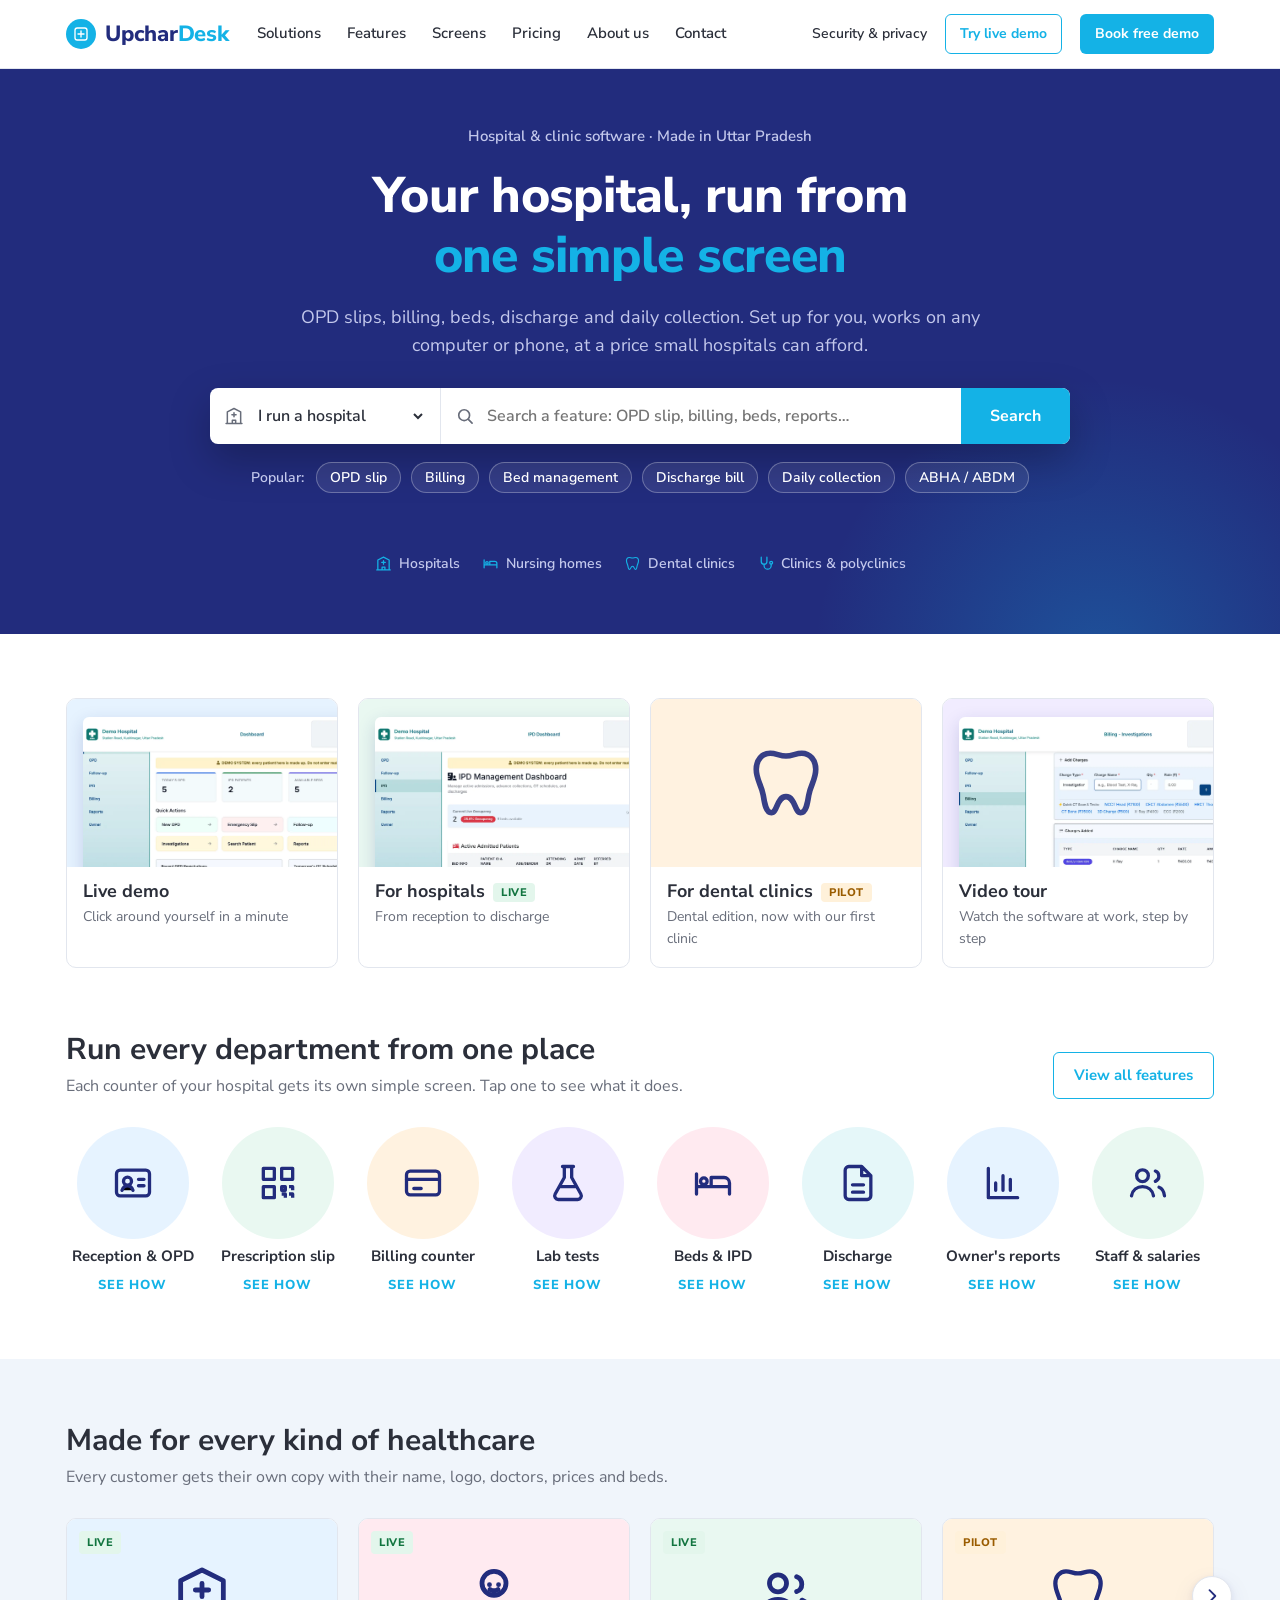
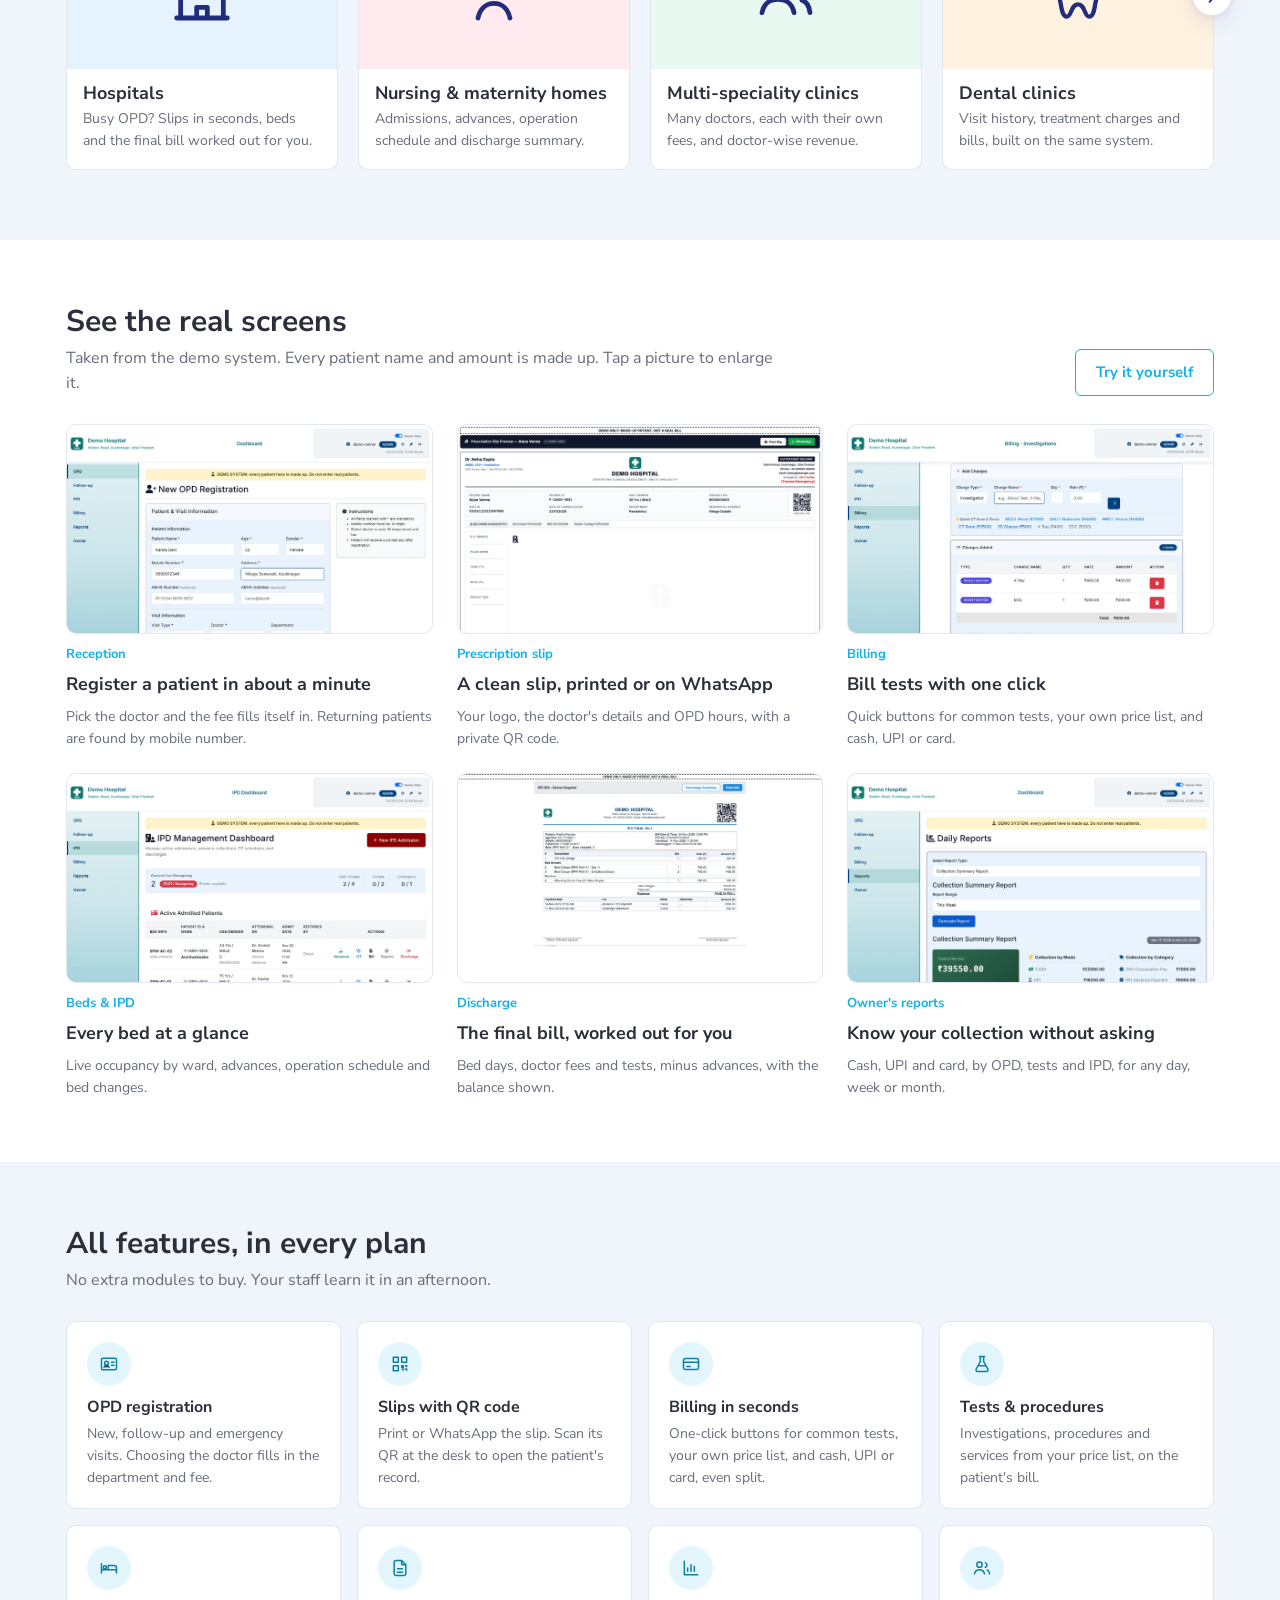
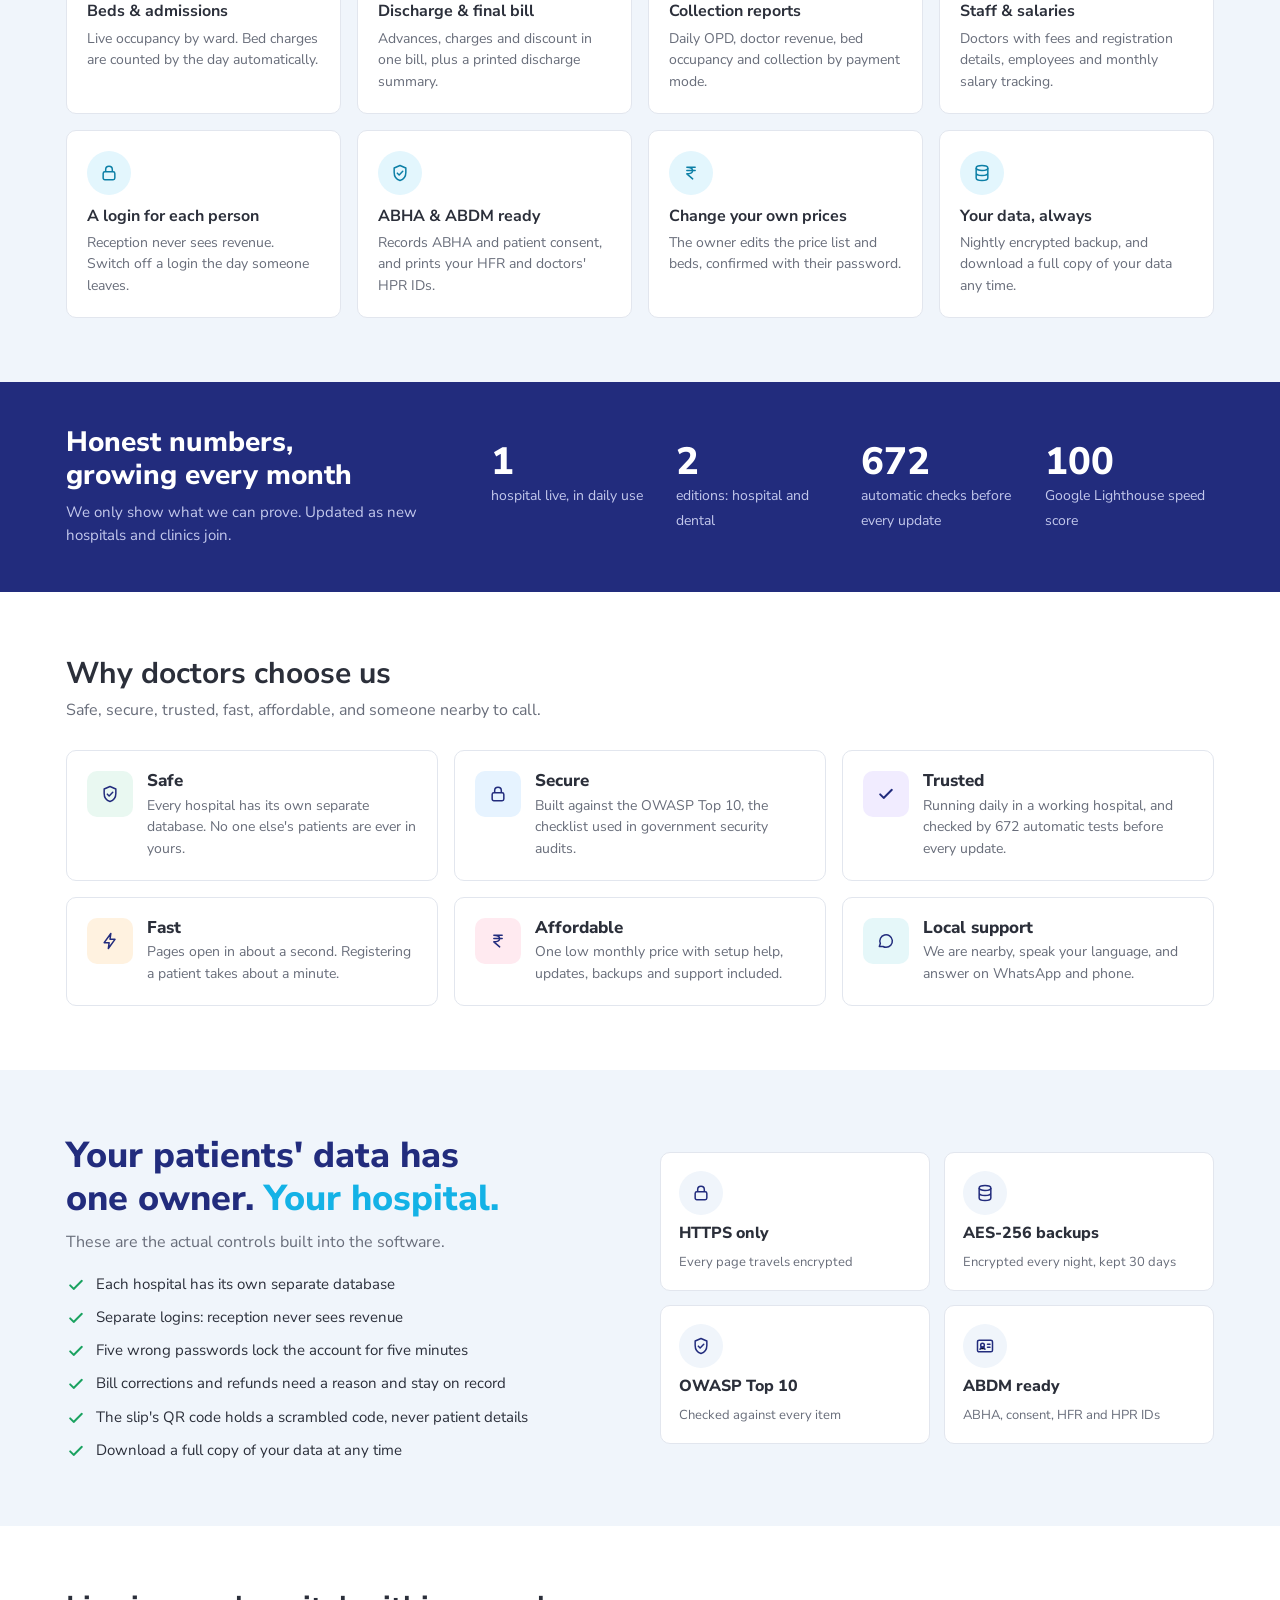
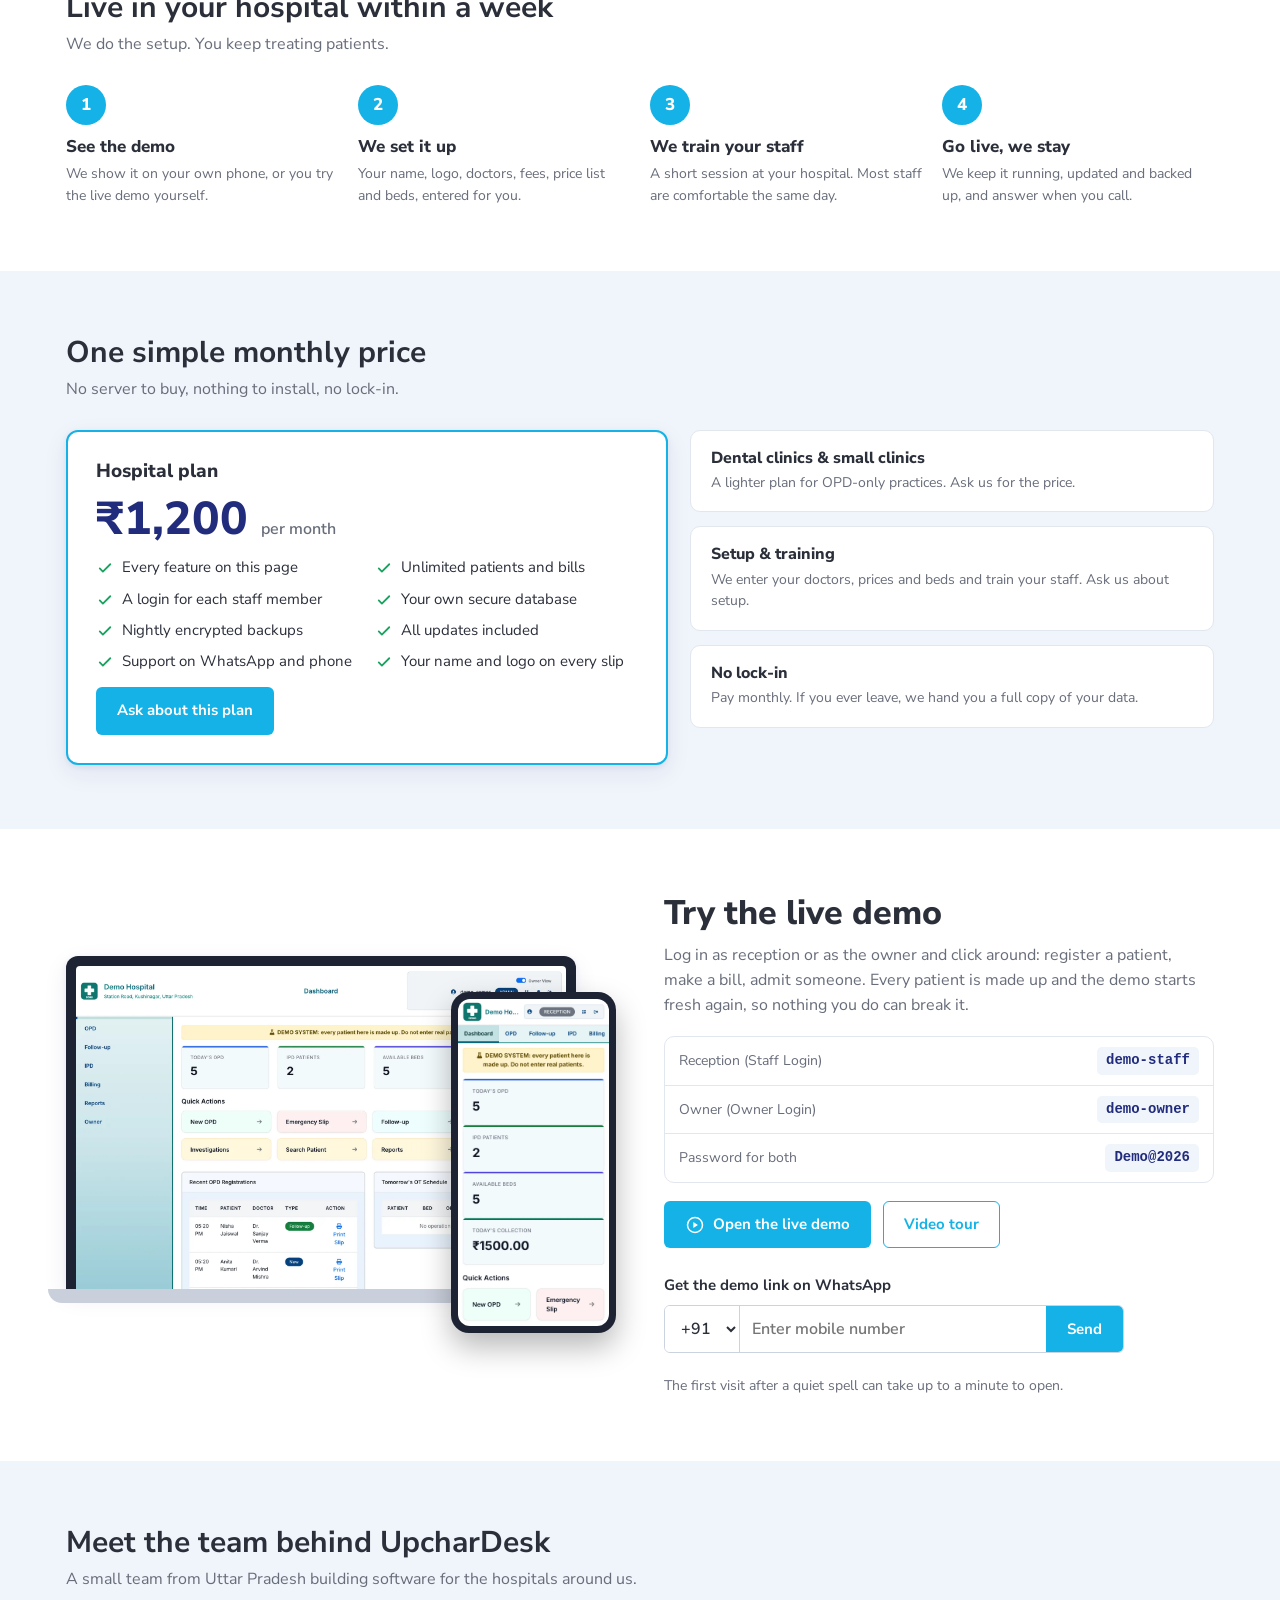
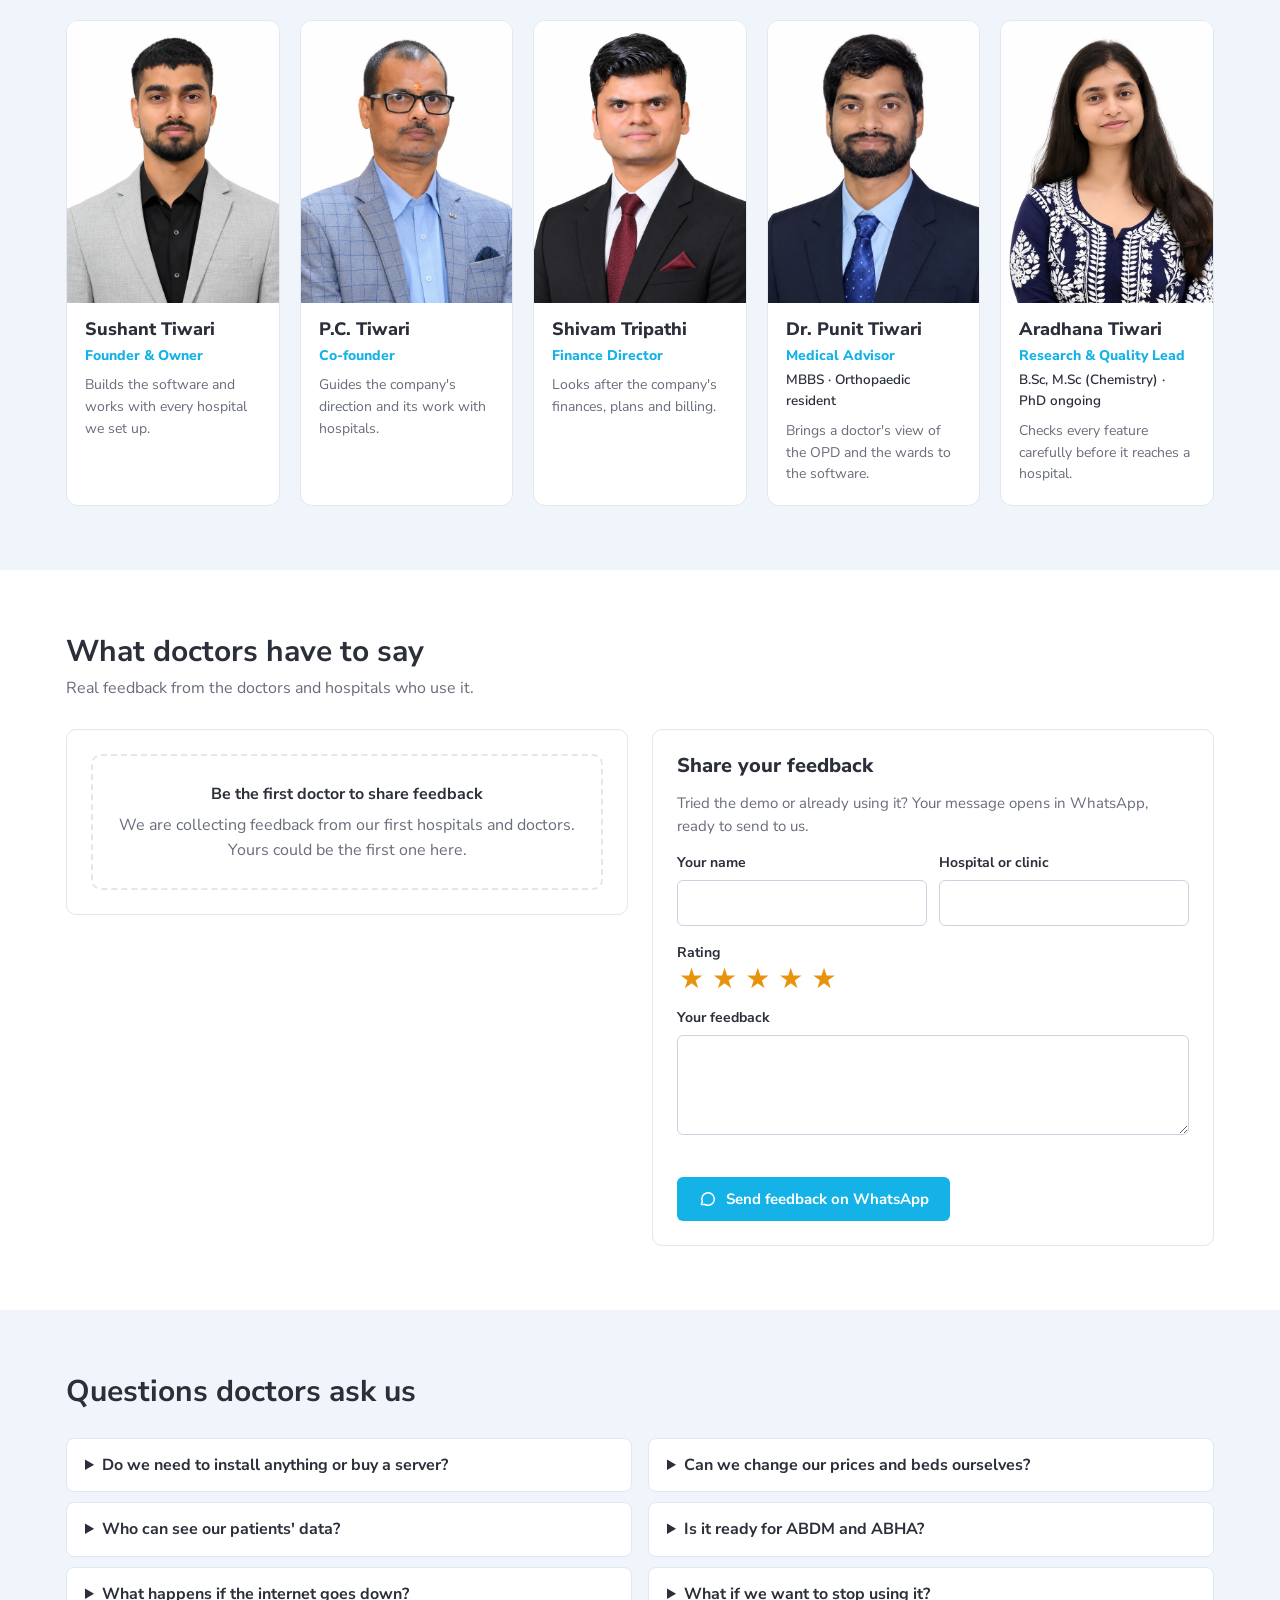
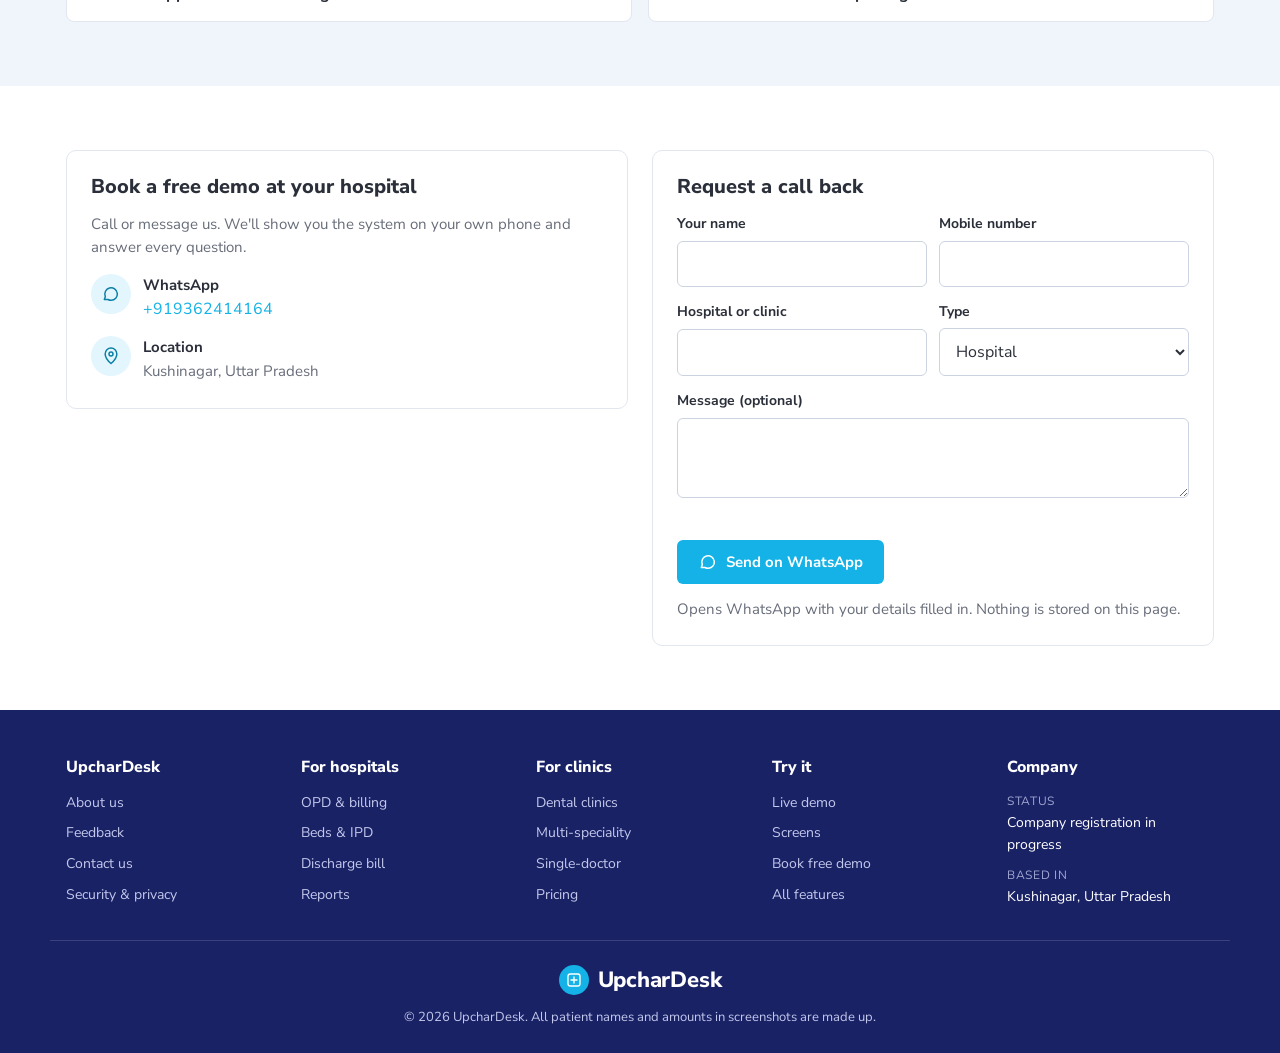
==== index.html @ a1f477ef "Team: add P.C. Tiwari (Co-founder); five cards in one row Co-Authored-By: Claude Opus 5.5 <noreply@a" ====
<!doctype html>
<html lang="en">
<head>
<meta charset="utf-8">
<meta name="viewport" content="width=device-width,initial-scale=1,viewport-fit=cover">
<title>UpcharDesk</title>
<meta name="description" content="Hospital and clinic management software for OPD, IPD, billing and reports. Built and supported in Uttar Pradesh.">
<link rel="preconnect" href="https://fonts.googleapis.com">
<link rel="preconnect" href="https://fonts.gstatic.com" crossorigin>
<link rel="stylesheet" href="https://fonts.googleapis.com/css2?family=Nunito+Sans:opsz,wght@6..12,400;6..12,600;6..12,700;6..12,800&display=swap">
<meta property="og:title" content="UpcharDesk">
<meta property="og:description" content="Hospital and clinic software for OPD, billing, beds, discharge and reports. Made in Uttar Pradesh. Watch the video tour and try the live demo.">
<meta property="og:type" content="website">
<meta name="theme-color" content="#222c7d">
<meta property="og:url" content="https://upchardesk.onrender.com/">
<meta property="og:image" content="https://upchardesk.onrender.com/img/share-card.png">
<meta property="og:image:width" content="1200">
<meta property="og:image:height" content="630">
<meta name="twitter:card" content="summary_large_image">
<link rel="canonical" href="https://upchardesk.onrender.com/">
<style>html,body{margin:0}</style>
</head>
<body>
<style>
  /* Layout: a healthcare marketplace-style home page. White header, navy search hero with popular chips,
     image tiles, round department icons, a sliding carousel, screen cards, navy numbers band,
     "get the link" block and a navy footer with link columns. Light by design, like a clinic. */
  :root {
    --bg: #ffffff;
    --tint: #f0f5fb;            /* section ground */
    --ink: #2b2f3a;
    --muted: #686d7a;
    --line: #e2e6ee;
    --navy: #222c7d;            /* hero, bands, footer */
    --navy-2: #1a2266;
    --sky: #14b2e6;             /* action colour */
    --sky-ink: #ffffff;
    --sky-soft: #e3f6fd;
    --on-navy: #ffffff;
    --on-navy-muted: #c3c8ec;
    --green: #1aa260;
    --amber: #e8930c;
    --amber-soft: #fff1da;
    --t1: #e6f3ff; --t2: #e9f8f1; --t3: #fff2e0; --t4: #f1ecff; --t5: #ffeaf0; --t6: #e5f7f9;
    --shadow: 0 2px 6px rgba(34, 44, 125, .08), 0 8px 24px rgba(34, 44, 125, .08);
    --font: "Nunito Sans", "Segoe UI", system-ui, -apple-system, sans-serif;
    color-scheme: light;
  }
  * { box-sizing: border-box; }
  [hidden] { display: none !important; }
  html { scroll-behavior: smooth; }
  @media (prefers-reduced-motion: reduce) { html { scroll-behavior: auto; } * { transition: none !important; } }
  body { background: var(--bg); color: var(--ink); font-family: var(--font); font-size: 16px; line-height: 1.55; }
  h1, h2, h3, h4 { margin: 0; line-height: 1.2; text-wrap: balance; }
  p { margin: 0; }
  a { color: var(--sky); text-decoration: none; }
  img { max-width: 100%; height: auto; display: block; }
  button { font-family: var(--font); }
  :focus-visible { outline: 3px solid var(--amber); outline-offset: 2px; border-radius: 4px; }
  .wrap { max-width: 1180px; margin: 0 auto; padding-left: max(16px, env(safe-area-inset-left, 0px)); padding-right: max(16px, env(safe-area-inset-right, 0px)); }
  section { scroll-margin-top: 76px; }
  .section { padding-block: 64px; }
  .tinted { background: var(--tint); }
  .head { display: flex; justify-content: space-between; align-items: flex-end; gap: 16px 32px; flex-wrap: wrap; margin-bottom: 28px; }
  .head > div { max-width: 720px; display: grid; gap: 6px; min-width: 0; }
  .head h2 { font-size: clamp(24px, 3vw, 30px); font-weight: 700; color: var(--ink); }
  .head p { color: var(--muted); font-size: 16px; }
  .btn { display: inline-flex; align-items: center; justify-content: center; gap: 8px; border-radius: 6px; padding: 11px 20px; font-weight: 700; font-size: 15px; border: 1px solid transparent; cursor: pointer; white-space: nowrap; }
  .btn-sky { background: var(--sky); color: var(--sky-ink); }
  .btn-sky:hover { background: #0ea2d3; }
  .btn-line { background: var(--bg); color: var(--sky); border-color: var(--sky); }
  .btn-line:hover { background: var(--sky-soft); }
  .btn-white { background: var(--on-navy); color: var(--navy); }
  .link-caps { font-size: 13px; font-weight: 800; letter-spacing: .06em; text-transform: uppercase; color: var(--sky); }
  .icon { width: 20px; height: 20px; flex: none; }
  .badge { display: inline-block; font-size: 11px; font-weight: 800; letter-spacing: .05em; text-transform: uppercase; padding: 3px 8px; border-radius: 4px; background: var(--sky-soft); color: #0c7fa6; }
  .badge.pilot { background: var(--amber-soft); color: #9a5c00; }
  .badge.live { background: #e3f6ec; color: #11743f; }

  /* Header */
  body::before { content: ""; position: fixed; inset: 0 0 auto; height: env(safe-area-inset-top, 0px); z-index: 10; background: var(--bg); }
  .top { position: sticky; top: env(safe-area-inset-top, 0px); z-index: 9; background: var(--bg); border-bottom: 1px solid var(--line); }
  .top .wrap { display: flex; align-items: center; gap: 28px; height: 68px; }
  .logo { display: flex; align-items: center; gap: 9px; color: var(--navy); font-weight: 800; font-size: 22px; letter-spacing: -.01em; }
  .logo-mark { width: 30px; height: 30px; border-radius: 50%; background: var(--sky); display: grid; place-items: center; color: #fff; }
  .logo-mark .icon { width: 18px; height: 18px; }
  .logo b { color: var(--sky); font-weight: 800; }
  .menu { display: flex; gap: 26px; height: 100%; }
  .menu a { color: var(--ink); font-weight: 600; font-size: 15px; display: flex; align-items: center; border-bottom: 3px solid transparent; padding-top: 3px; }
  .menu a:hover { border-bottom-color: var(--sky); color: var(--navy); }
  .top-right { margin-left: auto; display: flex; align-items: center; gap: 18px; }
  .top-right .plain { color: var(--ink); font-size: 14px; font-weight: 600; }
  .top-right .plain:hover { color: var(--sky); }
  .top .btn { padding: 8px 14px; font-size: 14px; }
  .menu-btn { display: none; margin-left: auto; background: none; border: 1px solid var(--line); border-radius: 6px; padding: 7px 9px; color: var(--ink); cursor: pointer; }
  @media (max-width: 1060px) { .top-right .plain { display: none; } }
  @media (max-width: 880px) {
    .menu { display: none; position: absolute; top: 68px; left: 0; right: 0; height: auto; flex-direction: column; gap: 0; background: var(--bg); border-bottom: 1px solid var(--line); box-shadow: var(--shadow); padding: 6px max(16px, env(safe-area-inset-right, 0px)) 12px max(16px, env(safe-area-inset-left, 0px)); }
    .menu.open { display: flex; }
    .menu a { padding: 12px 0; border-bottom: 1px solid var(--line); }
    .menu-btn { display: block; }
    .top-right { display: none; }
  }

  /* Hero */
  .hero { background: var(--navy); color: var(--on-navy); position: relative; overflow: hidden; }
  .hero::after { content: ""; position: absolute; inset: auto -10% -60% auto; width: 620px; height: 620px; border-radius: 50%; background: radial-gradient(circle, rgba(20,178,230,.28), rgba(20,178,230,0) 65%); pointer-events: none; }
  .hero .wrap { position: relative; z-index: 1; padding-block: 56px 60px; display: grid; justify-items: center; text-align: center; gap: 18px; }
  .hero .kicker { color: var(--on-navy-muted); font-size: 15px; font-weight: 600; }
  .hero h1 { font-size: clamp(32px, 5vw, 50px); font-weight: 800; letter-spacing: -.015em; max-width: 16em; }
  .hero h1 span { color: var(--sky); }
  .hero .lead { color: var(--on-navy-muted); font-size: 18px; max-width: 40em; }
  .search { margin-top: 10px; width: 100%; max-width: 860px; display: grid; grid-template-columns: 230px 1fr auto; background: var(--bg); border-radius: 8px; box-shadow: 0 16px 40px rgba(0,0,0,.25); overflow: hidden; text-align: left; }
  .search label { display: flex; align-items: center; gap: 10px; padding: 0 14px; color: var(--muted); min-width: 0; }
  .search label + label { border-left: 1px solid var(--line); }
  .search select, .search input { border: none; outline: none; background: transparent; font: 600 16px var(--font); color: var(--ink); width: 100%; height: 56px; min-width: 0; }
  .search select { cursor: pointer; }
  .search .btn { border-radius: 0; height: 100%; padding-inline: 28px; font-size: 16px; }
  .search .icon { color: var(--muted); }
  .chips { display: flex; flex-wrap: wrap; justify-content: center; gap: 8px 10px; align-items: center; max-width: 860px; }
  .chips > span { color: var(--on-navy-muted); font-size: 14px; font-weight: 600; margin-right: 2px; }
  .chip { background: rgba(255,255,255,.08); border: 1px solid rgba(255,255,255,.28); color: var(--on-navy); padding: 5px 13px; border-radius: 999px; font: 600 14px var(--font); cursor: pointer; }
  .chip:hover { background: rgba(255,255,255,.18); }
  .search-msg { color: var(--on-navy); font-size: 14px; min-height: 1.4em; }
  .made-for { display: flex; flex-wrap: wrap; justify-content: center; gap: 6px 22px; color: var(--on-navy-muted); font-size: 14px; font-weight: 600; margin-top: 4px; }
  .made-for span { display: inline-flex; align-items: center; gap: 7px; }
  .made-for .icon { width: 17px; height: 17px; color: var(--sky); }
  @media (max-width: 720px) {
    .search { grid-template-columns: 1fr; }
    .search label + label { border-left: none; border-top: 1px solid var(--line); }
    .search .btn { height: 50px; }
  }

  /* Image tiles */
  .tiles { display: grid; grid-template-columns: repeat(4, 1fr); gap: 20px; }
  .tile { display: grid; grid-template-rows: auto 1fr; border-radius: 10px; overflow: hidden; background: var(--bg); border: 1px solid var(--line); color: var(--ink); transition: box-shadow .2s, transform .2s; }
  .tile:hover { box-shadow: var(--shadow); transform: translateY(-2px); }
  .tile-pic { height: 168px; position: relative; overflow: hidden; display: grid; place-items: center; }
  .tile-pic img { position: absolute; left: 16px; top: 18px; width: 125%; max-width: none; border-radius: 6px; box-shadow: 0 6px 18px rgba(34,44,125,.18); }
  .tile-pic .big { width: 84px; height: 84px; color: var(--navy); opacity: .9; }
  .tile-body { padding: 14px 16px 18px; display: grid; gap: 3px; align-content: start; }
  .tile-body h3 { font-size: 18px; font-weight: 700; display: flex; gap: 8px; align-items: center; flex-wrap: wrap; }
  .tile-body p { color: var(--muted); font-size: 14px; }
  @media (max-width: 960px) { .tiles { grid-template-columns: 1fr 1fr; } }
  @media (max-width: 480px) { .tiles { gap: 12px; } .tile-pic { height: 104px; } .tile-pic .big { width: 56px; height: 56px; } .tile-pic img { left: 10px; top: 12px; width: 170%; } .tile-body { padding: 10px 12px 14px; } .tile-body h3 { font-size: 15px; } .tile-body p { font-size: 13px; } }

  /* Round department icons */
  .rounds { display: grid; grid-template-columns: repeat(8, 1fr); gap: 20px 12px; }
  .round { display: grid; justify-items: center; text-align: center; gap: 8px; color: var(--ink); }
  .round .disc { width: 112px; height: 112px; max-width: 100%; aspect-ratio: 1; border-radius: 50%; display: grid; place-items: center; transition: transform .2s; }
  .round:hover .disc { transform: scale(1.05); }
  .round .disc .icon { width: 44px; height: 44px; color: var(--navy); }
  .round b { font-size: 15px; font-weight: 700; line-height: 1.3; }
  @media (max-width: 1000px) { .rounds { grid-template-columns: repeat(4, 1fr); } }
  @media (max-width: 460px) { .rounds { grid-template-columns: repeat(2, 1fr); } .round .disc { width: 96px; height: 96px; } }

  /* Carousel */
  .carousel { position: relative; }
  .track { display: grid; grid-auto-flow: column; grid-auto-columns: calc((100% - 3 * 20px) / 4); gap: 20px; overflow-x: auto; scroll-snap-type: x mandatory; scrollbar-width: none; padding-bottom: 6px; }
  .track::-webkit-scrollbar { display: none; }
  .card { scroll-snap-align: start; background: var(--bg); border-radius: 10px; overflow: hidden; border: 1px solid var(--line); display: grid; grid-template-rows: auto 1fr; }
  .card-pic { height: 150px; display: grid; place-items: center; position: relative; }
  .card-pic .icon { width: 64px; height: 64px; color: var(--navy); }
  .card-pic .badge { position: absolute; top: 12px; left: 12px; }
  .card-body { padding: 14px 16px 18px; display: grid; gap: 4px; align-content: start; }
  .card-body h3 { font-size: 18px; font-weight: 700; }
  .card-body p { color: var(--muted); font-size: 14px; }
  .arrow { position: absolute; top: 58px; width: 40px; height: 40px; border-radius: 50%; border: 1px solid var(--line); background: var(--bg); box-shadow: var(--shadow); display: grid; place-items: center; cursor: pointer; color: var(--navy); z-index: 2; }
  .arrow.prev { left: -18px; } .arrow.next { right: -18px; }
  .arrow:disabled { opacity: 0; pointer-events: none; }
  @media (max-width: 960px) { .track { grid-auto-columns: calc((100% - 20px) / 2.2); } }
  @media (max-width: 520px) { .track { grid-auto-columns: 78%; } .arrow { display: none; } }
  @media (max-width: 1240px) { .arrow.prev { left: 4px; } .arrow.next { right: 4px; } }

  /* Screen cards */
  .screens { display: grid; grid-template-columns: repeat(3, 1fr); gap: 24px; }
  .shot { display: grid; gap: 10px; align-content: start; min-width: 0; }
  .shot button { border: 1px solid var(--line); border-radius: 10px; overflow: hidden; padding: 0; background: var(--tint); cursor: zoom-in; height: 210px; position: relative; }
  .shot button img { width: 100%; height: 100%; object-fit: cover; object-position: top left; transition: transform .3s; }
  .shot button:hover img { transform: scale(1.03); }
  .shot .cat { font-size: 13px; font-weight: 700; color: var(--sky); }
  .shot h3 { font-size: 18px; font-weight: 700; }
  .shot p { color: var(--muted); font-size: 14px; }
  @media (max-width: 900px) { .screens { grid-template-columns: 1fr 1fr; } }
  @media (max-width: 560px) { .screens { grid-template-columns: 1fr; } }
  dialog.viewer { border: none; padding: 0; border-radius: 10px; max-width: min(1100px, 94vw); max-height: 92vh; background: var(--bg); color: var(--ink); }
  dialog.viewer::backdrop { background: rgba(16, 20, 60, .72); }
  .viewer-bar { display: flex; justify-content: space-between; align-items: center; gap: 12px; padding: 10px 14px; border-bottom: 1px solid var(--line); font-weight: 700; position: sticky; top: 0; background: var(--bg); }
  .viewer-bar button { border: 1px solid var(--line); background: var(--bg); border-radius: 6px; padding: 5px 12px; cursor: pointer; font-weight: 700; color: var(--ink); }

  /* Features */
  .features { display: grid; grid-template-columns: repeat(4, 1fr); gap: 16px; }
  .feature { background: var(--bg); border: 1px solid var(--line); border-radius: 10px; padding: 20px; display: grid; gap: 6px; align-content: start; transition: box-shadow .25s, border-color .25s; }
  .feature .ficon { width: 44px; height: 44px; border-radius: 50%; background: var(--sky-soft); color: #0c7fa6; display: grid; place-items: center; margin-bottom: 6px; }
  .feature h3 { font-size: 16px; font-weight: 700; }
  .feature p { color: var(--muted); font-size: 14px; }
  .feature.hit { border-color: var(--sky); box-shadow: 0 0 0 3px var(--sky-soft), var(--shadow); }
  @media (max-width: 1000px) { .features { grid-template-columns: repeat(2, 1fr); } }
  @media (max-width: 500px) { .features { grid-template-columns: 1fr; } }

  /* Numbers band */
  .band { background: var(--navy); color: var(--on-navy); }
  .band .wrap { padding-block: 44px; display: grid; grid-template-columns: 1.1fr 2fr; gap: 28px; align-items: center; }
  .band h2 { font-size: clamp(22px, 2.6vw, 28px); font-weight: 800; }
  .band p { color: var(--on-navy-muted); margin-top: 8px; font-size: 15px; }
  .stats { display: grid; grid-template-columns: repeat(4, 1fr); gap: 16px; }
  .stat b { display: block; font-size: 38px; font-weight: 800; line-height: 1.1; color: var(--on-navy); font-variant-numeric: tabular-nums; }
  .stat span { color: var(--on-navy-muted); font-size: 14px; }
  @media (max-width: 900px) { .band .wrap { grid-template-columns: 1fr; } }
  @media (max-width: 560px) { .stats { grid-template-columns: 1fr 1fr; } }

  /* Why */
  .why { display: grid; grid-template-columns: repeat(3, 1fr); gap: 16px; }
  .why > div { display: flex; gap: 14px; padding: 20px; border-radius: 10px; background: var(--bg); border: 1px solid var(--line); }
  .why .wicon { width: 46px; height: 46px; border-radius: 10px; display: grid; place-items: center; flex: none; color: var(--navy); }
  .why h3 { font-size: 17px; font-weight: 800; }
  .why p { color: var(--muted); font-size: 14px; margin-top: 3px; }
  @media (max-width: 900px) { .why { grid-template-columns: 1fr 1fr; } }
  @media (max-width: 560px) { .why { grid-template-columns: 1fr; } }

  /* Security */
  .secure { display: grid; grid-template-columns: 1fr 1fr; gap: 40px; align-items: center; }
  .secure h2 { font-size: clamp(26px, 3.4vw, 36px); font-weight: 800; color: var(--navy); }
  .secure h2 span { color: var(--sky); }
  .secure > div > p { color: var(--muted); margin-top: 10px; font-size: 16px; }
  .ticks { list-style: none; margin: 18px 0 0; padding: 0; display: grid; gap: 10px; }
  .ticks li { display: flex; gap: 10px; font-size: 15px; }
  .ticks li .icon { color: var(--green); margin-top: 2px; }
  .seals { display: grid; grid-template-columns: 1fr 1fr; gap: 14px; }
  .seal { border: 1px solid var(--line); border-radius: 10px; padding: 18px; display: grid; gap: 6px; justify-items: start; background: var(--bg); }
  .seal .sicon { width: 44px; height: 44px; border-radius: 50%; background: var(--tint); color: var(--navy); display: grid; place-items: center; }
  .seal b { font-size: 16px; font-weight: 800; }
  .seal span { color: var(--muted); font-size: 13px; }
  @media (max-width: 860px) { .secure { grid-template-columns: 1fr; } }

  /* Steps */
  .steps { display: grid; grid-template-columns: repeat(4, 1fr); gap: 20px; counter-reset: s; position: relative; }
  .step { display: grid; gap: 6px; align-content: start; }
  .step::before { counter-increment: s; content: counter(s); width: 40px; height: 40px; border-radius: 50%; background: var(--sky); color: #fff; display: grid; place-items: center; font-weight: 800; font-size: 17px; margin-bottom: 6px; }
  .step h3 { font-size: 17px; font-weight: 800; }
  .step p { color: var(--muted); font-size: 14px; }
  @media (max-width: 860px) { .steps { grid-template-columns: 1fr 1fr; } }
  @media (max-width: 460px) { .steps { grid-template-columns: 1fr; } }

  /* Pricing */
  .pricing { display: grid; grid-template-columns: 1.15fr 1fr; gap: 22px; }
  .plan { border: 2px solid var(--sky); border-radius: 12px; padding: 28px; display: grid; gap: 14px; background: var(--bg); box-shadow: var(--shadow); align-content: start; }
  .plan .price { font-size: 46px; font-weight: 800; color: var(--navy); line-height: 1; font-variant-numeric: tabular-nums; }
  .plan .price small { font-size: 16px; font-weight: 600; color: var(--muted); }
  .plan ul { list-style: none; margin: 0; padding: 0; display: grid; grid-template-columns: 1fr 1fr; gap: 8px 16px; }
  .plan li { display: flex; gap: 8px; font-size: 15px; }
  .plan li .icon { color: var(--green); width: 18px; height: 18px; margin-top: 3px; }
  .side { display: grid; gap: 14px; align-content: start; }
  .side > div { border: 1px solid var(--line); border-radius: 10px; padding: 18px 20px; background: var(--bg); }
  .side h3 { font-size: 16px; font-weight: 800; }
  .side p { color: var(--muted); font-size: 14px; margin-top: 4px; }
  @media (max-width: 860px) { .pricing { grid-template-columns: 1fr; } }
  @media (max-width: 460px) { .plan ul { grid-template-columns: 1fr; } }

  /* Team */
  .team { display: flex; flex-wrap: wrap; justify-content: center; gap: 20px; }
  .member { flex: 0 1 calc((100% - 80px) / 5); min-width: 0; display: grid; grid-template-rows: auto 1fr; border: 1px solid var(--line); border-radius: 12px; background: var(--bg); overflow: hidden; transition: box-shadow .2s, transform .2s; }
  .member:hover { box-shadow: var(--shadow); transform: translateY(-2px); }
  .photo { aspect-ratio: 3 / 4; max-width: 100%; background: linear-gradient(180deg, #f4f7fc, #e8eef8); display: grid; place-items: center; color: #8b93a7; overflow: hidden; }
  .photo img { width: 100%; height: 100%; object-fit: cover; object-position: center top; }
  .photo .icon { width: 64px; height: 64px; }
  .member-body { padding: 16px 18px 20px; display: grid; gap: 4px; align-content: start; }
  .member h3 { font-size: 18px; font-weight: 800; }
  .member .role { color: var(--sky); font-weight: 800; font-size: 14px; }
  .member .qual { color: var(--ink); font-size: 13.5px; font-weight: 600; }
  .member p { color: var(--muted); font-size: 14px; margin-top: 4px; }
  @media (max-width: 1000px) { .member { flex-basis: calc((100% - 40px) / 3); } }
  @media (max-width: 700px) { .member { flex-basis: calc((100% - 20px) / 2); } }
  @media (max-width: 420px) { .member { flex-basis: 100%; } }

  /* Testimonials + forms */
  .two { display: grid; grid-template-columns: 1fr 1fr; gap: 24px; align-items: start; }
  .panel { background: var(--bg); border: 1px solid var(--line); border-radius: 10px; padding: 24px; display: grid; gap: 14px; min-width: 0; }
  .panel h3 { font-size: 20px; font-weight: 800; }
  .panel > p { color: var(--muted); font-size: 15px; }
  .quote { display: grid; gap: 10px; }
  .quote .qmark { font-size: 54px; line-height: .6; color: var(--sky); font-weight: 800; height: 26px; }
  .quote p { font-size: 17px; }
  .quote footer { color: var(--muted); font-size: 14px; }
  .empty { border: 2px dashed var(--line); border-radius: 10px; padding: 26px; text-align: center; color: var(--muted); display: grid; gap: 6px; }
  .empty b { color: var(--ink); font-size: 16px; }
  label { font-weight: 700; font-size: 14px; display: grid; gap: 6px; }
  .field { font: 400 16px var(--font); padding: 11px 12px; border: 1px solid #ccd3e0; border-radius: 6px; background: var(--bg); color: var(--ink); width: 100%; }
  .field:focus { border-color: var(--sky); outline: 2px solid var(--sky-soft); }
  textarea.field { min-height: 100px; resize: vertical; }
  .row2 { display: grid; grid-template-columns: 1fr 1fr; gap: 12px; }
  .stars { display: flex; gap: 4px; }
  .stars button { font-size: 28px; line-height: 1; background: none; border: none; cursor: pointer; color: #d5dae4; padding: 0 2px; }
  .stars button.on { color: var(--amber); }
  .note { font-size: 13px; color: var(--muted); }
  .err { color: #c0392b; font-size: 14px; min-height: 1em; }
  .err.ok { color: var(--ink); display: flex; flex-wrap: wrap; align-items: center; gap: 8px; }
  @media (max-width: 860px) { .two, .row2 { grid-template-columns: 1fr; } }

  /* Get the demo */
  .getapp { display: grid; grid-template-columns: 1fr 1fr; gap: 48px; align-items: center; }
  .mock { position: relative; padding: 0 40px 30px 0; min-width: 0; }
  .laptop { background: #1d2333; border-radius: 12px 12px 0 0; padding: 10px 10px 0; box-shadow: var(--shadow); }
  .laptop img { border-radius: 4px 4px 0 0; }
  .laptop-base { height: 14px; background: #c9cfdb; border-radius: 0 0 14px 14px; margin: 0 -18px; }
  .phone { position: absolute; right: 0; bottom: 0; width: 30%; background: #1d2333; border-radius: 18px; padding: 7px; box-shadow: 0 14px 30px rgba(0,0,0,.28); }
  .phone img { border-radius: 12px; }
  .getapp h2 { font-size: clamp(26px, 3.4vw, 34px); font-weight: 800; color: var(--ink); }
  .getapp .sub { color: var(--muted); margin-top: 10px; font-size: 16px; }
  .logins { margin-top: 18px; border: 1px solid var(--line); border-radius: 10px; overflow: hidden; }
  .logins div { display: flex; justify-content: space-between; align-items: center; gap: 12px; padding: 10px 14px; flex-wrap: wrap; }
  .logins div + div { border-top: 1px solid var(--line); }
  .logins span { color: var(--muted); font-size: 14px; }
  code { font-family: ui-monospace, "SF Mono", Menlo, Consolas, monospace; font-size: 14px; background: var(--tint); color: var(--navy); padding: 3px 9px; border-radius: 5px; font-weight: 600; }
  .demo-actions { display: flex; flex-wrap: wrap; gap: 12px; margin-top: 18px; }
  .sendlink { margin-top: 26px; display: grid; gap: 8px; }
  .sendlink b { font-size: 15px; }
  .phone-row { display: flex; max-width: 460px; border: 1px solid #ccd3e0; border-radius: 6px; overflow: hidden; }
  .phone-row select, .phone-row input { border: none; font: 600 16px var(--font); padding: 0 12px; height: 46px; background: var(--bg); color: var(--ink); min-width: 0; }
  .phone-row select { border-right: 1px solid #ccd3e0; flex: none; }
  .phone-row input { flex: 1; outline: none; }
  .phone-row .btn { border-radius: 0; height: 46px; }
  .pending { color: var(--muted); font-size: 14px; }
  @media (max-width: 900px) { .getapp { grid-template-columns: 1fr; } .mock { order: 2; } }
  @media (max-width: 420px) { .phone-row .btn { padding-inline: 12px; } }

  /* FAQ */
  .faq { display: grid; gap: 10px; }
  details { border: 1px solid var(--line); border-radius: 8px; padding: 14px 18px; background: var(--bg); }
  summary { font-weight: 700; cursor: pointer; font-size: 16px; }
  details p { color: var(--muted); margin-top: 8px; font-size: 15px; }
  .faq-grid { display: grid; grid-template-columns: 1fr 1fr; gap: 10px 16px; align-items: start; }
  @media (max-width: 800px) { .faq-grid { grid-template-columns: 1fr; } }

  /* Contact */
  .contact-list { display: grid; gap: 14px; }
  .citem { display: flex; gap: 12px; align-items: flex-start; }
  .citem .cicon { width: 40px; height: 40px; border-radius: 50%; background: var(--sky-soft); color: #0c7fa6; display: grid; place-items: center; flex: none; }
  .citem b { display: block; font-size: 15px; }
  .citem span { color: var(--muted); overflow-wrap: anywhere; font-size: 15px; }
  .copy { margin-left: 6px; font: 700 12px var(--font); color: var(--sky); background: none; border: 1px solid var(--line); border-radius: 5px; padding: 2px 8px; cursor: pointer; }

  /* Footer */
  footer.site { background: var(--navy-2); color: var(--on-navy); }
  footer.site .cols { display: grid; grid-template-columns: repeat(5, 1fr); gap: 28px; padding-block: 48px 32px; }
  footer.site h4 { font-size: 16px; font-weight: 800; margin-bottom: 14px; }
  footer.site ul { list-style: none; padding: 0; margin: 0; display: grid; gap: 9px; }
  footer.site li, footer.site a, footer.site dd, footer.site dt { color: var(--on-navy-muted); font-size: 14px; }
  footer.site a:hover { color: var(--on-navy); }
  footer.site dl { margin: 0; display: grid; gap: 2px; }
  footer.site dt { font-size: 12px; text-transform: uppercase; letter-spacing: .06em; opacity: .8; margin-top: 8px; }
  footer.site dt:first-child { margin-top: 0; }
  footer.site dd { margin: 0; color: var(--on-navy); }
  .foot-base { border-top: 1px solid rgba(255,255,255,.14); padding-block: 22px 26px; display: grid; justify-items: center; gap: 10px; text-align: center; }
  .foot-base .logo { color: var(--on-navy); }
  .foot-base p { color: var(--on-navy-muted); font-size: 13px; }
  @media (max-width: 960px) { footer.site .cols { grid-template-columns: repeat(3, 1fr); } }
  @media (max-width: 600px) { footer.site .cols { grid-template-columns: 1fr 1fr; } }
</style>

<svg width="0" height="0" style="position:absolute" aria-hidden="true">
  <symbol id="i-check" viewBox="0 0 24 24"><path d="M5 12.5l4.2 4.2L19 7" fill="none" stroke="currentColor" stroke-width="2.4" stroke-linecap="round" stroke-linejoin="round"/></symbol>
  <symbol id="i-search" viewBox="0 0 24 24"><circle cx="11" cy="11" r="6.5" fill="none" stroke="currentColor" stroke-width="2"/><path d="M16 16l4.5 4.5" stroke="currentColor" stroke-width="2" stroke-linecap="round"/></symbol>
  <symbol id="i-shield" viewBox="0 0 24 24"><path d="M12 3l7 3v5.5c0 4.6-3 8.3-7 9.5-4-1.2-7-4.9-7-9.5V6l7-3z" fill="none" stroke="currentColor" stroke-width="1.8" stroke-linejoin="round"/><path d="M8.8 12.2l2.2 2.2 4.3-4.4" fill="none" stroke="currentColor" stroke-width="1.8" stroke-linecap="round" stroke-linejoin="round"/></symbol>
  <symbol id="i-bolt" viewBox="0 0 24 24"><path d="M13 3L5 14h6l-1 7 8-11h-6l1-7z" fill="none" stroke="currentColor" stroke-width="1.8" stroke-linejoin="round"/></symbol>
  <symbol id="i-rupee" viewBox="0 0 24 24"><path d="M7 5h10M7 9h10M7 5c5 0 7 1.5 7 4s-3 4-7 4l7 6" fill="none" stroke="currentColor" stroke-width="1.8" stroke-linecap="round" stroke-linejoin="round"/></symbol>
  <symbol id="i-cloud" viewBox="0 0 24 24"><path d="M7 18h10a4 4 0 000-8 6 6 0 00-11.6 1.5A3.3 3.3 0 007 18z" fill="none" stroke="currentColor" stroke-width="1.8" stroke-linejoin="round"/></symbol>
  <symbol id="i-lock" viewBox="0 0 24 24"><rect x="5" y="10.5" width="14" height="9.5" rx="2" fill="none" stroke="currentColor" stroke-width="1.8"/><path d="M8 10.5V8a4 4 0 018 0v2.5" fill="none" stroke="currentColor" stroke-width="1.8"/></symbol>
  <symbol id="i-db" viewBox="0 0 24 24"><ellipse cx="12" cy="6" rx="7" ry="3" fill="none" stroke="currentColor" stroke-width="1.8"/><path d="M5 6v12c0 1.7 3.1 3 7 3s7-1.3 7-3V6M5 12c0 1.7 3.1 3 7 3s7-1.3 7-3" fill="none" stroke="currentColor" stroke-width="1.8"/></symbol>
  <symbol id="i-users" viewBox="0 0 24 24"><circle cx="9" cy="8" r="3.2" fill="none" stroke="currentColor" stroke-width="1.8"/><path d="M3 19c.6-3.3 3-5 6-5s5.4 1.7 6 5M16 5.5a3 3 0 010 5.6M18 14.3c1.7.6 2.7 2.2 3 4.7" fill="none" stroke="currentColor" stroke-width="1.8" stroke-linecap="round"/></symbol>
  <symbol id="i-phone" viewBox="0 0 24 24"><rect x="7" y="2.5" width="10" height="19" rx="2.2" fill="none" stroke="currentColor" stroke-width="1.8"/><path d="M11 18.2h2" stroke="currentColor" stroke-width="1.8" stroke-linecap="round"/></symbol>
  <symbol id="i-bed" viewBox="0 0 24 24"><path d="M3 18V7M3 14h18v4M21 14v-2a3 3 0 00-3-3h-7v5" fill="none" stroke="currentColor" stroke-width="1.8" stroke-linecap="round" stroke-linejoin="round"/><circle cx="7" cy="11" r="1.8" fill="none" stroke="currentColor" stroke-width="1.8"/></symbol>
  <symbol id="i-file" viewBox="0 0 24 24"><path d="M14 3H7a2 2 0 00-2 2v14a2 2 0 002 2h10a2 2 0 002-2V8l-5-5z M14 3v5h5M9 13h6M9 17h6" fill="none" stroke="currentColor" stroke-width="1.8" stroke-linejoin="round" stroke-linecap="round"/></symbol>
  <symbol id="i-chart" viewBox="0 0 24 24"><path d="M4 20V4M4 20h16M8 16v-4M12 16V8M16 16v-6" fill="none" stroke="currentColor" stroke-width="1.8" stroke-linecap="round"/></symbol>
  <symbol id="i-qr" viewBox="0 0 24 24"><path d="M4 4h6v6H4zM14 4h6v6h-6zM4 14h6v6H4zM14 14h2v2h-2zM18 14h2v2M14 18h2v2M18 18h2v2" fill="none" stroke="currentColor" stroke-width="1.8" stroke-linejoin="round"/></symbol>
  <symbol id="i-card" viewBox="0 0 24 24"><rect x="3" y="5.5" width="18" height="13" rx="2" fill="none" stroke="currentColor" stroke-width="1.8"/><path d="M3 10h18M7 15h4" stroke="currentColor" stroke-width="1.8" stroke-linecap="round"/></symbol>
  <symbol id="i-id" viewBox="0 0 24 24"><rect x="3" y="5" width="18" height="14" rx="2" fill="none" stroke="currentColor" stroke-width="1.8"/><circle cx="9" cy="11" r="2.2" fill="none" stroke="currentColor" stroke-width="1.8"/><path d="M6 16c.6-1.6 1.7-2.4 3-2.4s2.4.8 3 2.4M15 10h3M15 13.5h3" stroke="currentColor" stroke-width="1.8" stroke-linecap="round"/></symbol>
  <symbol id="i-chat" viewBox="0 0 24 24"><path d="M4 18.5l1.2-3.6A7.5 7.5 0 1112 19.5a7.6 7.6 0 01-3.6-.9L4 18.5z" fill="none" stroke="currentColor" stroke-width="1.8" stroke-linejoin="round"/></symbol>
  <symbol id="i-mail" viewBox="0 0 24 24"><rect x="3" y="5.5" width="18" height="13" rx="2" fill="none" stroke="currentColor" stroke-width="1.8"/><path d="M4 7l8 6 8-6" fill="none" stroke="currentColor" stroke-width="1.8" stroke-linejoin="round"/></symbol>
  <symbol id="i-pin" viewBox="0 0 24 24"><path d="M12 21s7-6 7-11.5A7 7 0 005 9.5C5 15 12 21 12 21z" fill="none" stroke="currentColor" stroke-width="1.8"/><circle cx="12" cy="9.5" r="2.4" fill="none" stroke="currentColor" stroke-width="1.8"/></symbol>
  <symbol id="i-tooth" viewBox="0 0 24 24"><path d="M7.5 3.5c1.7 0 2.7.8 4.5.8s2.8-.8 4.5-.8c2.4 0 4 2 4 4.6 0 3-1.5 4.4-2 7.4-.4 2.6-.8 5-2.3 5-1.8 0-1.5-4.6-4.2-4.6s-2.4 4.6-4.2 4.6c-1.5 0-1.9-2.4-2.3-5-.5-3-2-4.4-2-7.4 0-2.6 1.6-4.6 4-4.6z" fill="none" stroke="currentColor" stroke-width="1.6" stroke-linejoin="round"/></symbol>
  <symbol id="i-hospital" viewBox="0 0 24 24"><path d="M4 21V7l8-4 8 4v14M2.5 21h19M10 21v-4h4v4M12 8v5M9.5 10.5h5" fill="none" stroke="currentColor" stroke-width="1.8" stroke-linecap="round" stroke-linejoin="round"/></symbol>
  <symbol id="i-steth" viewBox="0 0 24 24"><path d="M6 3v6a4 4 0 008 0V3M10 13v2a5 5 0 0010 0v-2" fill="none" stroke="currentColor" stroke-width="1.8" stroke-linecap="round"/><circle cx="20" cy="11" r="2" fill="none" stroke="currentColor" stroke-width="1.8"/></symbol>
  <symbol id="i-flask" viewBox="0 0 24 24"><path d="M9 3h6M10 3v6l-5 9a2 2 0 001.8 3h10.4A2 2 0 0019 18l-5-9V3M7.5 14h9" fill="none" stroke="currentColor" stroke-width="1.8" stroke-linecap="round" stroke-linejoin="round"/></symbol>
  <symbol id="i-baby" viewBox="0 0 24 24"><circle cx="12" cy="8" r="4.5" fill="none" stroke="currentColor" stroke-width="1.8"/><path d="M10.3 8.5h.01M13.7 8.5h.01M10.5 10.3c.9.6 2.1.6 3 0M6 21c.8-3.6 3.2-5.5 6-5.5s5.2 1.9 6 5.5" fill="none" stroke="currentColor" stroke-width="1.8" stroke-linecap="round"/></symbol>
  <symbol id="i-clinic" viewBox="0 0 24 24"><rect x="4" y="4" width="16" height="16" rx="3" fill="none" stroke="currentColor" stroke-width="1.8"/><path d="M12 8v8M8 12h8" stroke="currentColor" stroke-width="1.8" stroke-linecap="round"/></symbol>
  <symbol id="i-person" viewBox="0 0 24 24"><circle cx="12" cy="8.5" r="3.8" fill="none" stroke="currentColor" stroke-width="1.5"/><path d="M4.5 20c1-4 4-6 7.5-6s6.5 2 7.5 6" fill="none" stroke="currentColor" stroke-width="1.5" stroke-linecap="round"/></symbol>
  <symbol id="i-menu" viewBox="0 0 24 24"><path d="M4 7h16M4 12h16M4 17h16" stroke="currentColor" stroke-width="2" stroke-linecap="round"/></symbol>
  <symbol id="i-left" viewBox="0 0 24 24"><path d="M15 5l-7 7 7 7" fill="none" stroke="currentColor" stroke-width="2.2" stroke-linecap="round" stroke-linejoin="round"/></symbol>
  <symbol id="i-right" viewBox="0 0 24 24"><path d="M9 5l7 7-7 7" fill="none" stroke="currentColor" stroke-width="2.2" stroke-linecap="round" stroke-linejoin="round"/></symbol>
  <symbol id="i-play" viewBox="0 0 24 24"><circle cx="12" cy="12" r="9" fill="none" stroke="currentColor" stroke-width="1.8"/><path d="M10 8.5l5.5 3.5-5.5 3.5z" fill="currentColor"/></symbol>
</svg>

<header class="top">
  <div class="wrap">
    <a class="logo" href="#top" aria-label="Home"><span class="logo-mark"><svg class="icon"><use href="#i-clinic"/></svg></span><span data-brand-split>UpcharDesk</span></a>
    <button class="menu-btn" id="menuBtn" aria-expanded="false" aria-controls="menu" aria-label="Menu"><svg class="icon"><use href="#i-menu"/></svg></button>
    <nav class="menu" id="menu" aria-label="Main">
      <a href="#for">Solutions</a>
      <a href="#features">Features</a>
      <a href="#screens">Screens</a>
      <a href="#pricing">Pricing</a>
      <a href="#team">About us</a>
      <a href="#contact">Contact</a>
    </nav>
    <div class="top-right">
      <a class="plain" href="#security">Security &amp; privacy</a>
      <a class="btn btn-line" href="#demo">Try live demo</a>
      <a class="btn btn-sky" href="#contact">Book free demo</a>
    </div>
  </div>
</header>

<main id="top">
  <section class="hero" aria-labelledby="hero-title">
    <div class="wrap">
      <p class="kicker">Hospital &amp; clinic software · Made in Uttar Pradesh</p>
      <h1 id="hero-title">Your hospital, run from <span>one simple screen</span></h1>
      <p class="lead">OPD slips, billing, beds, discharge and daily collection. Set up for you, works on any computer or phone, at a price small hospitals can afford.</p>
      <form class="search" id="searchForm" role="search" aria-label="Find a feature">
        <label for="qType"><svg class="icon"><use href="#i-hospital"/></svg>
          <select id="qType" aria-label="I run a">
            <option value="hospital">I run a hospital</option>
            <option value="nursing">I run a nursing home</option>
            <option value="dental">I run a dental clinic</option>
            <option value="clinic">I run a clinic</option>
          </select>
        </label>
        <label for="q"><svg class="icon"><use href="#i-search"/></svg>
          <input id="q" type="search" placeholder="Search a feature: OPD slip, billing, beds, reports…" autocomplete="off">
        </label>
        <button class="btn btn-sky" type="submit">Search</button>
      </form>
      <div class="chips" aria-label="Popular searches">
        <span>Popular:</span>
        <button class="chip" type="button" data-q="OPD slip">OPD slip</button>
        <button class="chip" type="button" data-q="billing">Billing</button>
        <button class="chip" type="button" data-q="beds">Bed management</button>
        <button class="chip" type="button" data-q="discharge">Discharge bill</button>
        <button class="chip" type="button" data-q="collection">Daily collection</button>
        <button class="chip" type="button" data-q="ABHA">ABHA / ABDM</button>
      </div>
      <p class="search-msg" id="searchMsg" aria-live="polite"></p>
      <div class="made-for" aria-label="Made for">
        <span><svg class="icon"><use href="#i-hospital"/></svg>Hospitals</span>
        <span><svg class="icon"><use href="#i-bed"/></svg>Nursing homes</span>
        <span><svg class="icon"><use href="#i-tooth"/></svg>Dental clinics</span>
        <span><svg class="icon"><use href="#i-steth"/></svg>Clinics &amp; polyclinics</span>
      </div>
    </div>
  </section>

  <section class="section" style="padding-bottom:24px" aria-label="Start here">
    <div class="wrap tiles">
      <a class="tile" href="#demo">
        <div class="tile-pic" style="background:var(--t1)"><img src="img/02-dashboard.webp" alt="" width="1600" height="1054"></div>
        <div class="tile-body"><h3>Live demo</h3><p>Click around yourself in a minute</p></div>
      </a>
      <a class="tile" href="#for">
        <div class="tile-pic" style="background:var(--t2)"><img src="img/08-ipd.webp" alt="" width="1600" height="1054"></div>
        <div class="tile-body"><h3>For hospitals <span class="badge live">Live</span></h3><p>From reception to discharge</p></div>
      </a>
      <a class="tile" href="#for">
        <div class="tile-pic" style="background:var(--t3)"><svg class="big"><use href="#i-tooth"/></svg></div>
        <div class="tile-body"><h3>For dental clinics <span class="badge pilot">Pilot</span></h3><p>Dental edition, now with our first clinic</p></div>
      </a>
      <a class="tile" id="tourTile" href="#screens" target="_blank" rel="noopener">
        <div class="tile-pic" style="background:var(--t4)"><img src="img/06-billing.webp" alt="" width="1600" height="1054"></div>
        <div class="tile-body"><h3>Video tour</h3><p>Watch the software at work, step by step</p></div>
      </a>
    </div>
  </section>

  <section class="section" style="padding-top:40px" aria-labelledby="dept-title">
    <div class="wrap">
      <div class="head">
        <div><h2 id="dept-title">Run every department from one place</h2><p>Each counter of your hospital gets its own simple screen. Tap one to see what it does.</p></div>
        <a class="btn btn-line" href="#features">View all features</a>
      </div>
      <div class="rounds">
        <a class="round" href="#features" data-find="registration"><span class="disc" style="background:var(--t1)"><svg class="icon"><use href="#i-id"/></svg></span><b>Reception &amp; OPD</b><span class="link-caps">See how</span></a>
        <a class="round" href="#features" data-find="slip"><span class="disc" style="background:var(--t2)"><svg class="icon"><use href="#i-qr"/></svg></span><b>Prescription slip</b><span class="link-caps">See how</span></a>
        <a class="round" href="#features" data-find="billing"><span class="disc" style="background:var(--t3)"><svg class="icon"><use href="#i-card"/></svg></span><b>Billing counter</b><span class="link-caps">See how</span></a>
        <a class="round" href="#features" data-find="tests"><span class="disc" style="background:var(--t4)"><svg class="icon"><use href="#i-flask"/></svg></span><b>Lab tests</b><span class="link-caps">See how</span></a>
        <a class="round" href="#features" data-find="beds"><span class="disc" style="background:var(--t5)"><svg class="icon"><use href="#i-bed"/></svg></span><b>Beds &amp; IPD</b><span class="link-caps">See how</span></a>
        <a class="round" href="#features" data-find="discharge"><span class="disc" style="background:var(--t6)"><svg class="icon"><use href="#i-file"/></svg></span><b>Discharge</b><span class="link-caps">See how</span></a>
        <a class="round" href="#features" data-find="reports"><span class="disc" style="background:var(--t1)"><svg class="icon"><use href="#i-chart"/></svg></span><b>Owner's reports</b><span class="link-caps">See how</span></a>
        <a class="round" href="#features" data-find="staff"><span class="disc" style="background:var(--t2)"><svg class="icon"><use href="#i-users"/></svg></span><b>Staff &amp; salaries</b><span class="link-caps">See how</span></a>
      </div>
    </div>
  </section>

  <section class="section tinted" id="for" aria-labelledby="for-title">
    <div class="wrap">
      <div class="head">
        <div><h2 id="for-title">Made for every kind of healthcare</h2><p>Every customer gets their own copy with their name, logo, doctors, prices and beds.</p></div>
      </div>
      <div class="carousel">
        <button class="arrow prev" type="button" id="prevBtn" aria-label="Previous"><svg class="icon"><use href="#i-left"/></svg></button>
        <div class="track" id="track">
          <article class="card"><div class="card-pic" style="background:var(--t1)"><span class="badge live">Live</span><svg class="icon"><use href="#i-hospital"/></svg></div><div class="card-body"><h3>Hospitals</h3><p>Busy OPD? Slips in seconds, beds and the final bill worked out for you.</p></div></article>
          <article class="card"><div class="card-pic" style="background:var(--t5)"><span class="badge live">Live</span><svg class="icon"><use href="#i-baby"/></svg></div><div class="card-body"><h3>Nursing &amp; maternity homes</h3><p>Admissions, advances, operation schedule and discharge summary.</p></div></article>
          <article class="card"><div class="card-pic" style="background:var(--t2)"><span class="badge live">Live</span><svg class="icon"><use href="#i-users"/></svg></div><div class="card-body"><h3>Multi-speciality clinics</h3><p>Many doctors, each with their own fees, and doctor-wise revenue.</p></div></article>
          <article class="card"><div class="card-pic" style="background:var(--t3)"><span class="badge pilot">Pilot</span><svg class="icon"><use href="#i-tooth"/></svg></div><div class="card-body"><h3>Dental clinics</h3><p>Visit history, treatment charges and bills, built on the same system.</p></div></article>
          <article class="card"><div class="card-pic" style="background:var(--t6)"><span class="badge live">Live</span><svg class="icon"><use href="#i-steth"/></svg></div><div class="card-body"><h3>Single-doctor clinics</h3><p>Registration, slip with QR code, tests from your price list.</p></div></article>
          <article class="card"><div class="card-pic" style="background:var(--t4)"><svg class="icon"><use href="#i-chat"/></svg></div><div class="card-body"><h3>Something else?</h3><p>Diagnostic centre or day-care unit? <a href="#contact">Tell us what you need.</a></p></div></article>
        </div>
        <button class="arrow next" type="button" id="nextBtn" aria-label="Next"><svg class="icon"><use href="#i-right"/></svg></button>
      </div>
    </div>
  </section>

  <section class="section" id="screens" aria-labelledby="screens-title">
    <div class="wrap">
      <div class="head">
        <div><h2 id="screens-title">See the real screens</h2><p>Taken from the demo system. Every patient name and amount is made up. Tap a picture to enlarge it.</p></div>
        <a class="btn btn-line" href="#demo">Try it yourself</a>
      </div>
      <div class="screens" id="screenCards"></div>
    </div>
  </section>
  <dialog class="viewer" id="viewer" aria-labelledby="viewerTitle">
    <div class="viewer-bar"><span id="viewerTitle"></span><button type="button" id="viewerClose">Close</button></div>
    <img id="viewerImg" alt="">
  </dialog>

  <section class="section tinted" id="features" aria-labelledby="features-title">
    <div class="wrap">
      <div class="head">
        <div><h2 id="features-title">All features, in every plan</h2><p>No extra modules to buy. Your staff learn it in an afternoon.</p></div>
      </div>
      <div class="features" id="featureGrid"></div>
    </div>
  </section>

  <div class="band" aria-labelledby="numbers-title">
    <div class="wrap">
      <div><h2 id="numbers-title">Honest numbers, growing every month</h2><p>We only show what we can prove. Updated as new hospitals and clinics join.</p></div>
      <div class="stats" id="stats"></div>
    </div>
  </div>

  <section class="section" aria-labelledby="why-title">
    <div class="wrap">
      <div class="head"><div><h2 id="why-title">Why doctors choose us</h2><p>Safe, secure, trusted, fast, affordable, and someone nearby to call.</p></div></div>
      <div class="why">
        <div><span class="wicon" style="background:var(--t2)"><svg class="icon"><use href="#i-shield"/></svg></span><div><h3>Safe</h3><p>Every hospital has its own separate database. No one else's patients are ever in yours.</p></div></div>
        <div><span class="wicon" style="background:var(--t1)"><svg class="icon"><use href="#i-lock"/></svg></span><div><h3>Secure</h3><p>Built against the OWASP Top 10, the checklist used in government security audits.</p></div></div>
        <div><span class="wicon" style="background:var(--t4)"><svg class="icon"><use href="#i-check"/></svg></span><div><h3>Trusted</h3><p>Running daily in a working hospital, and checked by 672 automatic tests before every update.</p></div></div>
        <div><span class="wicon" style="background:var(--t3)"><svg class="icon"><use href="#i-bolt"/></svg></span><div><h3>Fast</h3><p>Pages open in about a second. Registering a patient takes about a minute.</p></div></div>
        <div><span class="wicon" style="background:var(--t5)"><svg class="icon"><use href="#i-rupee"/></svg></span><div><h3>Affordable</h3><p>One low monthly price with setup help, updates, backups and support included.</p></div></div>
        <div><span class="wicon" style="background:var(--t6)"><svg class="icon"><use href="#i-chat"/></svg></span><div><h3>Local support</h3><p>We are nearby, speak your language, and answer on WhatsApp and phone.</p></div></div>
      </div>
    </div>
  </section>

  <section class="section tinted" id="security" aria-labelledby="security-title">
    <div class="wrap secure">
      <div>
        <h2 id="security-title">Your patients' data has one owner. <span>Your hospital.</span></h2>
        <p>These are the actual controls built into the software.</p>
        <ul class="ticks">
          <li><svg class="icon"><use href="#i-check"/></svg>Each hospital has its own separate database</li>
          <li><svg class="icon"><use href="#i-check"/></svg>Separate logins: reception never sees revenue</li>
          <li><svg class="icon"><use href="#i-check"/></svg>Five wrong passwords lock the account for five minutes</li>
          <li><svg class="icon"><use href="#i-check"/></svg>Bill corrections and refunds need a reason and stay on record</li>
          <li><svg class="icon"><use href="#i-check"/></svg>The slip's QR code holds a scrambled code, never patient details</li>
          <li><svg class="icon"><use href="#i-check"/></svg>Download a full copy of your data at any time</li>
        </ul>
      </div>
      <div class="seals">
        <div class="seal"><span class="sicon"><svg class="icon"><use href="#i-lock"/></svg></span><b>HTTPS only</b><span>Every page travels encrypted</span></div>
        <div class="seal"><span class="sicon"><svg class="icon"><use href="#i-db"/></svg></span><b>AES-256 backups</b><span>Encrypted every night, kept 30 days</span></div>
        <div class="seal"><span class="sicon"><svg class="icon"><use href="#i-shield"/></svg></span><b>OWASP Top 10</b><span>Checked against every item</span></div>
        <div class="seal"><span class="sicon"><svg class="icon"><use href="#i-id"/></svg></span><b>ABDM ready</b><span>ABHA, consent, HFR and HPR IDs</span></div>
      </div>
    </div>
  </section>

  <section class="section" aria-labelledby="steps-title">
    <div class="wrap">
      <div class="head"><div><h2 id="steps-title">Live in your hospital within a week</h2><p>We do the setup. You keep treating patients.</p></div></div>
      <div class="steps">
        <div class="step"><h3>See the demo</h3><p>We show it on your own phone, or you try the live demo yourself.</p></div>
        <div class="step"><h3>We set it up</h3><p>Your name, logo, doctors, fees, price list and beds, entered for you.</p></div>
        <div class="step"><h3>We train your staff</h3><p>A short session at your hospital. Most staff are comfortable the same day.</p></div>
        <div class="step"><h3>Go live, we stay</h3><p>We keep it running, updated and backed up, and answer when you call.</p></div>
      </div>
    </div>
  </section>

  <section class="section tinted" id="pricing" aria-labelledby="pricing-title">
    <div class="wrap">
      <div class="head"><div><h2 id="pricing-title">One simple monthly price</h2><p>No server to buy, nothing to install, no lock-in.</p></div></div>
      <div class="pricing">
        <div class="plan">
          <h3 style="font-size:19px;font-weight:800">Hospital plan</h3>
          <div class="price" id="price">₹1,200 <small>per month</small></div>
          <ul>
            <li><svg class="icon"><use href="#i-check"/></svg>Every feature on this page</li>
            <li><svg class="icon"><use href="#i-check"/></svg>Unlimited patients and bills</li>
            <li><svg class="icon"><use href="#i-check"/></svg>A login for each staff member</li>
            <li><svg class="icon"><use href="#i-check"/></svg>Your own secure database</li>
            <li><svg class="icon"><use href="#i-check"/></svg>Nightly encrypted backups</li>
            <li><svg class="icon"><use href="#i-check"/></svg>All updates included</li>
            <li><svg class="icon"><use href="#i-check"/></svg>Support on WhatsApp and phone</li>
            <li><svg class="icon"><use href="#i-check"/></svg>Your name and logo on every slip</li>
          </ul>
          <a class="btn btn-sky" style="justify-self:start" data-whatsapp="Hello, I would like to know more about the Hospital plan." href="#contact">Ask about this plan</a>
        </div>
        <div class="side">
          <div><h3>Dental clinics &amp; small clinics</h3><p>A lighter plan for OPD-only practices. Ask us for the price.</p></div>
          <div><h3>Setup &amp; training</h3><p>We enter your doctors, prices and beds and train your staff. Ask us about setup.</p></div>
          <div><h3>No lock-in</h3><p>Pay monthly. If you ever leave, we hand you a full copy of your data.</p></div>
        </div>
      </div>
    </div>
  </section>

  <section class="section" id="demo" aria-labelledby="demo-title">
    <div class="wrap getapp">
      <div class="mock" aria-hidden="true">
        <div class="laptop"><img src="img/02-dashboard.webp" alt="" width="1600" height="1054"></div>
        <div class="laptop-base"></div>
        <div class="phone"><img src="img/18-phone.webp" alt=""></div>
      </div>
      <div>
        <h2 id="demo-title">Try the live demo</h2>
        <p class="sub">Log in as reception or as the owner and click around: register a patient, make a bill, admit someone. Every patient is made up and the demo starts fresh again, so nothing you do can break it.</p>
        <div class="logins" aria-label="Demo logins">
          <div><span>Reception (Staff Login)</span><code>demo-staff</code></div>
          <div><span>Owner (Owner Login)</span><code>demo-owner</code></div>
          <div><span>Password for both</span><code>Demo@2026</code></div>
        </div>
        <div class="demo-actions">
          <a class="btn btn-sky" id="demoLink" href="#demo" target="_blank" rel="noopener"><svg class="icon"><use href="#i-play"/></svg>Open the live demo</a>
          <a class="btn btn-line" id="tourLink" href="#screens" target="_blank" rel="noopener">Video tour</a>
        </div>
        <p class="pending" id="demoPending" hidden style="margin-top:10px">The live demo link is being set up. Get it on WhatsApp below.</p>
        <form class="sendlink" id="linkForm" novalidate>
          <b>Get the demo link on WhatsApp</b>
          <div class="phone-row">
            <select id="lCode" aria-label="Country code"><option>+91</option></select>
            <input id="lPhone" type="tel" inputmode="numeric" autocomplete="tel" placeholder="Enter mobile number" aria-label="Mobile number">
            <button class="btn btn-sky" type="submit">Send</button>
          </div>
          <div class="err" id="lError" role="alert"></div>
        </form>
        <p class="pending">The first visit after a quiet spell can take up to a minute to open.</p>
      </div>
    </div>
  </section>

  <section class="section tinted" id="team" aria-labelledby="team-title">
    <div class="wrap">
      <div class="head"><div><h2 id="team-title">Meet the team behind <span data-brand>UpcharDesk</span></h2><p>A small team from Uttar Pradesh building software for the hospitals around us.</p></div></div>
      <div class="team" id="teamList"></div>
    </div>
  </section>

  <section class="section" id="feedback" aria-labelledby="feedback-title">
    <div class="wrap">
      <div class="head"><div><h2 id="feedback-title">What doctors have to say</h2><p>Real feedback from the doctors and hospitals who use it.</p></div></div>
      <div class="two">
        <div class="panel" id="reviews"></div>
        <form class="panel" id="feedbackForm" novalidate>
          <h3>Share your feedback</h3>
          <p>Tried the demo or already using it? Your message opens in WhatsApp, ready to send to us.</p>
          <div class="row2">
            <label for="fbName">Your name<input class="field" id="fbName" autocomplete="name" required></label>
            <label for="fbPlace">Hospital or clinic<input class="field" id="fbPlace" autocomplete="organization"></label>
          </div>
          <div>
            <span style="font-weight:700;font-size:14px" id="ratingLabel">Rating</span>
            <div class="stars" role="radiogroup" aria-labelledby="ratingLabel" id="stars"></div>
          </div>
          <label for="fbText">Your feedback<textarea class="field" id="fbText" required></textarea></label>
          <div class="err" id="fbError" role="alert"></div>
          <button class="btn btn-sky" type="submit" style="justify-self:start"><svg class="icon"><use href="#i-chat"/></svg>Send feedback on WhatsApp</button>
        </form>
      </div>
    </div>
  </section>

  <section class="section tinted" aria-labelledby="faq-title">
    <div class="wrap">
      <div class="head"><div><h2 id="faq-title">Questions doctors ask us</h2></div></div>
      <div class="faq-grid">
        <div class="faq">
          <details><summary>Do we need to install anything or buy a server?</summary><p>No. It opens in the browser on any computer, tablet or phone. We run the servers, backups and updates.</p></details>
          <details><summary>Who can see our patients' data?</summary><p>Only the logins you create. Each hospital has its own separate database, and staff logins cannot see revenue or the owner's panel.</p></details>
          <details><summary>What happens if the internet goes down?</summary><p>The system needs internet, but very little: a mobile hotspot is enough. Nothing is lost, because every saved entry is already on the server.</p></details>
        </div>
        <div class="faq">
          <details><summary>Can we change our prices and beds ourselves?</summary><p>Yes. The owner can edit the whole price list and the beds at any time, confirming each change with their password.</p></details>
          <details><summary>Is it ready for ABDM and ABHA?</summary><p>It records patients' ABHA numbers and consent, and prints your HFR facility ID and each doctor's registration and HPR ID on slips and bills.</p></details>
          <details><summary>What if we want to stop using it?</summary><p>You pay monthly with no lock-in. We give you a complete copy of all your data.</p></details>
        </div>
      </div>
    </div>
  </section>

  <section class="section" id="contact" aria-labelledby="contact-title">
    <div class="wrap two">
      <div class="panel">
        <h3 id="contact-title">Book a free demo at your hospital</h3>
        <p>Call or message us. We'll show you the system on your own phone and answer every question.</p>
        <div class="contact-list" id="contactList"></div>
      </div>
      <form class="panel" id="contactForm" novalidate>
        <h3>Request a call back</h3>
        <div class="row2">
          <label for="cName">Your name<input class="field" id="cName" autocomplete="name" required></label>
          <label for="cPhone">Mobile number<input class="field" id="cPhone" type="tel" inputmode="numeric" autocomplete="tel" required></label>
        </div>
        <div class="row2">
          <label for="cPlace">Hospital or clinic<input class="field" id="cPlace" autocomplete="organization"></label>
          <label for="cType">Type<select class="field" id="cType"><option>Hospital</option><option>Nursing home</option><option>Dental clinic</option><option>Clinic / polyclinic</option><option>Other</option></select></label>
        </div>
        <label for="cMsg">Message (optional)<textarea class="field" id="cMsg" style="min-height:80px"></textarea></label>
        <div class="err" id="cError" role="alert"></div>
        <button class="btn btn-sky" type="submit" style="justify-self:start"><svg class="icon"><use href="#i-chat"/></svg>Send on WhatsApp</button>
        <p class="note">Opens WhatsApp with your details filled in. Nothing is stored on this page.</p>
      </form>
    </div>
  </section>
</main>

<footer class="site">
  <div class="wrap cols">
    <div><h4 data-brand>UpcharDesk</h4><ul><li><a href="#team">About us</a></li><li><a href="#feedback">Feedback</a></li><li><a href="#contact">Contact us</a></li><li><a href="#security">Security &amp; privacy</a></li></ul></div>
    <div><h4>For hospitals</h4><ul><li><a href="#features">OPD &amp; billing</a></li><li><a href="#features">Beds &amp; IPD</a></li><li><a href="#features">Discharge bill</a></li><li><a href="#features">Reports</a></li></ul></div>
    <div><h4>For clinics</h4><ul><li><a href="#for">Dental clinics</a></li><li><a href="#for">Multi-speciality</a></li><li><a href="#for">Single-doctor</a></li><li><a href="#pricing">Pricing</a></li></ul></div>
    <div><h4>Try it</h4><ul><li><a href="#demo">Live demo</a></li><li><a href="#screens">Screens</a></li><li><a href="#contact">Book free demo</a></li><li><a href="#features">All features</a></li></ul></div>
    <div><h4>Company</h4><dl id="companyDetails"></dl></div>
  </div>
  <div class="wrap foot-base">
    <span class="logo"><span class="logo-mark"><svg class="icon"><use href="#i-clinic"/></svg></span><span data-brand>UpcharDesk</span></span>
    <p>© <span id="year"></span> <span data-brand>UpcharDesk</span>. All patient names and amounts in screenshots are made up.</p>
  </div>
</footer>

<script>
/* ======================================================================
   EDIT HERE: everything that changes once the company is registered.
   Leave a value empty ("") until you have the real one; the page then
   shows "registration in progress" or hides it, and never invents details.
   ====================================================================== */
const CONFIG = {
  brand: "UpcharDesk",                 // the company / product name
  whatsapp: "919362414164",            // WhatsApp number with country code, digits only, e.g. "919XXXXXXXXX"
  phone: "",                           // e.g. "+91 9XXXX XXXXX"
  email: "",                           // e.g. "hello@yourdomain.in"
  city: "Kushinagar, Uttar Pradesh",
  demoUrl: "/demo/",                    // opens /demo, which forwards to the live demo (address set in demo/index.html)
  tourUrl: "/tour/",
  price: "₹1,200",
  company: {                           // from your registration certificate
    legalName: "",                     // e.g. "XYZ Healthtech Private Limited"
    type: "",                          // e.g. "Private Limited Company" or "Proprietorship (Udyam registered)"
    cin: "",                           // Corporate Identification Number (Pvt Ltd only)
    udyam: "",                         // Udyam registration number
    gstin: "",
    address: ""                        // registered office address
  },
  numbers: [                           // only numbers you can prove
    { value: "1", label: "hospital live, in daily use" },
    { value: "2", label: "editions: hospital and dental" },
    { value: "672", label: "automatic checks before every update" },
    { value: "100", label: "Google Lighthouse speed score" }
  ],
  team: [                              // photo: a file published with the page ("img/...") or a web address ("https://...")
    { name: "Sushant Tiwari", role: "Founder & Owner", qual: "", about: "Builds the software and works with every hospital we set up.", photo: "img/team-sushant.webp" },
    { name: "P.C. Tiwari", role: "Co-founder", qual: "", about: "Guides the company's direction and its work with hospitals.", photo: "img/team-pc.webp" },
    { name: "Shivam Tripathi", role: "Finance Director", qual: "", about: "Looks after the company's finances, plans and billing.", photo: "img/team-shivam.webp" },
    { name: "Dr. Punit Tiwari", role: "Medical Advisor", qual: "MBBS \u00b7 Orthopaedic resident", about: "Brings a doctor's view of the OPD and the wards to the software.", photo: "img/team-punit.webp" },
    { name: "Aradhana Tiwari", role: "Research & Quality Lead", qual: "B.Sc, M.Sc (Chemistry) \u00b7 PhD ongoing", about: "Checks every feature carefully before it reaches a hospital.", photo: "img/team-aradhana.webp" }
  ],
  reviews: [                           // only real feedback, with the doctor's permission
    // { name: "Dr. ...", place: "... Hospital, ...", text: "...", stars: 5 }
  ]
};

const SCREENS = [
  { cat: "Reception", title: "Register a patient in about a minute", text: "Pick the doctor and the fee fills itself in. Returning patients are found by mobile number.", img: "img/03-opd-new.webp" },
  { cat: "Prescription slip", title: "A clean slip, printed or on WhatsApp", text: "Your logo, the doctor's details and OPD hours, with a private QR code.", img: "img/04-opd-slip.webp" },
  { cat: "Billing", title: "Bill tests with one click", text: "Quick buttons for common tests, your own price list, and cash, UPI or card.", img: "img/06-billing.webp" },
  { cat: "Beds & IPD", title: "Every bed at a glance", text: "Live occupancy by ward, advances, operation schedule and bed changes.", img: "img/08-ipd.webp" },
  { cat: "Discharge", title: "The final bill, worked out for you", text: "Bed days, doctor fees and tests, minus advances, with the balance shown.", img: "img/10-ipd-bill.webp" },
  { cat: "Owner's reports", title: "Know your collection without asking", text: "Cash, UPI and card, by OPD, tests and IPD, for any day, week or month.", img: "img/12b-collection.webp" }
];

const FEATURES = [
  { icon: "i-id", title: "OPD registration", text: "New, follow-up and emergency visits. Choosing the doctor fills in the department and fee.", keys: "opd registration reception register patient new followup emergency visit" },
  { icon: "i-qr", title: "Slips with QR code", text: "Print or WhatsApp the slip. Scan its QR at the desk to open the patient's record.", keys: "slip prescription qr print whatsapp opd slip" },
  { icon: "i-card", title: "Billing in seconds", text: "One-click buttons for common tests, your own price list, and cash, UPI or card, even split.", keys: "billing bill payment cash upi card counter invoice" },
  { icon: "i-flask", title: "Tests & procedures", text: "Investigations, procedures and services from your price list, on the patient's bill.", keys: "tests lab investigation procedure pathology xray price list" },
  { icon: "i-bed", title: "Beds & admissions", text: "Live occupancy by ward. Bed charges are counted by the day automatically.", keys: "beds bed management ipd admission admit ward occupancy ot operation" },
  { icon: "i-file", title: "Discharge & final bill", text: "Advances, charges and discount in one bill, plus a printed discharge summary.", keys: "discharge final bill summary advance discount ipd bill" },
  { icon: "i-chart", title: "Collection reports", text: "Daily OPD, doctor revenue, bed occupancy and collection by payment mode.", keys: "reports collection daily revenue owner accounts income" },
  { icon: "i-users", title: "Staff & salaries", text: "Doctors with fees and registration details, employees and monthly salary tracking.", keys: "staff salaries salary employees doctors payroll" },
  { icon: "i-lock", title: "A login for each person", text: "Reception never sees revenue. Switch off a login the day someone leaves.", keys: "login logins password users roles access staff login security" },
  { icon: "i-shield", title: "ABHA & ABDM ready", text: "Records ABHA and patient consent, and prints your HFR and doctors' HPR IDs.", keys: "abha abdm hfr hpr consent government ayushman" },
  { icon: "i-rupee", title: "Change your own prices", text: "The owner edits the price list and beds, confirmed with their password.", keys: "prices price list rates edit change fees" },
  { icon: "i-db", title: "Your data, always", text: "Nightly encrypted backup, and download a full copy of your data any time.", keys: "backup data download export copy" }
];

const esc = value => String(value).replace(/[&<>"']/g, c => ({ "&": "&amp;", "<": "&lt;", ">": "&gt;", '"': "&quot;", "'": "&#39;" }[c]));
const waLink = text => CONFIG.whatsapp ? `https://wa.me/${CONFIG.whatsapp}?text=${encodeURIComponent(text)}` : null;
const $ = id => document.getElementById(id);

// Brand name everywhere; the header logo shows the second half in blue
for (const el of document.querySelectorAll("[data-brand]")) el.textContent = CONFIG.brand;
const split = CONFIG.brand.match(/^(.+?)([A-Z][a-z]+)$/);
document.querySelector("[data-brand-split]").innerHTML = split ? `${esc(split[1])}<b>${esc(split[2])}</b>` : esc(CONFIG.brand);
$("year").textContent = new Date().getFullYear();

for (const el of document.querySelectorAll("[data-whatsapp]")) {
  const link = waLink(el.dataset.whatsapp);
  if (link) { el.href = link; el.target = "_blank"; el.rel = "noopener"; }
}

// Mobile menu
const menuBtn = $("menuBtn"), menu = $("menu");
menuBtn.addEventListener("click", () => menuBtn.setAttribute("aria-expanded", String(menu.classList.toggle("open"))));
menu.addEventListener("click", e => { if (e.target.tagName === "A") { menu.classList.remove("open"); menuBtn.setAttribute("aria-expanded", "false"); } });

// Features
$("featureGrid").innerHTML = FEATURES.map((f, i) => `<div class="feature" data-i="${i}"><span class="ficon"><svg class="icon"><use href="#${f.icon}"/></svg></span><h3>${esc(f.title)}</h3><p>${esc(f.text)}</p></div>`).join("");
const featureEls = [...document.querySelectorAll(".feature")];

function findFeatures(query) {
  const words = query.toLowerCase().split(/[^a-z0-9]+/).filter(w => w.length > 1);
  if (!words.length) return [];
  return FEATURES.map((f, i) => ({ i, score: words.filter(w => (f.keys + " " + f.title.toLowerCase()).includes(w)).length })).filter(r => r.score).sort((a, b) => b.score - a.score);
}
let hitTimer;
function showFeatures(query) {
  const hits = findFeatures(query);
  featureEls.forEach(el => el.classList.remove("hit"));
  if (!hits.length) return false;
  const best = hits[0].score;
  hits.filter(h => h.score === best).forEach(h => featureEls[h.i].classList.add("hit"));
  featureEls[hits[0].i].scrollIntoView({ behavior: matchMedia("(prefers-reduced-motion: reduce)").matches ? "auto" : "smooth", block: "center" });
  clearTimeout(hitTimer);
  hitTimer = setTimeout(() => featureEls.forEach(el => el.classList.remove("hit")), 4000);
  return true;
}
$("searchForm").addEventListener("submit", e => {
  e.preventDefault();
  const q = $("q").value.trim(), msg = $("searchMsg");
  if (!q) { msg.textContent = "Type what you need, for example billing or beds."; return; }
  msg.textContent = showFeatures(q) ? "" : `We couldn't find "${q}". Ask us on WhatsApp, we may already do it.`;
});
document.querySelectorAll(".chip").forEach(c => c.addEventListener("click", () => { $("q").value = c.dataset.q; $("searchMsg").textContent = ""; showFeatures(c.dataset.q); }));
document.querySelectorAll("[data-find]").forEach(a => a.addEventListener("click", e => { e.preventDefault(); showFeatures(a.dataset.find); }));

// Carousel
const track = $("track"), prev = $("prevBtn"), next = $("nextBtn");
const step = () => { const c = track.querySelector(".card"); return c ? c.getBoundingClientRect().width + 20 : 300; };
prev.addEventListener("click", () => track.scrollBy({ left: -step(), behavior: "smooth" }));
next.addEventListener("click", () => track.scrollBy({ left: step(), behavior: "smooth" }));
function arrows() { prev.disabled = track.scrollLeft < 8; next.disabled = track.scrollLeft + track.clientWidth > track.scrollWidth - 8; }
track.addEventListener("scroll", arrows, { passive: true }); addEventListener("resize", arrows); arrows();

// Screens with an enlarge view
$("screenCards").innerHTML = SCREENS.map((s, i) => `<article class="shot"><button type="button" data-shot="${i}" aria-label="Enlarge: ${esc(s.title)}"><img src="${esc(s.img)}" alt="${esc(s.title)}" loading="lazy"></button><span class="cat">${esc(s.cat)}</span><h3>${esc(s.title)}</h3><p>${esc(s.text)}</p></article>`).join("");
const viewer = $("viewer");
$("screenCards").addEventListener("click", e => {
  const b = e.target.closest("[data-shot]"); if (!b) return;
  const s = SCREENS[b.dataset.shot];
  $("viewerTitle").textContent = s.title; $("viewerImg").src = s.img; $("viewerImg").alt = s.title;
  if (viewer.showModal) viewer.showModal(); else viewer.setAttribute("open", "");
});
$("viewerClose").addEventListener("click", () => viewer.close ? viewer.close() : viewer.removeAttribute("open"));
viewer.addEventListener("click", e => { if (e.target === viewer) viewer.close(); });

// Numbers and price
$("stats").innerHTML = CONFIG.numbers.map(n => `<div class="stat"><b>${esc(n.value)}</b><span>${esc(n.label)}</span></div>`).join("");
$("price").firstChild.textContent = CONFIG.price + " ";

// Demo and tour links
const demo = $("demoLink");
if (CONFIG.demoUrl) demo.href = CONFIG.demoUrl;
else { demo.hidden = true; $("demoPending").hidden = false; }
if (/^(https:\/\/|\/|[a-z])/.test(CONFIG.tourUrl)) { $("tourLink").href = CONFIG.tourUrl; $("tourTile").href = CONFIG.tourUrl; }
else { $("tourLink").hidden = true; $("tourTile").removeAttribute("target"); }

// Team
$("teamList").innerHTML = CONFIG.team.map(m => `
  <article class="member">
    <div class="photo">${m.photo && /^(https:\/\/|img\/)/.test(m.photo) ? `<img src="${esc(m.photo)}" alt="${esc(m.name)}" loading="lazy">` : `<svg class="icon" role="img" aria-label="Photo to be added"><use href="#i-person"/></svg>`}</div>
    <div class="member-body"><h3>${esc(m.name)}</h3><div class="role">${esc(m.role)}</div>${m.qual ? `<div class="qual">${esc(m.qual)}</div>` : ""}<p>${esc(m.about)}</p></div>
  </article>`).join("");

// Reviews: only real ones
$("reviews").innerHTML = CONFIG.reviews.length
  ? CONFIG.reviews.map(r => `<blockquote class="quote" style="margin:0"><div class="qmark">“</div><div style="color:var(--amber)">${"★".repeat(r.stars || 5)}</div><p>${esc(r.text)}</p><footer><b style="color:var(--ink)">${esc(r.name)}</b>, ${esc(r.place)}</footer></blockquote>`).join('<hr style="border:none;border-top:1px solid var(--line);margin:0">')
  : `<div class="empty"><b>Be the first doctor to share feedback</b><span>We are collecting feedback from our first hospitals and doctors. Yours could be the first one here.</span></div>`;

// Contact details
const contacts = [];
if (CONFIG.whatsapp) contacts.push({ icon: "i-chat", label: "WhatsApp", value: "+" + CONFIG.whatsapp, link: waLink("Hello, I would like a demo of your hospital software.") });
if (CONFIG.phone) contacts.push({ icon: "i-phone", label: "Phone", value: CONFIG.phone, copy: true });
if (CONFIG.email) contacts.push({ icon: "i-mail", label: "Email", value: CONFIG.email, copy: true });
contacts.push({ icon: "i-pin", label: "Location", value: CONFIG.city });
if (!CONFIG.whatsapp && !CONFIG.phone) contacts.unshift({ icon: "i-phone", label: "Phone & WhatsApp", value: "Being added. Use the form to leave your number and we'll call you." });
$("contactList").innerHTML = contacts.map(c => `
  <div class="citem"><span class="cicon"><svg class="icon"><use href="#${c.icon}"/></svg></span><div><b>${esc(c.label)}</b>
  ${c.link ? `<a href="${esc(c.link)}" target="_blank" rel="noopener">${esc(c.value)}</a>` : `<span>${esc(c.value)}</span>`}
  ${c.copy ? `<button type="button" class="copy" data-copy="${esc(c.value)}">Copy</button>` : ""}</div></div>`).join("");
document.addEventListener("click", async e => {
  const btn = e.target.closest("[data-copy]"); if (!btn) return;
  try { await navigator.clipboard.writeText(btn.dataset.copy); btn.textContent = "Copied"; }
  catch { const r = document.createRange(); r.selectNodeContents(btn.previousElementSibling); getSelection().removeAllRanges(); getSelection().addRange(r); btn.textContent = "Selected"; }
  setTimeout(() => (btn.textContent = "Copy"), 1500);
});

// Company details: only real ones
const co = CONFIG.company;
const rows = [["Name", co.legalName], ["Type", co.type], ["CIN", co.cin], ["Udyam", co.udyam], ["GSTIN", co.gstin], ["Address", co.address]].filter(r => r[1]);
$("companyDetails").innerHTML = rows.length
  ? rows.map(([k, v]) => `<dt>${esc(k)}</dt><dd>${esc(v)}</dd>`).join("")
  : `<dt>Status</dt><dd>Company registration in progress</dd><dt>Based in</dt><dd>${esc(CONFIG.city)}</dd>`;

// Star rating
let rating = 5;
const starsBox = $("stars");
function drawStars() {
  starsBox.innerHTML = [1, 2, 3, 4, 5].map(n => `<button type="button" role="radio" aria-checked="${n === rating}" aria-label="${n} star${n > 1 ? "s" : ""}" class="${n <= rating ? "on" : ""}" data-star="${n}">★</button>`).join("");
}
starsBox.addEventListener("click", e => { const b = e.target.closest("[data-star]"); if (b) { rating = Number(b.dataset.star); drawStars(); } });
drawStars();

// Forms open WhatsApp with the message written out
function sendWhatsApp(text, errorEl) {
  const link = waLink(text);
  if (!link) { errorEl.classList.toggle("ok", false); errorEl.textContent = "Our WhatsApp number is being added. Please try again soon."; return; }
  // A real link always works, even where the page may not open windows by itself
  errorEl.classList.add("ok");
  errorEl.innerHTML = 'Your message is ready. <a class="btn btn-sky" target="_blank" rel="noopener" href="' + esc(link) + '">Open WhatsApp to send</a>';
  try { window.open(link, "_blank"); } catch (e) { /* the button above still works */ }
}
$("linkForm").addEventListener("submit", e => {
  e.preventDefault();
  const phone = $("lPhone").value.replace(/\D/g, ""), err = $("lError");
  if (phone.length !== 10) { err.classList.toggle("ok", false); err.textContent = "Please enter a 10-digit mobile number."; return; }
  sendWhatsApp(`Please send me the ${CONFIG.brand} demo link.\nMy mobile: ${$("lCode").value} ${phone}`, err);
});
$("feedbackForm").addEventListener("submit", e => {
  e.preventDefault();
  const name = $("fbName").value.trim(), text = $("fbText").value.trim(), err = $("fbError");
  if (!name || !text) { err.classList.toggle("ok", false); err.textContent = "Please add your name and your feedback."; return; }
  sendWhatsApp(`Feedback for ${CONFIG.brand}\nName: ${name}\nHospital/clinic: ${$("fbPlace").value.trim() || "-"}\nRating: ${"★".repeat(rating)} (${rating}/5)\n\n${text}`, err);
});
$("contactForm").addEventListener("submit", e => {
  e.preventDefault();
  const name = $("cName").value.trim(), phone = $("cPhone").value.replace(/\D/g, ""), err = $("cError");
  if (!name || phone.length < 10) { err.classList.toggle("ok", false); err.textContent = "Please add your name and a 10-digit mobile number."; return; }
  sendWhatsApp(`Demo request for ${CONFIG.brand}\nName: ${name}\nMobile: ${phone}\nHospital/clinic: ${$("cPlace").value.trim() || "-"} (${$("cType").value})\n${$("cMsg").value.trim()}`, err);
});
</script>
</body>
</html>
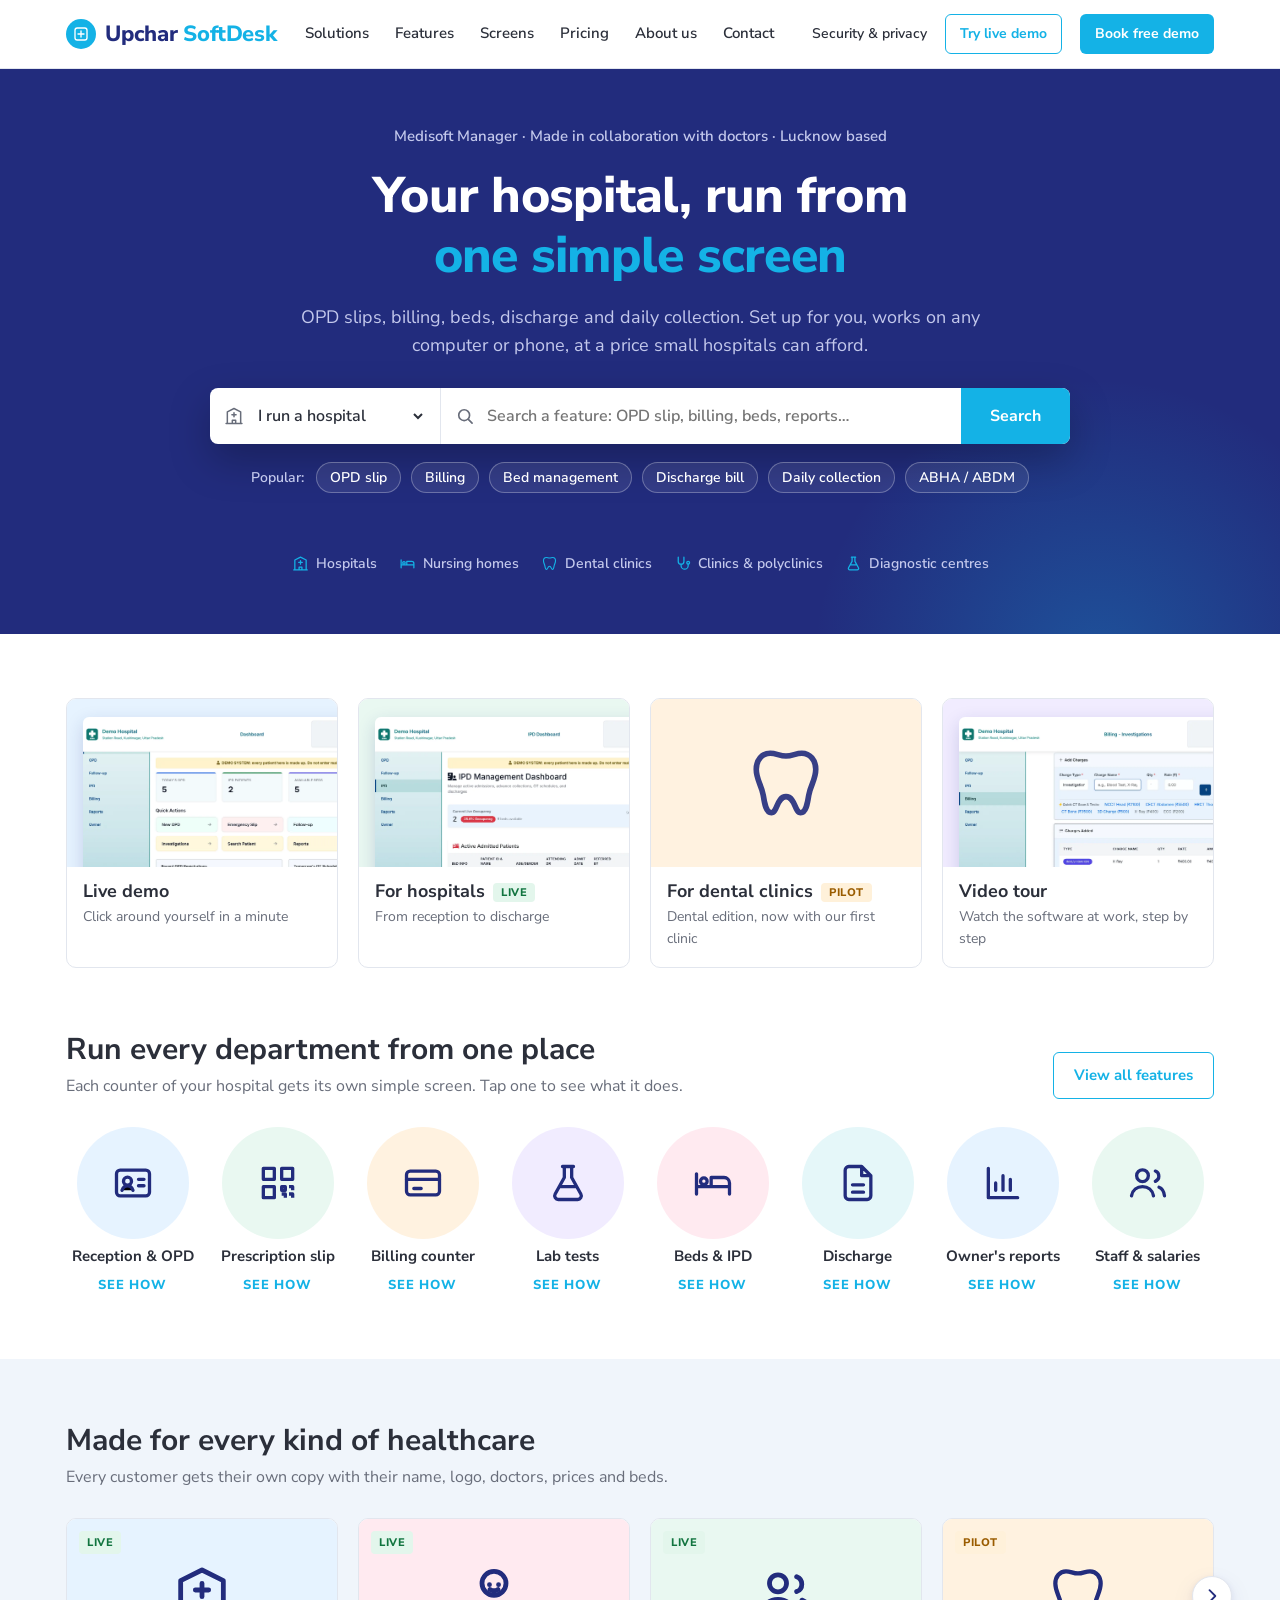
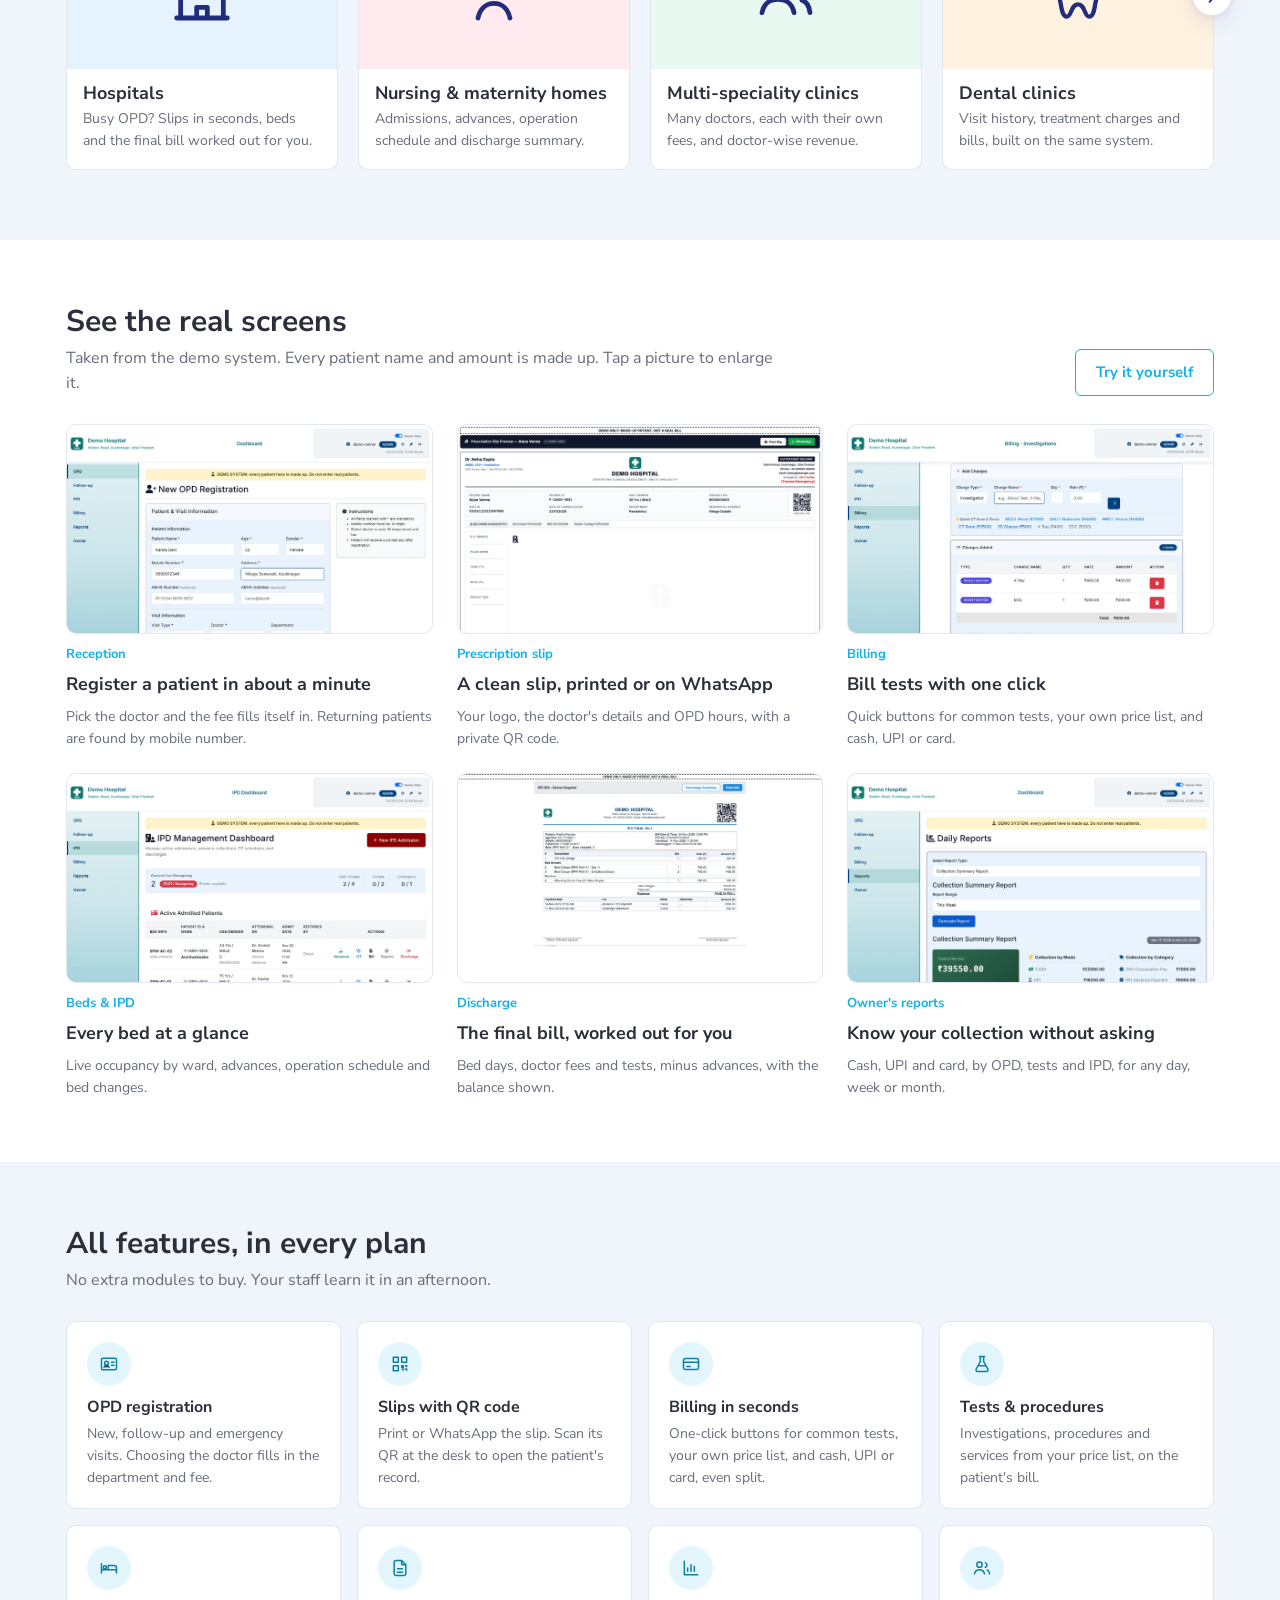
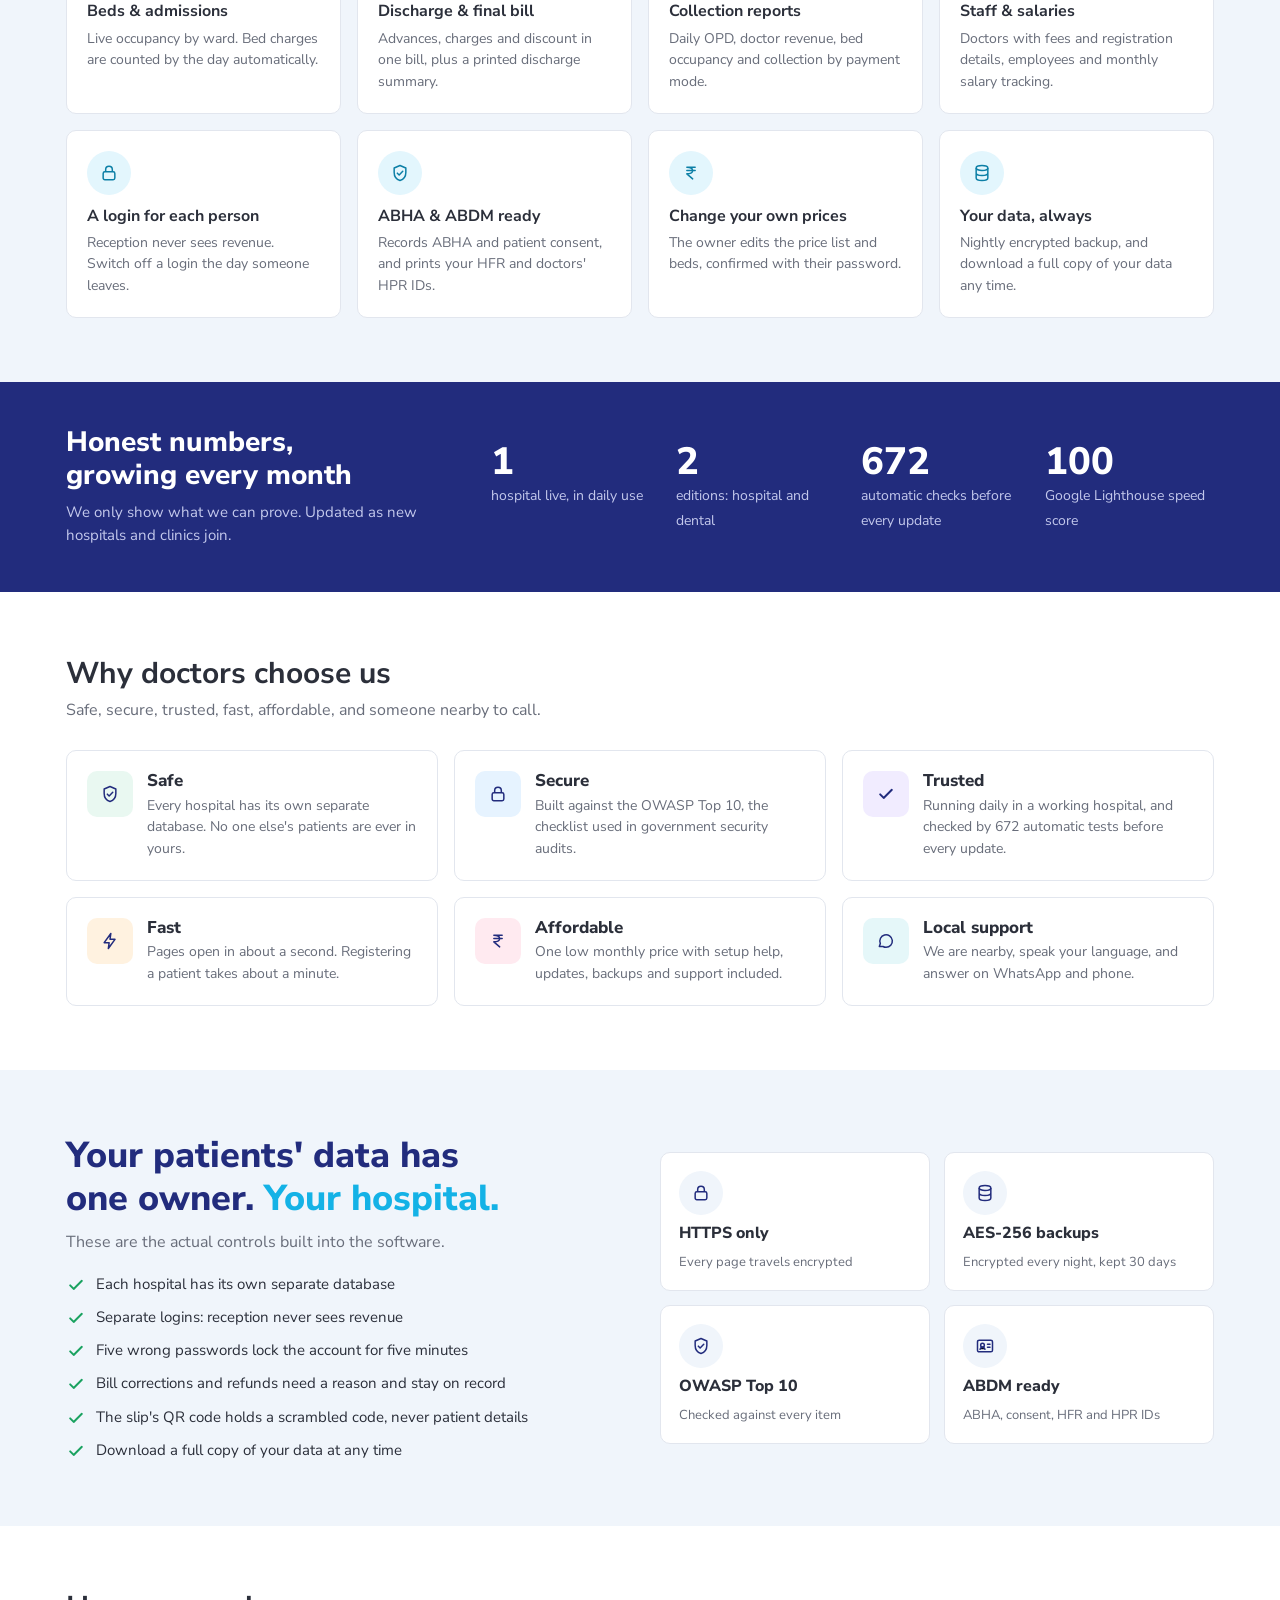
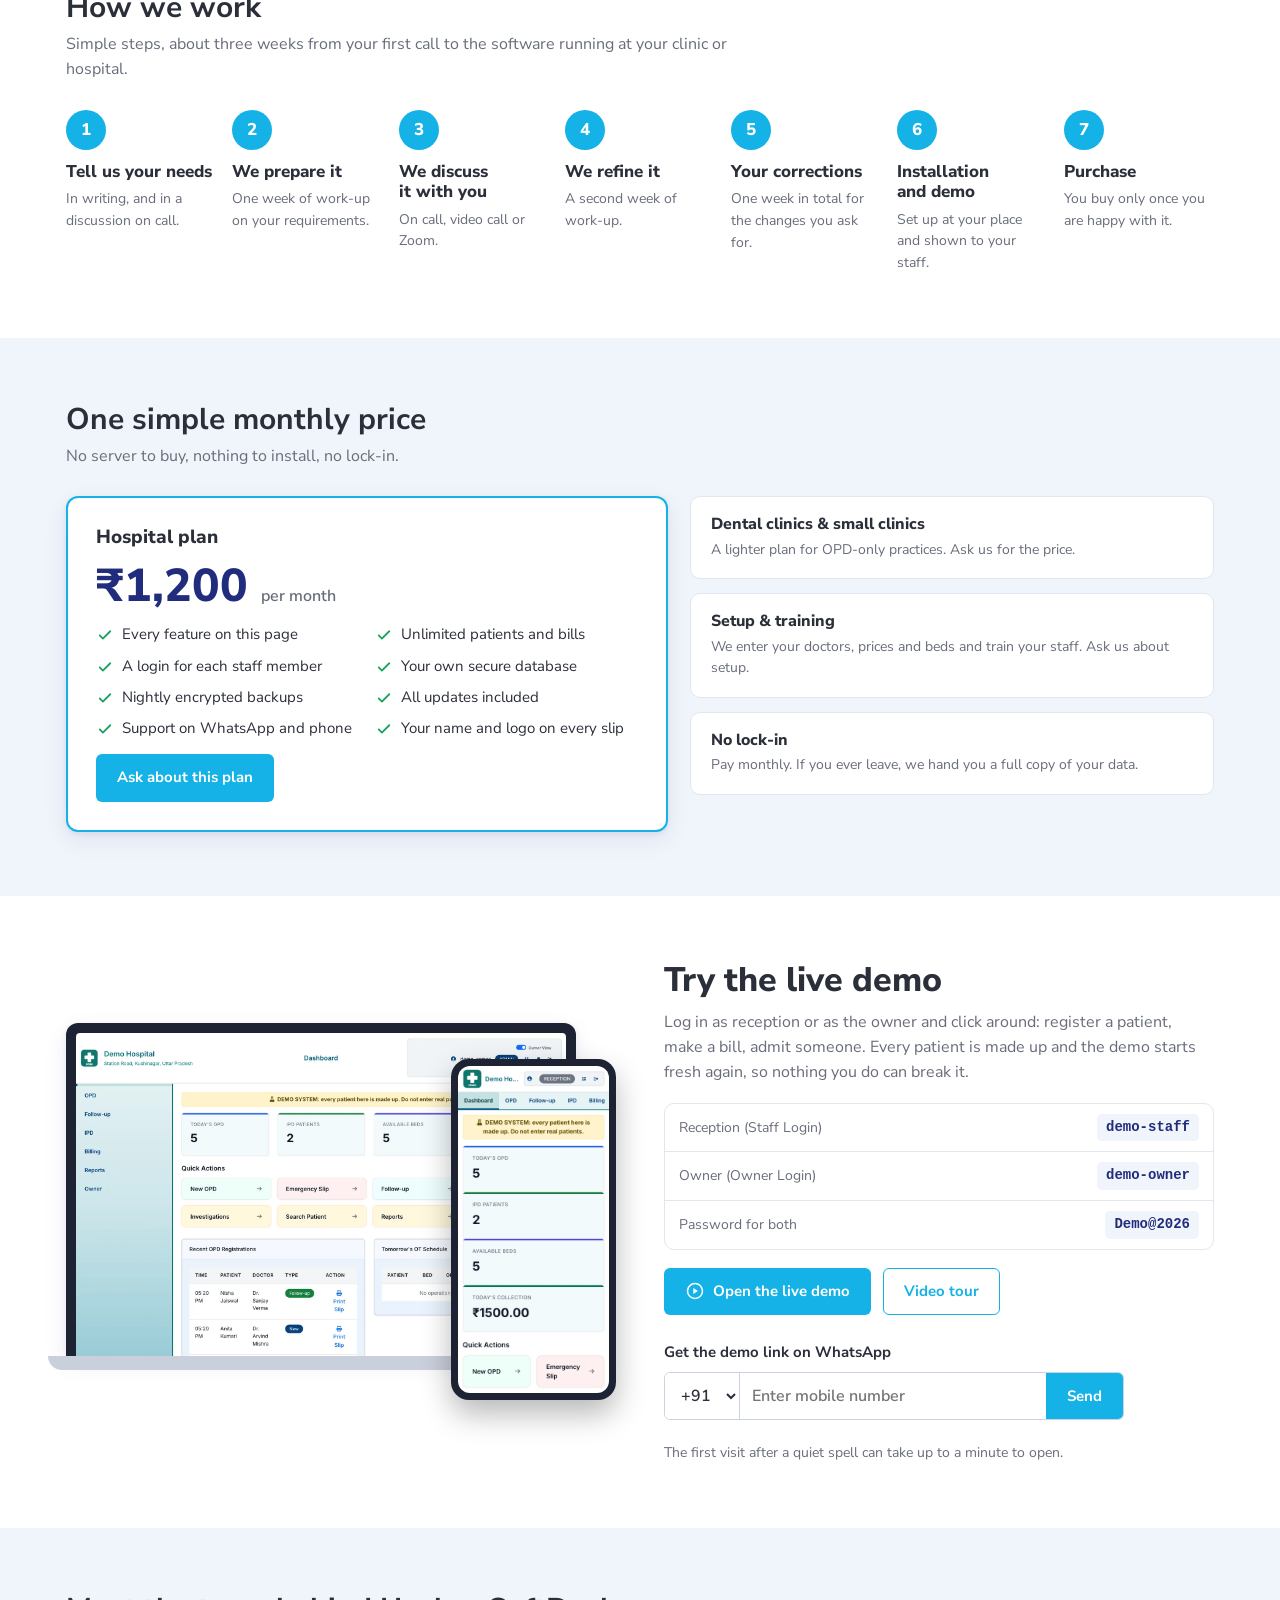
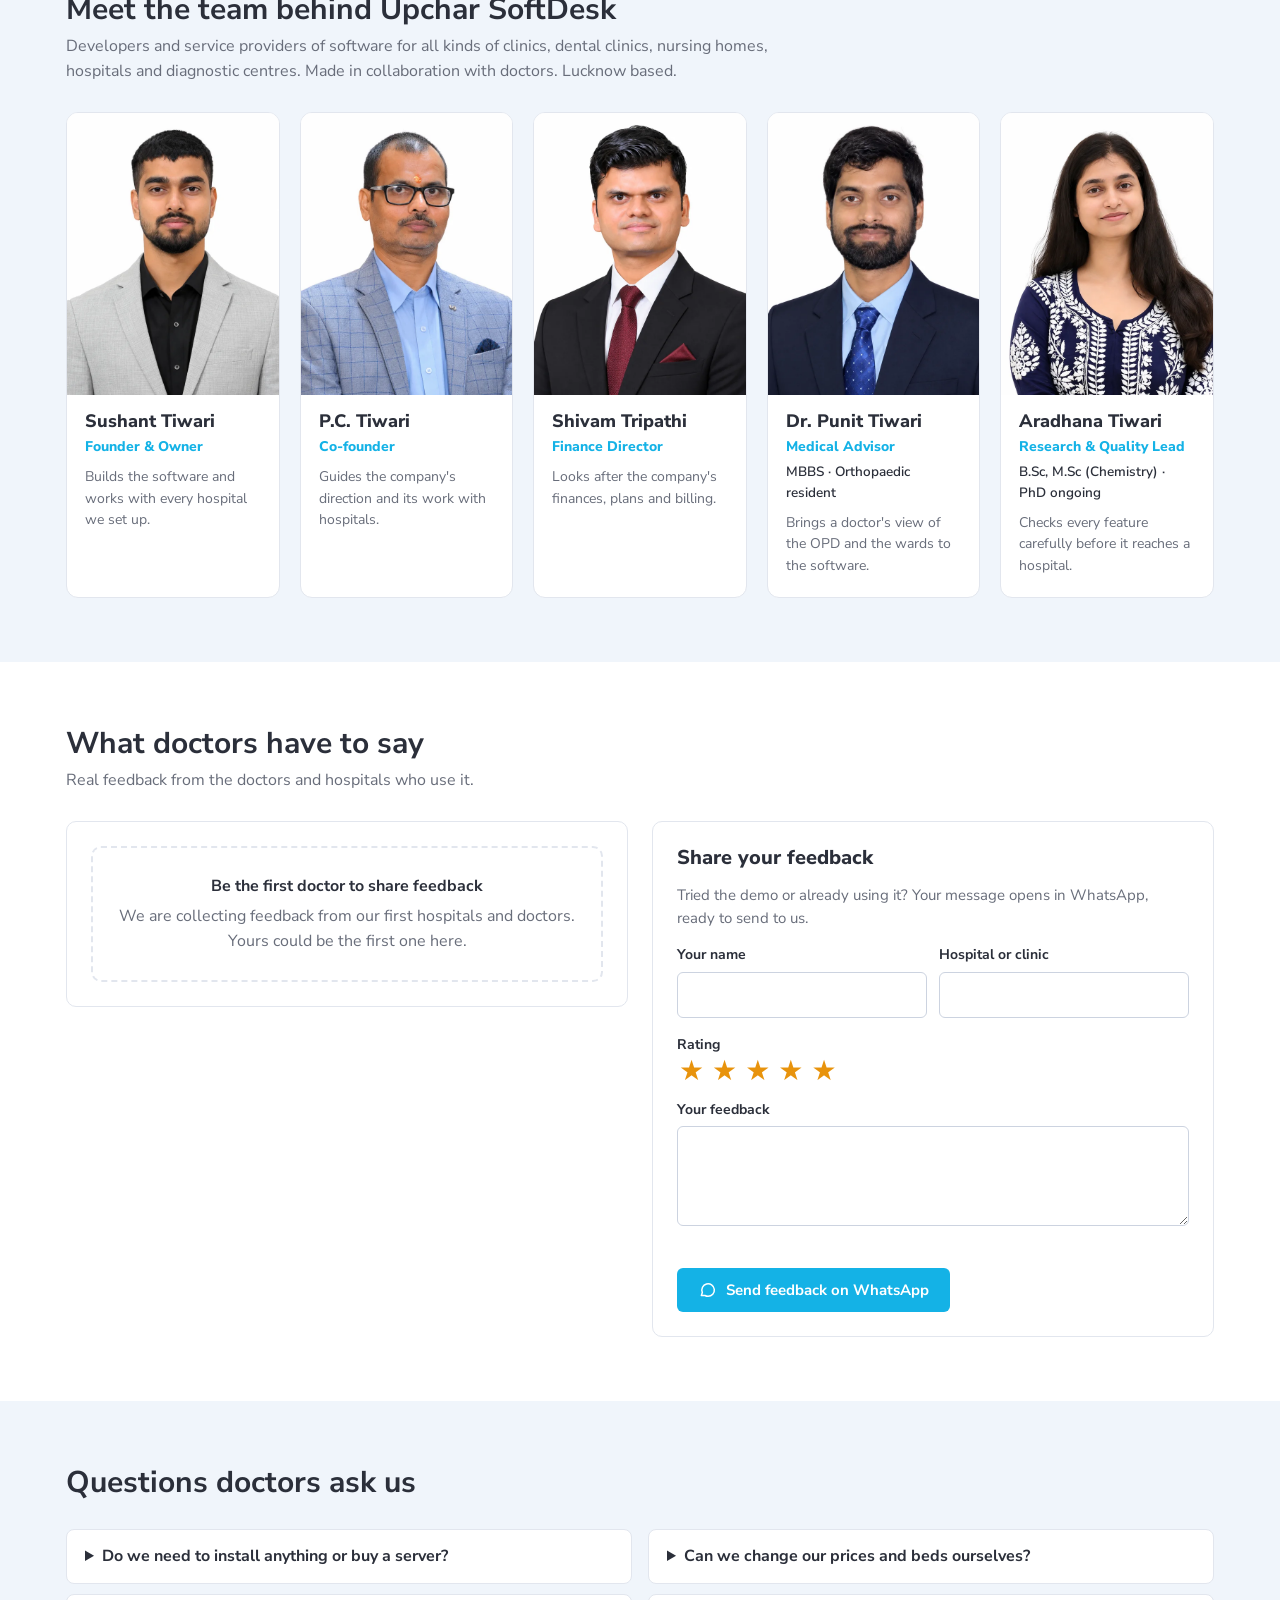
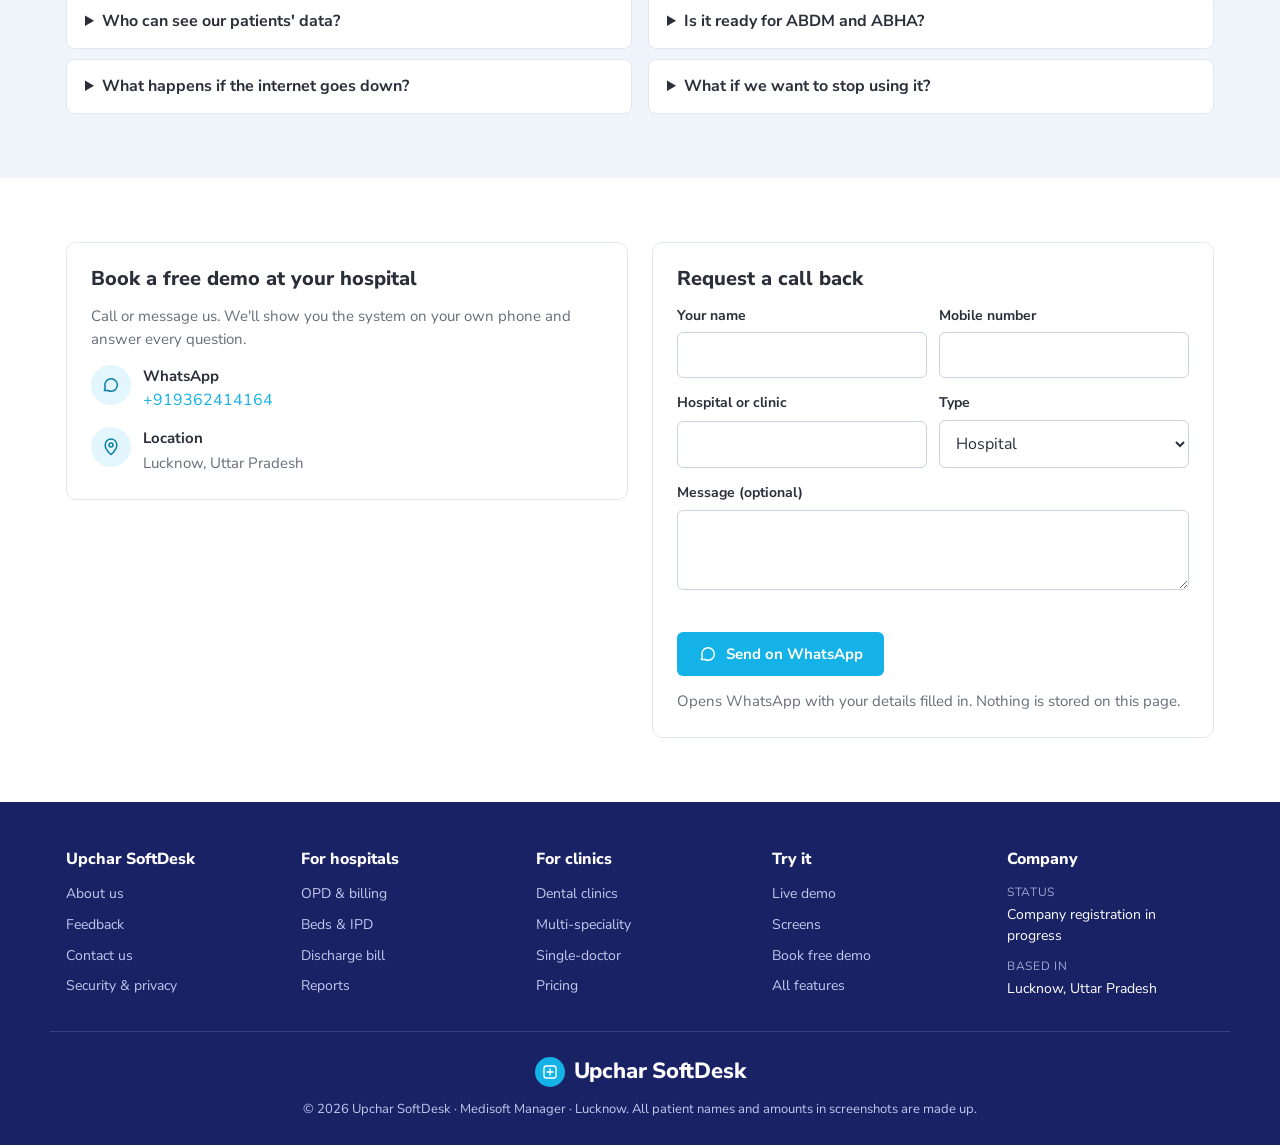
==== commit 3e6fa163: "Brand Upchar SoftDesk (Medisoft Manager), Lucknow based, made with doctors; new work process Removes" ====
--- a/index.html
+++ b/index.html
@@ -3,13 +3,13 @@
 <head>
 <meta charset="utf-8">
 <meta name="viewport" content="width=device-width,initial-scale=1,viewport-fit=cover">
-<title>UpcharDesk</title>
-<meta name="description" content="Hospital and clinic management software for OPD, IPD, billing and reports. Built and supported in Uttar Pradesh.">
+<title>Upchar SoftDesk · Medisoft Manager</title>
+<meta name="description" content="Upchar SoftDesk Medisoft Manager: software for clinics, dental clinics, nursing homes, hospitals and diagnostic centres. Made in collaboration with doctors. Lucknow based.">
 <link rel="preconnect" href="https://fonts.googleapis.com">
 <link rel="preconnect" href="https://fonts.gstatic.com" crossorigin>
 <link rel="stylesheet" href="https://fonts.googleapis.com/css2?family=Nunito+Sans:opsz,wght@6..12,400;6..12,600;6..12,700;6..12,800&display=swap">
-<meta property="og:title" content="UpcharDesk">
-<meta property="og:description" content="Hospital and clinic software for OPD, billing, beds, discharge and reports. Made in Uttar Pradesh. Watch the video tour and try the live demo.">
+<meta property="og:title" content="Upchar SoftDesk · Medisoft Manager">
+<meta property="og:description" content="Upchar SoftDesk Medisoft Manager: software for clinics, dental clinics, nursing homes, hospitals and diagnostic centres. Made in collaboration with doctors. Lucknow based.">
 <meta property="og:type" content="website">
 <meta name="theme-color" content="#222c7d">
 <meta property="og:url" content="https://upchardesk.onrender.com/">
@@ -234,11 +234,12 @@
   @media (max-width: 860px) { .secure { grid-template-columns: 1fr; } }
 
   /* Steps */
-  .steps { display: grid; grid-template-columns: repeat(4, 1fr); gap: 20px; counter-reset: s; position: relative; }
+  .steps { display: grid; grid-template-columns: repeat(7, 1fr); gap: 16px; counter-reset: s; position: relative; }
   .step { display: grid; gap: 6px; align-content: start; }
   .step::before { counter-increment: s; content: counter(s); width: 40px; height: 40px; border-radius: 50%; background: var(--sky); color: #fff; display: grid; place-items: center; font-weight: 800; font-size: 17px; margin-bottom: 6px; }
   .step h3 { font-size: 17px; font-weight: 800; }
   .step p { color: var(--muted); font-size: 14px; }
+  @media (max-width: 1100px) { .steps { grid-template-columns: repeat(4, 1fr); } }
   @media (max-width: 860px) { .steps { grid-template-columns: 1fr 1fr; } }
   @media (max-width: 460px) { .steps { grid-template-columns: 1fr; } }
 
@@ -393,7 +394,7 @@
 
 <header class="top">
   <div class="wrap">
-    <a class="logo" href="#top" aria-label="Home"><span class="logo-mark"><svg class="icon"><use href="#i-clinic"/></svg></span><span data-brand-split>UpcharDesk</span></a>
+    <a class="logo" href="#top" aria-label="Home"><span class="logo-mark"><svg class="icon"><use href="#i-clinic"/></svg></span><span data-brand-split>Upchar SoftDesk</span></a>
     <button class="menu-btn" id="menuBtn" aria-expanded="false" aria-controls="menu" aria-label="Menu"><svg class="icon"><use href="#i-menu"/></svg></button>
     <nav class="menu" id="menu" aria-label="Main">
       <a href="#for">Solutions</a>
@@ -414,7 +415,7 @@
 <main id="top">
   <section class="hero" aria-labelledby="hero-title">
     <div class="wrap">
-      <p class="kicker">Hospital &amp; clinic software · Made in Uttar Pradesh</p>
+      <p class="kicker">Medisoft Manager · Made in collaboration with doctors · Lucknow based</p>
       <h1 id="hero-title">Your hospital, run from <span>one simple screen</span></h1>
       <p class="lead">OPD slips, billing, beds, discharge and daily collection. Set up for you, works on any computer or phone, at a price small hospitals can afford.</p>
       <form class="search" id="searchForm" role="search" aria-label="Find a feature">
@@ -446,6 +447,7 @@
         <span><svg class="icon"><use href="#i-bed"/></svg>Nursing homes</span>
         <span><svg class="icon"><use href="#i-tooth"/></svg>Dental clinics</span>
         <span><svg class="icon"><use href="#i-steth"/></svg>Clinics &amp; polyclinics</span>
+        <span><svg class="icon"><use href="#i-flask"/></svg>Diagnostic centres</span>
       </div>
     </div>
   </section>
@@ -503,7 +505,7 @@
           <article class="card"><div class="card-pic" style="background:var(--t2)"><span class="badge live">Live</span><svg class="icon"><use href="#i-users"/></svg></div><div class="card-body"><h3>Multi-speciality clinics</h3><p>Many doctors, each with their own fees, and doctor-wise revenue.</p></div></article>
           <article class="card"><div class="card-pic" style="background:var(--t3)"><span class="badge pilot">Pilot</span><svg class="icon"><use href="#i-tooth"/></svg></div><div class="card-body"><h3>Dental clinics</h3><p>Visit history, treatment charges and bills, built on the same system.</p></div></article>
           <article class="card"><div class="card-pic" style="background:var(--t6)"><span class="badge live">Live</span><svg class="icon"><use href="#i-steth"/></svg></div><div class="card-body"><h3>Single-doctor clinics</h3><p>Registration, slip with QR code, tests from your price list.</p></div></article>
-          <article class="card"><div class="card-pic" style="background:var(--t4)"><svg class="icon"><use href="#i-chat"/></svg></div><div class="card-body"><h3>Something else?</h3><p>Diagnostic centre or day-care unit? <a href="#contact">Tell us what you need.</a></p></div></article>
+          <article class="card"><div class="card-pic" style="background:var(--t4)"><svg class="icon"><use href="#i-chat"/></svg></div><div class="card-body"><h3>Diagnostic centres</h3><p>Test registration, billing and reports. <a href="#contact">Tell us what your centre needs.</a></p></div></article>
         </div>
         <button class="arrow next" type="button" id="nextBtn" aria-label="Next"><svg class="icon"><use href="#i-right"/></svg></button>
       </div>
@@ -579,12 +581,15 @@
 
   <section class="section" aria-labelledby="steps-title">
     <div class="wrap">
-      <div class="head"><div><h2 id="steps-title">Live in your hospital within a week</h2><p>We do the setup. You keep treating patients.</p></div></div>
+      <div class="head"><div><h2 id="steps-title">How we work</h2><p>Simple steps, about three weeks from your first call to the software running at your clinic or hospital.</p></div></div>
       <div class="steps">
-        <div class="step"><h3>See the demo</h3><p>We show it on your own phone, or you try the live demo yourself.</p></div>
-        <div class="step"><h3>We set it up</h3><p>Your name, logo, doctors, fees, price list and beds, entered for you.</p></div>
-        <div class="step"><h3>We train your staff</h3><p>A short session at your hospital. Most staff are comfortable the same day.</p></div>
-        <div class="step"><h3>Go live, we stay</h3><p>We keep it running, updated and backed up, and answer when you call.</p></div>
+        <div class="step"><h3>Tell us your needs</h3><p>In writing, and in a discussion on call.</p></div>
+        <div class="step"><h3>We prepare it</h3><p>One week of work-up on your requirements.</p></div>
+        <div class="step"><h3>We discuss it with you</h3><p>On call, video call or Zoom.</p></div>
+        <div class="step"><h3>We refine it</h3><p>A second week of work-up.</p></div>
+        <div class="step"><h3>Your corrections</h3><p>One week in total for the changes you ask for.</p></div>
+        <div class="step"><h3>Installation and demo</h3><p>Set up at your place and shown to your staff.</p></div>
+        <div class="step"><h3>Purchase</h3><p>You buy only once you are happy with it.</p></div>
       </div>
     </div>
   </section>
@@ -653,7 +658,7 @@
 
   <section class="section tinted" id="team" aria-labelledby="team-title">
     <div class="wrap">
-      <div class="head"><div><h2 id="team-title">Meet the team behind <span data-brand>UpcharDesk</span></h2><p>A small team from Uttar Pradesh building software for the hospitals around us.</p></div></div>
+      <div class="head"><div><h2 id="team-title">Meet the team behind <span data-brand>Upchar SoftDesk</span></h2><p>Developers and service providers of software for all kinds of clinics, dental clinics, nursing homes, hospitals and diagnostic centres. Made in collaboration with doctors. Lucknow based.</p></div></div>
       <div class="team" id="teamList"></div>
     </div>
   </section>
@@ -728,15 +733,15 @@
 
 <footer class="site">
   <div class="wrap cols">
-    <div><h4 data-brand>UpcharDesk</h4><ul><li><a href="#team">About us</a></li><li><a href="#feedback">Feedback</a></li><li><a href="#contact">Contact us</a></li><li><a href="#security">Security &amp; privacy</a></li></ul></div>
+    <div><h4 data-brand>Upchar SoftDesk</h4><ul><li><a href="#team">About us</a></li><li><a href="#feedback">Feedback</a></li><li><a href="#contact">Contact us</a></li><li><a href="#security">Security &amp; privacy</a></li></ul></div>
     <div><h4>For hospitals</h4><ul><li><a href="#features">OPD &amp; billing</a></li><li><a href="#features">Beds &amp; IPD</a></li><li><a href="#features">Discharge bill</a></li><li><a href="#features">Reports</a></li></ul></div>
     <div><h4>For clinics</h4><ul><li><a href="#for">Dental clinics</a></li><li><a href="#for">Multi-speciality</a></li><li><a href="#for">Single-doctor</a></li><li><a href="#pricing">Pricing</a></li></ul></div>
     <div><h4>Try it</h4><ul><li><a href="#demo">Live demo</a></li><li><a href="#screens">Screens</a></li><li><a href="#contact">Book free demo</a></li><li><a href="#features">All features</a></li></ul></div>
     <div><h4>Company</h4><dl id="companyDetails"></dl></div>
   </div>
   <div class="wrap foot-base">
-    <span class="logo"><span class="logo-mark"><svg class="icon"><use href="#i-clinic"/></svg></span><span data-brand>UpcharDesk</span></span>
-    <p>© <span id="year"></span> <span data-brand>UpcharDesk</span>. All patient names and amounts in screenshots are made up.</p>
+    <span class="logo"><span class="logo-mark"><svg class="icon"><use href="#i-clinic"/></svg></span><span data-brand>Upchar SoftDesk</span></span>
+    <p>© <span id="year"></span> <span data-brand>Upchar SoftDesk</span> · Medisoft Manager · Lucknow. All patient names and amounts in screenshots are made up.</p>
   </div>
 </footer>
 
@@ -747,11 +752,11 @@
    shows "registration in progress" or hides it, and never invents details.
    ====================================================================== */
 const CONFIG = {
-  brand: "UpcharDesk",                 // the company / product name
+  brand: "Upchar SoftDesk",            // the company / product name
   whatsapp: "919362414164",            // WhatsApp number with country code, digits only, e.g. "919XXXXXXXXX"
   phone: "",                           // e.g. "+91 9XXXX XXXXX"
   email: "",                           // e.g. "hello@yourdomain.in"
-  city: "Kushinagar, Uttar Pradesh",
+  city: "Lucknow, Uttar Pradesh",
   demoUrl: "/demo/",                    // opens /demo, which forwards to the live demo (address set in demo/index.html)
   tourUrl: "/tour/",
   price: "₹1,200",
@@ -811,7 +816,8 @@
 
 // Brand name everywhere; the header logo shows the second half in blue
 for (const el of document.querySelectorAll("[data-brand]")) el.textContent = CONFIG.brand;
-const split = CONFIG.brand.match(/^(.+?)([A-Z][a-z]+)$/);
+// Logo: first word in dark, the rest in blue ("Upchar SoftDesk"); one-word names split at the last capital
+const split = CONFIG.brand.includes(" ") ? CONFIG.brand.match(/^(\S+ )(.+)$/) : CONFIG.brand.match(/^(.+?)([A-Z][a-z]+)$/);
 document.querySelector("[data-brand-split]").innerHTML = split ? `${esc(split[1])}<b>${esc(split[2])}</b>` : esc(CONFIG.brand);
 $("year").textContent = new Date().getFullYear();
 
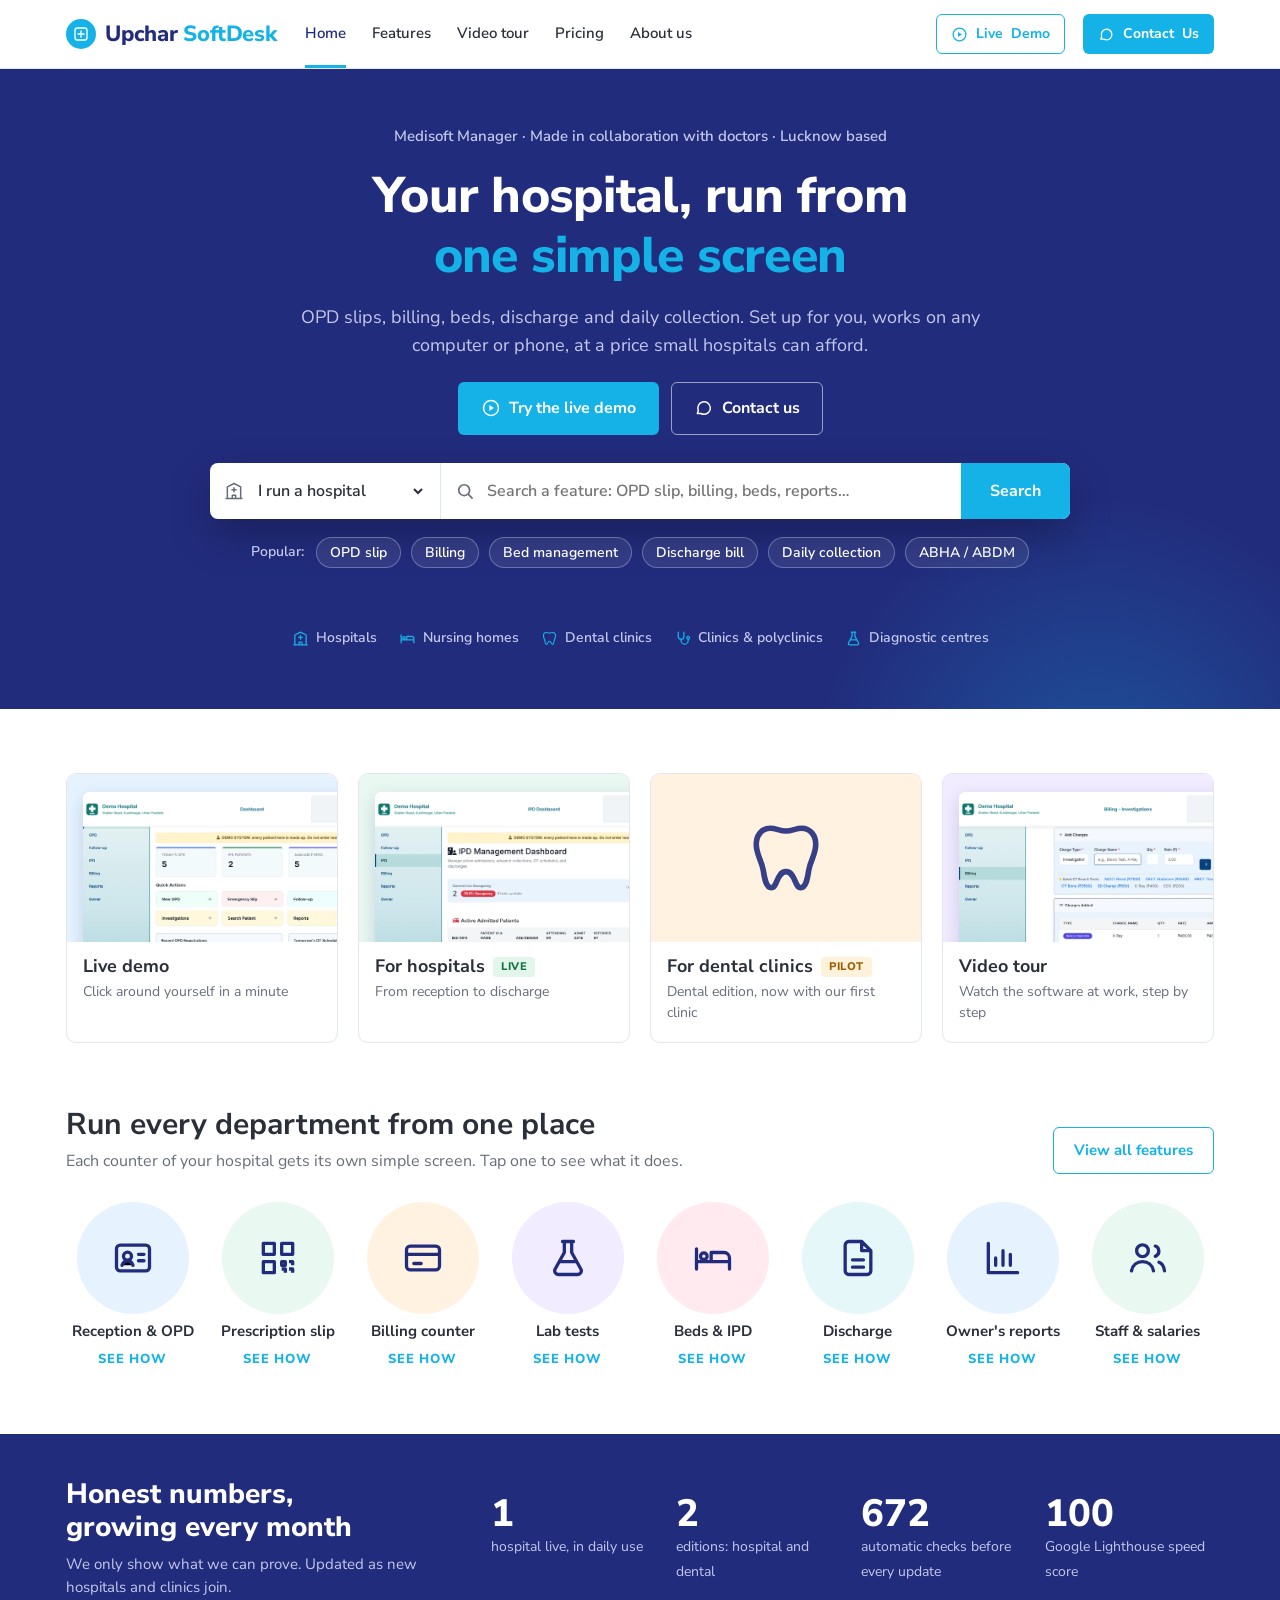
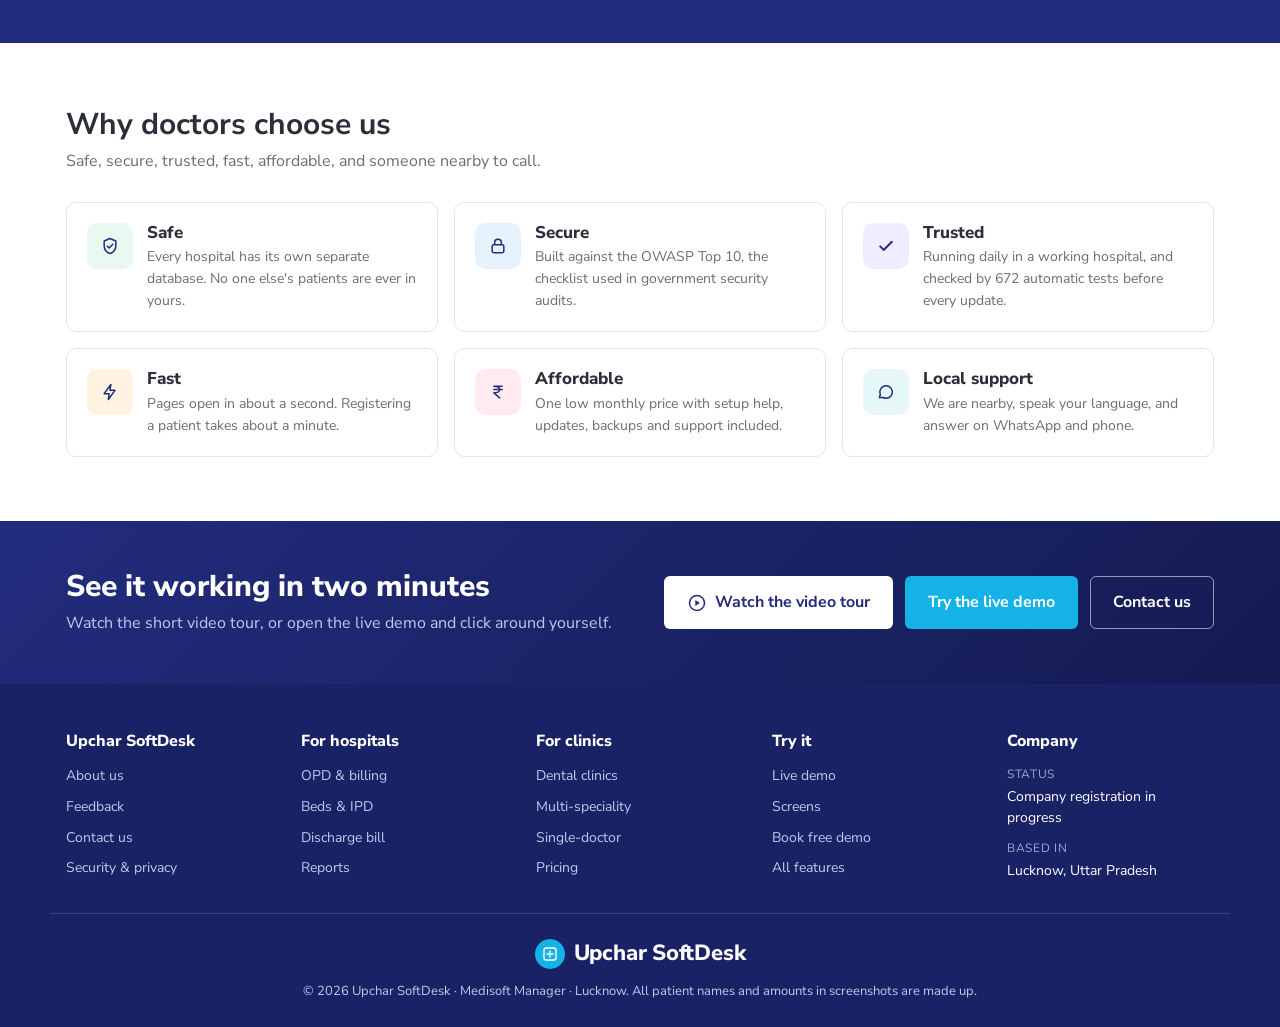
==== commit a877e693: "Short multi-page site: Home, Features, Pricing, Demo, About, Contact Live Demo and Contact Us button" ====
--- a/index.html
+++ b/index.html
@@ -19,346 +19,9 @@
 <meta name="twitter:card" content="summary_large_image">
 <link rel="canonical" href="https://upchardesk.onrender.com/">
 <style>html,body{margin:0}</style>
+<link rel="stylesheet" href="/assets/site.css">
 </head>
 <body>
-<style>
-  /* Layout: a healthcare marketplace-style home page. White header, navy search hero with popular chips,
-     image tiles, round department icons, a sliding carousel, screen cards, navy numbers band,
-     "get the link" block and a navy footer with link columns. Light by design, like a clinic. */
-  :root {
-    --bg: #ffffff;
-    --tint: #f0f5fb;            /* section ground */
-    --ink: #2b2f3a;
-    --muted: #686d7a;
-    --line: #e2e6ee;
-    --navy: #222c7d;            /* hero, bands, footer */
-    --navy-2: #1a2266;
-    --sky: #14b2e6;             /* action colour */
-    --sky-ink: #ffffff;
-    --sky-soft: #e3f6fd;
-    --on-navy: #ffffff;
-    --on-navy-muted: #c3c8ec;
-    --green: #1aa260;
-    --amber: #e8930c;
-    --amber-soft: #fff1da;
-    --t1: #e6f3ff; --t2: #e9f8f1; --t3: #fff2e0; --t4: #f1ecff; --t5: #ffeaf0; --t6: #e5f7f9;
-    --shadow: 0 2px 6px rgba(34, 44, 125, .08), 0 8px 24px rgba(34, 44, 125, .08);
-    --font: "Nunito Sans", "Segoe UI", system-ui, -apple-system, sans-serif;
-    color-scheme: light;
-  }
-  * { box-sizing: border-box; }
-  [hidden] { display: none !important; }
-  html { scroll-behavior: smooth; }
-  @media (prefers-reduced-motion: reduce) { html { scroll-behavior: auto; } * { transition: none !important; } }
-  body { background: var(--bg); color: var(--ink); font-family: var(--font); font-size: 16px; line-height: 1.55; }
-  h1, h2, h3, h4 { margin: 0; line-height: 1.2; text-wrap: balance; }
-  p { margin: 0; }
-  a { color: var(--sky); text-decoration: none; }
-  img { max-width: 100%; height: auto; display: block; }
-  button { font-family: var(--font); }
-  :focus-visible { outline: 3px solid var(--amber); outline-offset: 2px; border-radius: 4px; }
-  .wrap { max-width: 1180px; margin: 0 auto; padding-left: max(16px, env(safe-area-inset-left, 0px)); padding-right: max(16px, env(safe-area-inset-right, 0px)); }
-  section { scroll-margin-top: 76px; }
-  .section { padding-block: 64px; }
-  .tinted { background: var(--tint); }
-  .head { display: flex; justify-content: space-between; align-items: flex-end; gap: 16px 32px; flex-wrap: wrap; margin-bottom: 28px; }
-  .head > div { max-width: 720px; display: grid; gap: 6px; min-width: 0; }
-  .head h2 { font-size: clamp(24px, 3vw, 30px); font-weight: 700; color: var(--ink); }
-  .head p { color: var(--muted); font-size: 16px; }
-  .btn { display: inline-flex; align-items: center; justify-content: center; gap: 8px; border-radius: 6px; padding: 11px 20px; font-weight: 700; font-size: 15px; border: 1px solid transparent; cursor: pointer; white-space: nowrap; }
-  .btn-sky { background: var(--sky); color: var(--sky-ink); }
-  .btn-sky:hover { background: #0ea2d3; }
-  .btn-line { background: var(--bg); color: var(--sky); border-color: var(--sky); }
-  .btn-line:hover { background: var(--sky-soft); }
-  .btn-white { background: var(--on-navy); color: var(--navy); }
-  .link-caps { font-size: 13px; font-weight: 800; letter-spacing: .06em; text-transform: uppercase; color: var(--sky); }
-  .icon { width: 20px; height: 20px; flex: none; }
-  .badge { display: inline-block; font-size: 11px; font-weight: 800; letter-spacing: .05em; text-transform: uppercase; padding: 3px 8px; border-radius: 4px; background: var(--sky-soft); color: #0c7fa6; }
-  .badge.pilot { background: var(--amber-soft); color: #9a5c00; }
-  .badge.live { background: #e3f6ec; color: #11743f; }
-
-  /* Header */
-  body::before { content: ""; position: fixed; inset: 0 0 auto; height: env(safe-area-inset-top, 0px); z-index: 10; background: var(--bg); }
-  .top { position: sticky; top: env(safe-area-inset-top, 0px); z-index: 9; background: var(--bg); border-bottom: 1px solid var(--line); }
-  .top .wrap { display: flex; align-items: center; gap: 28px; height: 68px; }
-  .logo { display: flex; align-items: center; gap: 9px; color: var(--navy); font-weight: 800; font-size: 22px; letter-spacing: -.01em; }
-  .logo-mark { width: 30px; height: 30px; border-radius: 50%; background: var(--sky); display: grid; place-items: center; color: #fff; }
-  .logo-mark .icon { width: 18px; height: 18px; }
-  .logo b { color: var(--sky); font-weight: 800; }
-  .menu { display: flex; gap: 26px; height: 100%; }
-  .menu a { color: var(--ink); font-weight: 600; font-size: 15px; display: flex; align-items: center; border-bottom: 3px solid transparent; padding-top: 3px; }
-  .menu a:hover { border-bottom-color: var(--sky); color: var(--navy); }
-  .top-right { margin-left: auto; display: flex; align-items: center; gap: 18px; }
-  .top-right .plain { color: var(--ink); font-size: 14px; font-weight: 600; }
-  .top-right .plain:hover { color: var(--sky); }
-  .top .btn { padding: 8px 14px; font-size: 14px; }
-  .menu-btn { display: none; margin-left: auto; background: none; border: 1px solid var(--line); border-radius: 6px; padding: 7px 9px; color: var(--ink); cursor: pointer; }
-  @media (max-width: 1060px) { .top-right .plain { display: none; } }
-  @media (max-width: 880px) {
-    .menu { display: none; position: absolute; top: 68px; left: 0; right: 0; height: auto; flex-direction: column; gap: 0; background: var(--bg); border-bottom: 1px solid var(--line); box-shadow: var(--shadow); padding: 6px max(16px, env(safe-area-inset-right, 0px)) 12px max(16px, env(safe-area-inset-left, 0px)); }
-    .menu.open { display: flex; }
-    .menu a { padding: 12px 0; border-bottom: 1px solid var(--line); }
-    .menu-btn { display: block; }
-    .top-right { display: none; }
-  }
-
-  /* Hero */
-  .hero { background: var(--navy); color: var(--on-navy); position: relative; overflow: hidden; }
-  .hero::after { content: ""; position: absolute; inset: auto -10% -60% auto; width: 620px; height: 620px; border-radius: 50%; background: radial-gradient(circle, rgba(20,178,230,.28), rgba(20,178,230,0) 65%); pointer-events: none; }
-  .hero .wrap { position: relative; z-index: 1; padding-block: 56px 60px; display: grid; justify-items: center; text-align: center; gap: 18px; }
-  .hero .kicker { color: var(--on-navy-muted); font-size: 15px; font-weight: 600; }
-  .hero h1 { font-size: clamp(32px, 5vw, 50px); font-weight: 800; letter-spacing: -.015em; max-width: 16em; }
-  .hero h1 span { color: var(--sky); }
-  .hero .lead { color: var(--on-navy-muted); font-size: 18px; max-width: 40em; }
-  .search { margin-top: 10px; width: 100%; max-width: 860px; display: grid; grid-template-columns: 230px 1fr auto; background: var(--bg); border-radius: 8px; box-shadow: 0 16px 40px rgba(0,0,0,.25); overflow: hidden; text-align: left; }
-  .search label { display: flex; align-items: center; gap: 10px; padding: 0 14px; color: var(--muted); min-width: 0; }
-  .search label + label { border-left: 1px solid var(--line); }
-  .search select, .search input { border: none; outline: none; background: transparent; font: 600 16px var(--font); color: var(--ink); width: 100%; height: 56px; min-width: 0; }
-  .search select { cursor: pointer; }
-  .search .btn { border-radius: 0; height: 100%; padding-inline: 28px; font-size: 16px; }
-  .search .icon { color: var(--muted); }
-  .chips { display: flex; flex-wrap: wrap; justify-content: center; gap: 8px 10px; align-items: center; max-width: 860px; }
-  .chips > span { color: var(--on-navy-muted); font-size: 14px; font-weight: 600; margin-right: 2px; }
-  .chip { background: rgba(255,255,255,.08); border: 1px solid rgba(255,255,255,.28); color: var(--on-navy); padding: 5px 13px; border-radius: 999px; font: 600 14px var(--font); cursor: pointer; }
-  .chip:hover { background: rgba(255,255,255,.18); }
-  .search-msg { color: var(--on-navy); font-size: 14px; min-height: 1.4em; }
-  .made-for { display: flex; flex-wrap: wrap; justify-content: center; gap: 6px 22px; color: var(--on-navy-muted); font-size: 14px; font-weight: 600; margin-top: 4px; }
-  .made-for span { display: inline-flex; align-items: center; gap: 7px; }
-  .made-for .icon { width: 17px; height: 17px; color: var(--sky); }
-  @media (max-width: 720px) {
-    .search { grid-template-columns: 1fr; }
-    .search label + label { border-left: none; border-top: 1px solid var(--line); }
-    .search .btn { height: 50px; }
-  }
-
-  /* Image tiles */
-  .tiles { display: grid; grid-template-columns: repeat(4, 1fr); gap: 20px; }
-  .tile { display: grid; grid-template-rows: auto 1fr; border-radius: 10px; overflow: hidden; background: var(--bg); border: 1px solid var(--line); color: var(--ink); transition: box-shadow .2s, transform .2s; }
-  .tile:hover { box-shadow: var(--shadow); transform: translateY(-2px); }
-  .tile-pic { height: 168px; position: relative; overflow: hidden; display: grid; place-items: center; }
-  .tile-pic img { position: absolute; left: 16px; top: 18px; width: 125%; max-width: none; border-radius: 6px; box-shadow: 0 6px 18px rgba(34,44,125,.18); }
-  .tile-pic .big { width: 84px; height: 84px; color: var(--navy); opacity: .9; }
-  .tile-body { padding: 14px 16px 18px; display: grid; gap: 3px; align-content: start; }
-  .tile-body h3 { font-size: 18px; font-weight: 700; display: flex; gap: 8px; align-items: center; flex-wrap: wrap; }
-  .tile-body p { color: var(--muted); font-size: 14px; }
-  @media (max-width: 960px) { .tiles { grid-template-columns: 1fr 1fr; } }
-  @media (max-width: 480px) { .tiles { gap: 12px; } .tile-pic { height: 104px; } .tile-pic .big { width: 56px; height: 56px; } .tile-pic img { left: 10px; top: 12px; width: 170%; } .tile-body { padding: 10px 12px 14px; } .tile-body h3 { font-size: 15px; } .tile-body p { font-size: 13px; } }
-
-  /* Round department icons */
-  .rounds { display: grid; grid-template-columns: repeat(8, 1fr); gap: 20px 12px; }
-  .round { display: grid; justify-items: center; text-align: center; gap: 8px; color: var(--ink); }
-  .round .disc { width: 112px; height: 112px; max-width: 100%; aspect-ratio: 1; border-radius: 50%; display: grid; place-items: center; transition: transform .2s; }
-  .round:hover .disc { transform: scale(1.05); }
-  .round .disc .icon { width: 44px; height: 44px; color: var(--navy); }
-  .round b { font-size: 15px; font-weight: 700; line-height: 1.3; }
-  @media (max-width: 1000px) { .rounds { grid-template-columns: repeat(4, 1fr); } }
-  @media (max-width: 460px) { .rounds { grid-template-columns: repeat(2, 1fr); } .round .disc { width: 96px; height: 96px; } }
-
-  /* Carousel */
-  .carousel { position: relative; }
-  .track { display: grid; grid-auto-flow: column; grid-auto-columns: calc((100% - 3 * 20px) / 4); gap: 20px; overflow-x: auto; scroll-snap-type: x mandatory; scrollbar-width: none; padding-bottom: 6px; }
-  .track::-webkit-scrollbar { display: none; }
-  .card { scroll-snap-align: start; background: var(--bg); border-radius: 10px; overflow: hidden; border: 1px solid var(--line); display: grid; grid-template-rows: auto 1fr; }
-  .card-pic { height: 150px; display: grid; place-items: center; position: relative; }
-  .card-pic .icon { width: 64px; height: 64px; color: var(--navy); }
-  .card-pic .badge { position: absolute; top: 12px; left: 12px; }
-  .card-body { padding: 14px 16px 18px; display: grid; gap: 4px; align-content: start; }
-  .card-body h3 { font-size: 18px; font-weight: 700; }
-  .card-body p { color: var(--muted); font-size: 14px; }
-  .arrow { position: absolute; top: 58px; width: 40px; height: 40px; border-radius: 50%; border: 1px solid var(--line); background: var(--bg); box-shadow: var(--shadow); display: grid; place-items: center; cursor: pointer; color: var(--navy); z-index: 2; }
-  .arrow.prev { left: -18px; } .arrow.next { right: -18px; }
-  .arrow:disabled { opacity: 0; pointer-events: none; }
-  @media (max-width: 960px) { .track { grid-auto-columns: calc((100% - 20px) / 2.2); } }
-  @media (max-width: 520px) { .track { grid-auto-columns: 78%; } .arrow { display: none; } }
-  @media (max-width: 1240px) { .arrow.prev { left: 4px; } .arrow.next { right: 4px; } }
-
-  /* Screen cards */
-  .screens { display: grid; grid-template-columns: repeat(3, 1fr); gap: 24px; }
-  .shot { display: grid; gap: 10px; align-content: start; min-width: 0; }
-  .shot button { border: 1px solid var(--line); border-radius: 10px; overflow: hidden; padding: 0; background: var(--tint); cursor: zoom-in; height: 210px; position: relative; }
-  .shot button img { width: 100%; height: 100%; object-fit: cover; object-position: top left; transition: transform .3s; }
-  .shot button:hover img { transform: scale(1.03); }
-  .shot .cat { font-size: 13px; font-weight: 700; color: var(--sky); }
-  .shot h3 { font-size: 18px; font-weight: 700; }
-  .shot p { color: var(--muted); font-size: 14px; }
-  @media (max-width: 900px) { .screens { grid-template-columns: 1fr 1fr; } }
-  @media (max-width: 560px) { .screens { grid-template-columns: 1fr; } }
-  dialog.viewer { border: none; padding: 0; border-radius: 10px; max-width: min(1100px, 94vw); max-height: 92vh; background: var(--bg); color: var(--ink); }
-  dialog.viewer::backdrop { background: rgba(16, 20, 60, .72); }
-  .viewer-bar { display: flex; justify-content: space-between; align-items: center; gap: 12px; padding: 10px 14px; border-bottom: 1px solid var(--line); font-weight: 700; position: sticky; top: 0; background: var(--bg); }
-  .viewer-bar button { border: 1px solid var(--line); background: var(--bg); border-radius: 6px; padding: 5px 12px; cursor: pointer; font-weight: 700; color: var(--ink); }
-
-  /* Features */
-  .features { display: grid; grid-template-columns: repeat(4, 1fr); gap: 16px; }
-  .feature { background: var(--bg); border: 1px solid var(--line); border-radius: 10px; padding: 20px; display: grid; gap: 6px; align-content: start; transition: box-shadow .25s, border-color .25s; }
-  .feature .ficon { width: 44px; height: 44px; border-radius: 50%; background: var(--sky-soft); color: #0c7fa6; display: grid; place-items: center; margin-bottom: 6px; }
-  .feature h3 { font-size: 16px; font-weight: 700; }
-  .feature p { color: var(--muted); font-size: 14px; }
-  .feature.hit { border-color: var(--sky); box-shadow: 0 0 0 3px var(--sky-soft), var(--shadow); }
-  @media (max-width: 1000px) { .features { grid-template-columns: repeat(2, 1fr); } }
-  @media (max-width: 500px) { .features { grid-template-columns: 1fr; } }
-
-  /* Numbers band */
-  .band { background: var(--navy); color: var(--on-navy); }
-  .band .wrap { padding-block: 44px; display: grid; grid-template-columns: 1.1fr 2fr; gap: 28px; align-items: center; }
-  .band h2 { font-size: clamp(22px, 2.6vw, 28px); font-weight: 800; }
-  .band p { color: var(--on-navy-muted); margin-top: 8px; font-size: 15px; }
-  .stats { display: grid; grid-template-columns: repeat(4, 1fr); gap: 16px; }
-  .stat b { display: block; font-size: 38px; font-weight: 800; line-height: 1.1; color: var(--on-navy); font-variant-numeric: tabular-nums; }
-  .stat span { color: var(--on-navy-muted); font-size: 14px; }
-  @media (max-width: 900px) { .band .wrap { grid-template-columns: 1fr; } }
-  @media (max-width: 560px) { .stats { grid-template-columns: 1fr 1fr; } }
-
-  /* Why */
-  .why { display: grid; grid-template-columns: repeat(3, 1fr); gap: 16px; }
-  .why > div { display: flex; gap: 14px; padding: 20px; border-radius: 10px; background: var(--bg); border: 1px solid var(--line); }
-  .why .wicon { width: 46px; height: 46px; border-radius: 10px; display: grid; place-items: center; flex: none; color: var(--navy); }
-  .why h3 { font-size: 17px; font-weight: 800; }
-  .why p { color: var(--muted); font-size: 14px; margin-top: 3px; }
-  @media (max-width: 900px) { .why { grid-template-columns: 1fr 1fr; } }
-  @media (max-width: 560px) { .why { grid-template-columns: 1fr; } }
-
-  /* Security */
-  .secure { display: grid; grid-template-columns: 1fr 1fr; gap: 40px; align-items: center; }
-  .secure h2 { font-size: clamp(26px, 3.4vw, 36px); font-weight: 800; color: var(--navy); }
-  .secure h2 span { color: var(--sky); }
-  .secure > div > p { color: var(--muted); margin-top: 10px; font-size: 16px; }
-  .ticks { list-style: none; margin: 18px 0 0; padding: 0; display: grid; gap: 10px; }
-  .ticks li { display: flex; gap: 10px; font-size: 15px; }
-  .ticks li .icon { color: var(--green); margin-top: 2px; }
-  .seals { display: grid; grid-template-columns: 1fr 1fr; gap: 14px; }
-  .seal { border: 1px solid var(--line); border-radius: 10px; padding: 18px; display: grid; gap: 6px; justify-items: start; background: var(--bg); }
-  .seal .sicon { width: 44px; height: 44px; border-radius: 50%; background: var(--tint); color: var(--navy); display: grid; place-items: center; }
-  .seal b { font-size: 16px; font-weight: 800; }
-  .seal span { color: var(--muted); font-size: 13px; }
-  @media (max-width: 860px) { .secure { grid-template-columns: 1fr; } }
-
-  /* Steps */
-  .steps { display: grid; grid-template-columns: repeat(7, 1fr); gap: 16px; counter-reset: s; position: relative; }
-  .step { display: grid; gap: 6px; align-content: start; }
-  .step::before { counter-increment: s; content: counter(s); width: 40px; height: 40px; border-radius: 50%; background: var(--sky); color: #fff; display: grid; place-items: center; font-weight: 800; font-size: 17px; margin-bottom: 6px; }
-  .step h3 { font-size: 17px; font-weight: 800; }
-  .step p { color: var(--muted); font-size: 14px; }
-  @media (max-width: 1100px) { .steps { grid-template-columns: repeat(4, 1fr); } }
-  @media (max-width: 860px) { .steps { grid-template-columns: 1fr 1fr; } }
-  @media (max-width: 460px) { .steps { grid-template-columns: 1fr; } }
-
-  /* Pricing */
-  .pricing { display: grid; grid-template-columns: 1.15fr 1fr; gap: 22px; }
-  .plan { border: 2px solid var(--sky); border-radius: 12px; padding: 28px; display: grid; gap: 14px; background: var(--bg); box-shadow: var(--shadow); align-content: start; }
-  .plan .price { font-size: 46px; font-weight: 800; color: var(--navy); line-height: 1; font-variant-numeric: tabular-nums; }
-  .plan .price small { font-size: 16px; font-weight: 600; color: var(--muted); }
-  .plan ul { list-style: none; margin: 0; padding: 0; display: grid; grid-template-columns: 1fr 1fr; gap: 8px 16px; }
-  .plan li { display: flex; gap: 8px; font-size: 15px; }
-  .plan li .icon { color: var(--green); width: 18px; height: 18px; margin-top: 3px; }
-  .side { display: grid; gap: 14px; align-content: start; }
-  .side > div { border: 1px solid var(--line); border-radius: 10px; padding: 18px 20px; background: var(--bg); }
-  .side h3 { font-size: 16px; font-weight: 800; }
-  .side p { color: var(--muted); font-size: 14px; margin-top: 4px; }
-  @media (max-width: 860px) { .pricing { grid-template-columns: 1fr; } }
-  @media (max-width: 460px) { .plan ul { grid-template-columns: 1fr; } }
-
-  /* Team */
-  .team { display: flex; flex-wrap: wrap; justify-content: center; gap: 20px; }
-  .member { flex: 0 1 calc((100% - 80px) / 5); min-width: 0; display: grid; grid-template-rows: auto 1fr; border: 1px solid var(--line); border-radius: 12px; background: var(--bg); overflow: hidden; transition: box-shadow .2s, transform .2s; }
-  .member:hover { box-shadow: var(--shadow); transform: translateY(-2px); }
-  .photo { aspect-ratio: 3 / 4; max-width: 100%; background: linear-gradient(180deg, #f4f7fc, #e8eef8); display: grid; place-items: center; color: #8b93a7; overflow: hidden; }
-  .photo img { width: 100%; height: 100%; object-fit: cover; object-position: center top; }
-  .photo .icon { width: 64px; height: 64px; }
-  .member-body { padding: 16px 18px 20px; display: grid; gap: 4px; align-content: start; }
-  .member h3 { font-size: 18px; font-weight: 800; }
-  .member .role { color: var(--sky); font-weight: 800; font-size: 14px; }
-  .member .qual { color: var(--ink); font-size: 13.5px; font-weight: 600; }
-  .member p { color: var(--muted); font-size: 14px; margin-top: 4px; }
-  @media (max-width: 1000px) { .member { flex-basis: calc((100% - 40px) / 3); } }
-  @media (max-width: 700px) { .member { flex-basis: calc((100% - 20px) / 2); } }
-  @media (max-width: 420px) { .member { flex-basis: 100%; } }
-
-  /* Testimonials + forms */
-  .two { display: grid; grid-template-columns: 1fr 1fr; gap: 24px; align-items: start; }
-  .panel { background: var(--bg); border: 1px solid var(--line); border-radius: 10px; padding: 24px; display: grid; gap: 14px; min-width: 0; }
-  .panel h3 { font-size: 20px; font-weight: 800; }
-  .panel > p { color: var(--muted); font-size: 15px; }
-  .quote { display: grid; gap: 10px; }
-  .quote .qmark { font-size: 54px; line-height: .6; color: var(--sky); font-weight: 800; height: 26px; }
-  .quote p { font-size: 17px; }
-  .quote footer { color: var(--muted); font-size: 14px; }
-  .empty { border: 2px dashed var(--line); border-radius: 10px; padding: 26px; text-align: center; color: var(--muted); display: grid; gap: 6px; }
-  .empty b { color: var(--ink); font-size: 16px; }
-  label { font-weight: 700; font-size: 14px; display: grid; gap: 6px; }
-  .field { font: 400 16px var(--font); padding: 11px 12px; border: 1px solid #ccd3e0; border-radius: 6px; background: var(--bg); color: var(--ink); width: 100%; }
-  .field:focus { border-color: var(--sky); outline: 2px solid var(--sky-soft); }
-  textarea.field { min-height: 100px; resize: vertical; }
-  .row2 { display: grid; grid-template-columns: 1fr 1fr; gap: 12px; }
-  .stars { display: flex; gap: 4px; }
-  .stars button { font-size: 28px; line-height: 1; background: none; border: none; cursor: pointer; color: #d5dae4; padding: 0 2px; }
-  .stars button.on { color: var(--amber); }
-  .note { font-size: 13px; color: var(--muted); }
-  .err { color: #c0392b; font-size: 14px; min-height: 1em; }
-  .err.ok { color: var(--ink); display: flex; flex-wrap: wrap; align-items: center; gap: 8px; }
-  @media (max-width: 860px) { .two, .row2 { grid-template-columns: 1fr; } }
-
-  /* Get the demo */
-  .getapp { display: grid; grid-template-columns: 1fr 1fr; gap: 48px; align-items: center; }
-  .mock { position: relative; padding: 0 40px 30px 0; min-width: 0; }
-  .laptop { background: #1d2333; border-radius: 12px 12px 0 0; padding: 10px 10px 0; box-shadow: var(--shadow); }
-  .laptop img { border-radius: 4px 4px 0 0; }
-  .laptop-base { height: 14px; background: #c9cfdb; border-radius: 0 0 14px 14px; margin: 0 -18px; }
-  .phone { position: absolute; right: 0; bottom: 0; width: 30%; background: #1d2333; border-radius: 18px; padding: 7px; box-shadow: 0 14px 30px rgba(0,0,0,.28); }
-  .phone img { border-radius: 12px; }
-  .getapp h2 { font-size: clamp(26px, 3.4vw, 34px); font-weight: 800; color: var(--ink); }
-  .getapp .sub { color: var(--muted); margin-top: 10px; font-size: 16px; }
-  .logins { margin-top: 18px; border: 1px solid var(--line); border-radius: 10px; overflow: hidden; }
-  .logins div { display: flex; justify-content: space-between; align-items: center; gap: 12px; padding: 10px 14px; flex-wrap: wrap; }
-  .logins div + div { border-top: 1px solid var(--line); }
-  .logins span { color: var(--muted); font-size: 14px; }
-  code { font-family: ui-monospace, "SF Mono", Menlo, Consolas, monospace; font-size: 14px; background: var(--tint); color: var(--navy); padding: 3px 9px; border-radius: 5px; font-weight: 600; }
-  .demo-actions { display: flex; flex-wrap: wrap; gap: 12px; margin-top: 18px; }
-  .sendlink { margin-top: 26px; display: grid; gap: 8px; }
-  .sendlink b { font-size: 15px; }
-  .phone-row { display: flex; max-width: 460px; border: 1px solid #ccd3e0; border-radius: 6px; overflow: hidden; }
-  .phone-row select, .phone-row input { border: none; font: 600 16px var(--font); padding: 0 12px; height: 46px; background: var(--bg); color: var(--ink); min-width: 0; }
-  .phone-row select { border-right: 1px solid #ccd3e0; flex: none; }
-  .phone-row input { flex: 1; outline: none; }
-  .phone-row .btn { border-radius: 0; height: 46px; }
-  .pending { color: var(--muted); font-size: 14px; }
-  @media (max-width: 900px) { .getapp { grid-template-columns: 1fr; } .mock { order: 2; } }
-  @media (max-width: 420px) { .phone-row .btn { padding-inline: 12px; } }
-
-  /* FAQ */
-  .faq { display: grid; gap: 10px; }
-  details { border: 1px solid var(--line); border-radius: 8px; padding: 14px 18px; background: var(--bg); }
-  summary { font-weight: 700; cursor: pointer; font-size: 16px; }
-  details p { color: var(--muted); margin-top: 8px; font-size: 15px; }
-  .faq-grid { display: grid; grid-template-columns: 1fr 1fr; gap: 10px 16px; align-items: start; }
-  @media (max-width: 800px) { .faq-grid { grid-template-columns: 1fr; } }
-
-  /* Contact */
-  .contact-list { display: grid; gap: 14px; }
-  .citem { display: flex; gap: 12px; align-items: flex-start; }
-  .citem .cicon { width: 40px; height: 40px; border-radius: 50%; background: var(--sky-soft); color: #0c7fa6; display: grid; place-items: center; flex: none; }
-  .citem b { display: block; font-size: 15px; }
-  .citem span { color: var(--muted); overflow-wrap: anywhere; font-size: 15px; }
-  .copy { margin-left: 6px; font: 700 12px var(--font); color: var(--sky); background: none; border: 1px solid var(--line); border-radius: 5px; padding: 2px 8px; cursor: pointer; }
-
-  /* Footer */
-  footer.site { background: var(--navy-2); color: var(--on-navy); }
-  footer.site .cols { display: grid; grid-template-columns: repeat(5, 1fr); gap: 28px; padding-block: 48px 32px; }
-  footer.site h4 { font-size: 16px; font-weight: 800; margin-bottom: 14px; }
-  footer.site ul { list-style: none; padding: 0; margin: 0; display: grid; gap: 9px; }
-  footer.site li, footer.site a, footer.site dd, footer.site dt { color: var(--on-navy-muted); font-size: 14px; }
-  footer.site a:hover { color: var(--on-navy); }
-  footer.site dl { margin: 0; display: grid; gap: 2px; }
-  footer.site dt { font-size: 12px; text-transform: uppercase; letter-spacing: .06em; opacity: .8; margin-top: 8px; }
-  footer.site dt:first-child { margin-top: 0; }
-  footer.site dd { margin: 0; color: var(--on-navy); }
-  .foot-base { border-top: 1px solid rgba(255,255,255,.14); padding-block: 22px 26px; display: grid; justify-items: center; gap: 10px; text-align: center; }
-  .foot-base .logo { color: var(--on-navy); }
-  .foot-base p { color: var(--on-navy-muted); font-size: 13px; }
-  @media (max-width: 960px) { footer.site .cols { grid-template-columns: repeat(3, 1fr); } }
-  @media (max-width: 600px) { footer.site .cols { grid-template-columns: 1fr 1fr; } }
-</style>
-
 <svg width="0" height="0" style="position:absolute" aria-hidden="true">
   <symbol id="i-check" viewBox="0 0 24 24"><path d="M5 12.5l4.2 4.2L19 7" fill="none" stroke="currentColor" stroke-width="2.4" stroke-linecap="round" stroke-linejoin="round"/></symbol>
   <symbol id="i-search" viewBox="0 0 24 24"><circle cx="11" cy="11" r="6.5" fill="none" stroke="currentColor" stroke-width="2"/><path d="M16 16l4.5 4.5" stroke="currentColor" stroke-width="2" stroke-linecap="round"/></symbol>
@@ -394,21 +57,19 @@
 
 <header class="top">
   <div class="wrap">
-    <a class="logo" href="#top" aria-label="Home"><span class="logo-mark"><svg class="icon"><use href="#i-clinic"/></svg></span><span data-brand-split>Upchar SoftDesk</span></a>
-    <button class="menu-btn" id="menuBtn" aria-expanded="false" aria-controls="menu" aria-label="Menu"><svg class="icon"><use href="#i-menu"/></svg></button>
+    <a class="logo" href="/" aria-label="Home"><span class="logo-mark"><svg class="icon"><use href="#i-clinic"/></svg></span><span data-brand-split>Upchar SoftDesk</span></a>
     <nav class="menu" id="menu" aria-label="Main">
-      <a href="#for">Solutions</a>
-      <a href="#features">Features</a>
-      <a href="#screens">Screens</a>
-      <a href="#pricing">Pricing</a>
-      <a href="#team">About us</a>
-      <a href="#contact">Contact</a>
+      <a href="/" class="active" aria-current="page">Home</a>
+      <a href="/features/">Features</a>
+      <a href="/tour/">Video tour</a>
+      <a href="/pricing/">Pricing</a>
+      <a href="/about/">About us</a>
     </nav>
     <div class="top-right">
-      <a class="plain" href="#security">Security &amp; privacy</a>
-      <a class="btn btn-line" href="#demo">Try live demo</a>
-      <a class="btn btn-sky" href="#contact">Book free demo</a>
-    </div>
+      <a class="btn btn-line" href="/demo/"><svg class="icon"><use href="#i-play"/></svg><span class="long">Live </span>Demo</a>
+      <a class="btn btn-sky" href="/contact/"><svg class="icon"><use href="#i-chat"/></svg>Contact<span class="long"> Us</span></a>
+    </div>
+    <button class="menu-btn" id="menuBtn" aria-expanded="false" aria-controls="menu" aria-label="Menu"><svg class="icon"><use href="#i-menu"/></svg></button>
   </div>
 </header>
 
@@ -418,6 +79,10 @@
       <p class="kicker">Medisoft Manager · Made in collaboration with doctors · Lucknow based</p>
       <h1 id="hero-title">Your hospital, run from <span>one simple screen</span></h1>
       <p class="lead">OPD slips, billing, beds, discharge and daily collection. Set up for you, works on any computer or phone, at a price small hospitals can afford.</p>
+      <div class="hero-ctas">
+        <a class="btn btn-sky btn-lg" href="/demo/"><svg class="icon"><use href="#i-play"/></svg>Try the live demo</a>
+        <a class="btn btn-ghost btn-lg" href="/contact/"><svg class="icon"><use href="#i-chat"/></svg>Contact us</a>
+      </div>
       <form class="search" id="searchForm" role="search" aria-label="Find a feature">
         <label for="qType"><svg class="icon"><use href="#i-hospital"/></svg>
           <select id="qType" aria-label="I run a">
@@ -454,20 +119,20 @@
 
   <section class="section" style="padding-bottom:24px" aria-label="Start here">
     <div class="wrap tiles">
-      <a class="tile" href="#demo">
-        <div class="tile-pic" style="background:var(--t1)"><img src="img/02-dashboard.webp" alt="" width="1600" height="1054"></div>
+      <a class="tile" href="/demo/">
+        <div class="tile-pic" style="background:var(--t1)"><img src="/img/02-dashboard.webp" alt="" width="1600" height="1054"></div>
         <div class="tile-body"><h3>Live demo</h3><p>Click around yourself in a minute</p></div>
       </a>
-      <a class="tile" href="#for">
-        <div class="tile-pic" style="background:var(--t2)"><img src="img/08-ipd.webp" alt="" width="1600" height="1054"></div>
+      <a class="tile" href="/features/#for">
+        <div class="tile-pic" style="background:var(--t2)"><img src="/img/08-ipd.webp" alt="" width="1600" height="1054"></div>
         <div class="tile-body"><h3>For hospitals <span class="badge live">Live</span></h3><p>From reception to discharge</p></div>
       </a>
-      <a class="tile" href="#for">
+      <a class="tile" href="/features/#for">
         <div class="tile-pic" style="background:var(--t3)"><svg class="big"><use href="#i-tooth"/></svg></div>
         <div class="tile-body"><h3>For dental clinics <span class="badge pilot">Pilot</span></h3><p>Dental edition, now with our first clinic</p></div>
       </a>
-      <a class="tile" id="tourTile" href="#screens" target="_blank" rel="noopener">
-        <div class="tile-pic" style="background:var(--t4)"><img src="img/06-billing.webp" alt="" width="1600" height="1054"></div>
+      <a class="tile" id="tourTile" href="/tour/">
+        <div class="tile-pic" style="background:var(--t4)"><img src="/img/06-billing.webp" alt="" width="1600" height="1054"></div>
         <div class="tile-body"><h3>Video tour</h3><p>Watch the software at work, step by step</p></div>
       </a>
     </div>
@@ -477,61 +142,18 @@
     <div class="wrap">
       <div class="head">
         <div><h2 id="dept-title">Run every department from one place</h2><p>Each counter of your hospital gets its own simple screen. Tap one to see what it does.</p></div>
-        <a class="btn btn-line" href="#features">View all features</a>
+        <a class="btn btn-line" href="/features/">View all features</a>
       </div>
       <div class="rounds">
-        <a class="round" href="#features" data-find="registration"><span class="disc" style="background:var(--t1)"><svg class="icon"><use href="#i-id"/></svg></span><b>Reception &amp; OPD</b><span class="link-caps">See how</span></a>
-        <a class="round" href="#features" data-find="slip"><span class="disc" style="background:var(--t2)"><svg class="icon"><use href="#i-qr"/></svg></span><b>Prescription slip</b><span class="link-caps">See how</span></a>
-        <a class="round" href="#features" data-find="billing"><span class="disc" style="background:var(--t3)"><svg class="icon"><use href="#i-card"/></svg></span><b>Billing counter</b><span class="link-caps">See how</span></a>
-        <a class="round" href="#features" data-find="tests"><span class="disc" style="background:var(--t4)"><svg class="icon"><use href="#i-flask"/></svg></span><b>Lab tests</b><span class="link-caps">See how</span></a>
-        <a class="round" href="#features" data-find="beds"><span class="disc" style="background:var(--t5)"><svg class="icon"><use href="#i-bed"/></svg></span><b>Beds &amp; IPD</b><span class="link-caps">See how</span></a>
-        <a class="round" href="#features" data-find="discharge"><span class="disc" style="background:var(--t6)"><svg class="icon"><use href="#i-file"/></svg></span><b>Discharge</b><span class="link-caps">See how</span></a>
-        <a class="round" href="#features" data-find="reports"><span class="disc" style="background:var(--t1)"><svg class="icon"><use href="#i-chart"/></svg></span><b>Owner's reports</b><span class="link-caps">See how</span></a>
-        <a class="round" href="#features" data-find="staff"><span class="disc" style="background:var(--t2)"><svg class="icon"><use href="#i-users"/></svg></span><b>Staff &amp; salaries</b><span class="link-caps">See how</span></a>
-      </div>
-    </div>
-  </section>
-
-  <section class="section tinted" id="for" aria-labelledby="for-title">
-    <div class="wrap">
-      <div class="head">
-        <div><h2 id="for-title">Made for every kind of healthcare</h2><p>Every customer gets their own copy with their name, logo, doctors, prices and beds.</p></div>
-      </div>
-      <div class="carousel">
-        <button class="arrow prev" type="button" id="prevBtn" aria-label="Previous"><svg class="icon"><use href="#i-left"/></svg></button>
-        <div class="track" id="track">
-          <article class="card"><div class="card-pic" style="background:var(--t1)"><span class="badge live">Live</span><svg class="icon"><use href="#i-hospital"/></svg></div><div class="card-body"><h3>Hospitals</h3><p>Busy OPD? Slips in seconds, beds and the final bill worked out for you.</p></div></article>
-          <article class="card"><div class="card-pic" style="background:var(--t5)"><span class="badge live">Live</span><svg class="icon"><use href="#i-baby"/></svg></div><div class="card-body"><h3>Nursing &amp; maternity homes</h3><p>Admissions, advances, operation schedule and discharge summary.</p></div></article>
-          <article class="card"><div class="card-pic" style="background:var(--t2)"><span class="badge live">Live</span><svg class="icon"><use href="#i-users"/></svg></div><div class="card-body"><h3>Multi-speciality clinics</h3><p>Many doctors, each with their own fees, and doctor-wise revenue.</p></div></article>
-          <article class="card"><div class="card-pic" style="background:var(--t3)"><span class="badge pilot">Pilot</span><svg class="icon"><use href="#i-tooth"/></svg></div><div class="card-body"><h3>Dental clinics</h3><p>Visit history, treatment charges and bills, built on the same system.</p></div></article>
-          <article class="card"><div class="card-pic" style="background:var(--t6)"><span class="badge live">Live</span><svg class="icon"><use href="#i-steth"/></svg></div><div class="card-body"><h3>Single-doctor clinics</h3><p>Registration, slip with QR code, tests from your price list.</p></div></article>
-          <article class="card"><div class="card-pic" style="background:var(--t4)"><svg class="icon"><use href="#i-chat"/></svg></div><div class="card-body"><h3>Diagnostic centres</h3><p>Test registration, billing and reports. <a href="#contact">Tell us what your centre needs.</a></p></div></article>
-        </div>
-        <button class="arrow next" type="button" id="nextBtn" aria-label="Next"><svg class="icon"><use href="#i-right"/></svg></button>
-      </div>
-    </div>
-  </section>
-
-  <section class="section" id="screens" aria-labelledby="screens-title">
-    <div class="wrap">
-      <div class="head">
-        <div><h2 id="screens-title">See the real screens</h2><p>Taken from the demo system. Every patient name and amount is made up. Tap a picture to enlarge it.</p></div>
-        <a class="btn btn-line" href="#demo">Try it yourself</a>
-      </div>
-      <div class="screens" id="screenCards"></div>
-    </div>
-  </section>
-  <dialog class="viewer" id="viewer" aria-labelledby="viewerTitle">
-    <div class="viewer-bar"><span id="viewerTitle"></span><button type="button" id="viewerClose">Close</button></div>
-    <img id="viewerImg" alt="">
-  </dialog>
-
-  <section class="section tinted" id="features" aria-labelledby="features-title">
-    <div class="wrap">
-      <div class="head">
-        <div><h2 id="features-title">All features, in every plan</h2><p>No extra modules to buy. Your staff learn it in an afternoon.</p></div>
-      </div>
-      <div class="features" id="featureGrid"></div>
+        <a class="round" href="/features/?q=registration#features"><span class="disc" style="background:var(--t1)"><svg class="icon"><use href="#i-id"/></svg></span><b>Reception &amp; OPD</b><span class="link-caps">See how</span></a>
+        <a class="round" href="/features/?q=slip#features"><span class="disc" style="background:var(--t2)"><svg class="icon"><use href="#i-qr"/></svg></span><b>Prescription slip</b><span class="link-caps">See how</span></a>
+        <a class="round" href="/features/?q=billing#features"><span class="disc" style="background:var(--t3)"><svg class="icon"><use href="#i-card"/></svg></span><b>Billing counter</b><span class="link-caps">See how</span></a>
+        <a class="round" href="/features/?q=tests#features"><span class="disc" style="background:var(--t4)"><svg class="icon"><use href="#i-flask"/></svg></span><b>Lab tests</b><span class="link-caps">See how</span></a>
+        <a class="round" href="/features/?q=beds#features"><span class="disc" style="background:var(--t5)"><svg class="icon"><use href="#i-bed"/></svg></span><b>Beds &amp; IPD</b><span class="link-caps">See how</span></a>
+        <a class="round" href="/features/?q=discharge#features"><span class="disc" style="background:var(--t6)"><svg class="icon"><use href="#i-file"/></svg></span><b>Discharge</b><span class="link-caps">See how</span></a>
+        <a class="round" href="/features/?q=reports#features"><span class="disc" style="background:var(--t1)"><svg class="icon"><use href="#i-chart"/></svg></span><b>Owner's reports</b><span class="link-caps">See how</span></a>
+        <a class="round" href="/features/?q=staff#features"><span class="disc" style="background:var(--t2)"><svg class="icon"><use href="#i-users"/></svg></span><b>Staff &amp; salaries</b><span class="link-caps">See how</span></a>
+      </div>
     </div>
   </section>
 
@@ -556,187 +178,24 @@
     </div>
   </section>
 
-  <section class="section tinted" id="security" aria-labelledby="security-title">
-    <div class="wrap secure">
-      <div>
-        <h2 id="security-title">Your patients' data has one owner. <span>Your hospital.</span></h2>
-        <p>These are the actual controls built into the software.</p>
-        <ul class="ticks">
-          <li><svg class="icon"><use href="#i-check"/></svg>Each hospital has its own separate database</li>
-          <li><svg class="icon"><use href="#i-check"/></svg>Separate logins: reception never sees revenue</li>
-          <li><svg class="icon"><use href="#i-check"/></svg>Five wrong passwords lock the account for five minutes</li>
-          <li><svg class="icon"><use href="#i-check"/></svg>Bill corrections and refunds need a reason and stay on record</li>
-          <li><svg class="icon"><use href="#i-check"/></svg>The slip's QR code holds a scrambled code, never patient details</li>
-          <li><svg class="icon"><use href="#i-check"/></svg>Download a full copy of your data at any time</li>
-        </ul>
-      </div>
-      <div class="seals">
-        <div class="seal"><span class="sicon"><svg class="icon"><use href="#i-lock"/></svg></span><b>HTTPS only</b><span>Every page travels encrypted</span></div>
-        <div class="seal"><span class="sicon"><svg class="icon"><use href="#i-db"/></svg></span><b>AES-256 backups</b><span>Encrypted every night, kept 30 days</span></div>
-        <div class="seal"><span class="sicon"><svg class="icon"><use href="#i-shield"/></svg></span><b>OWASP Top 10</b><span>Checked against every item</span></div>
-        <div class="seal"><span class="sicon"><svg class="icon"><use href="#i-id"/></svg></span><b>ABDM ready</b><span>ABHA, consent, HFR and HPR IDs</span></div>
-      </div>
-    </div>
-  </section>
-
-  <section class="section" aria-labelledby="steps-title">
-    <div class="wrap">
-      <div class="head"><div><h2 id="steps-title">How we work</h2><p>Simple steps, about three weeks from your first call to the software running at your clinic or hospital.</p></div></div>
-      <div class="steps">
-        <div class="step"><h3>Tell us your needs</h3><p>In writing, and in a discussion on call.</p></div>
-        <div class="step"><h3>We prepare it</h3><p>One week of work-up on your requirements.</p></div>
-        <div class="step"><h3>We discuss it with you</h3><p>On call, video call or Zoom.</p></div>
-        <div class="step"><h3>We refine it</h3><p>A second week of work-up.</p></div>
-        <div class="step"><h3>Your corrections</h3><p>One week in total for the changes you ask for.</p></div>
-        <div class="step"><h3>Installation and demo</h3><p>Set up at your place and shown to your staff.</p></div>
-        <div class="step"><h3>Purchase</h3><p>You buy only once you are happy with it.</p></div>
-      </div>
-    </div>
-  </section>
-
-  <section class="section tinted" id="pricing" aria-labelledby="pricing-title">
-    <div class="wrap">
-      <div class="head"><div><h2 id="pricing-title">One simple monthly price</h2><p>No server to buy, nothing to install, no lock-in.</p></div></div>
-      <div class="pricing">
-        <div class="plan">
-          <h3 style="font-size:19px;font-weight:800">Hospital plan</h3>
-          <div class="price" id="price">₹1,200 <small>per month</small></div>
-          <ul>
-            <li><svg class="icon"><use href="#i-check"/></svg>Every feature on this page</li>
-            <li><svg class="icon"><use href="#i-check"/></svg>Unlimited patients and bills</li>
-            <li><svg class="icon"><use href="#i-check"/></svg>A login for each staff member</li>
-            <li><svg class="icon"><use href="#i-check"/></svg>Your own secure database</li>
-            <li><svg class="icon"><use href="#i-check"/></svg>Nightly encrypted backups</li>
-            <li><svg class="icon"><use href="#i-check"/></svg>All updates included</li>
-            <li><svg class="icon"><use href="#i-check"/></svg>Support on WhatsApp and phone</li>
-            <li><svg class="icon"><use href="#i-check"/></svg>Your name and logo on every slip</li>
-          </ul>
-          <a class="btn btn-sky" style="justify-self:start" data-whatsapp="Hello, I would like to know more about the Hospital plan." href="#contact">Ask about this plan</a>
-        </div>
-        <div class="side">
-          <div><h3>Dental clinics &amp; small clinics</h3><p>A lighter plan for OPD-only practices. Ask us for the price.</p></div>
-          <div><h3>Setup &amp; training</h3><p>We enter your doctors, prices and beds and train your staff. Ask us about setup.</p></div>
-          <div><h3>No lock-in</h3><p>Pay monthly. If you ever leave, we hand you a full copy of your data.</p></div>
-        </div>
-      </div>
-    </div>
-  </section>
-
-  <section class="section" id="demo" aria-labelledby="demo-title">
-    <div class="wrap getapp">
-      <div class="mock" aria-hidden="true">
-        <div class="laptop"><img src="img/02-dashboard.webp" alt="" width="1600" height="1054"></div>
-        <div class="laptop-base"></div>
-        <div class="phone"><img src="img/18-phone.webp" alt=""></div>
-      </div>
-      <div>
-        <h2 id="demo-title">Try the live demo</h2>
-        <p class="sub">Log in as reception or as the owner and click around: register a patient, make a bill, admit someone. Every patient is made up and the demo starts fresh again, so nothing you do can break it.</p>
-        <div class="logins" aria-label="Demo logins">
-          <div><span>Reception (Staff Login)</span><code>demo-staff</code></div>
-          <div><span>Owner (Owner Login)</span><code>demo-owner</code></div>
-          <div><span>Password for both</span><code>Demo@2026</code></div>
-        </div>
-        <div class="demo-actions">
-          <a class="btn btn-sky" id="demoLink" href="#demo" target="_blank" rel="noopener"><svg class="icon"><use href="#i-play"/></svg>Open the live demo</a>
-          <a class="btn btn-line" id="tourLink" href="#screens" target="_blank" rel="noopener">Video tour</a>
-        </div>
-        <p class="pending" id="demoPending" hidden style="margin-top:10px">The live demo link is being set up. Get it on WhatsApp below.</p>
-        <form class="sendlink" id="linkForm" novalidate>
-          <b>Get the demo link on WhatsApp</b>
-          <div class="phone-row">
-            <select id="lCode" aria-label="Country code"><option>+91</option></select>
-            <input id="lPhone" type="tel" inputmode="numeric" autocomplete="tel" placeholder="Enter mobile number" aria-label="Mobile number">
-            <button class="btn btn-sky" type="submit">Send</button>
-          </div>
-          <div class="err" id="lError" role="alert"></div>
-        </form>
-        <p class="pending">The first visit after a quiet spell can take up to a minute to open.</p>
-      </div>
-    </div>
-  </section>
-
-  <section class="section tinted" id="team" aria-labelledby="team-title">
-    <div class="wrap">
-      <div class="head"><div><h2 id="team-title">Meet the team behind <span data-brand>Upchar SoftDesk</span></h2><p>Developers and service providers of software for all kinds of clinics, dental clinics, nursing homes, hospitals and diagnostic centres. Made in collaboration with doctors. Lucknow based.</p></div></div>
-      <div class="team" id="teamList"></div>
-    </div>
-  </section>
-
-  <section class="section" id="feedback" aria-labelledby="feedback-title">
-    <div class="wrap">
-      <div class="head"><div><h2 id="feedback-title">What doctors have to say</h2><p>Real feedback from the doctors and hospitals who use it.</p></div></div>
-      <div class="two">
-        <div class="panel" id="reviews"></div>
-        <form class="panel" id="feedbackForm" novalidate>
-          <h3>Share your feedback</h3>
-          <p>Tried the demo or already using it? Your message opens in WhatsApp, ready to send to us.</p>
-          <div class="row2">
-            <label for="fbName">Your name<input class="field" id="fbName" autocomplete="name" required></label>
-            <label for="fbPlace">Hospital or clinic<input class="field" id="fbPlace" autocomplete="organization"></label>
-          </div>
-          <div>
-            <span style="font-weight:700;font-size:14px" id="ratingLabel">Rating</span>
-            <div class="stars" role="radiogroup" aria-labelledby="ratingLabel" id="stars"></div>
-          </div>
-          <label for="fbText">Your feedback<textarea class="field" id="fbText" required></textarea></label>
-          <div class="err" id="fbError" role="alert"></div>
-          <button class="btn btn-sky" type="submit" style="justify-self:start"><svg class="icon"><use href="#i-chat"/></svg>Send feedback on WhatsApp</button>
-        </form>
-      </div>
-    </div>
-  </section>
-
-  <section class="section tinted" aria-labelledby="faq-title">
-    <div class="wrap">
-      <div class="head"><div><h2 id="faq-title">Questions doctors ask us</h2></div></div>
-      <div class="faq-grid">
-        <div class="faq">
-          <details><summary>Do we need to install anything or buy a server?</summary><p>No. It opens in the browser on any computer, tablet or phone. We run the servers, backups and updates.</p></details>
-          <details><summary>Who can see our patients' data?</summary><p>Only the logins you create. Each hospital has its own separate database, and staff logins cannot see revenue or the owner's panel.</p></details>
-          <details><summary>What happens if the internet goes down?</summary><p>The system needs internet, but very little: a mobile hotspot is enough. Nothing is lost, because every saved entry is already on the server.</p></details>
-        </div>
-        <div class="faq">
-          <details><summary>Can we change our prices and beds ourselves?</summary><p>Yes. The owner can edit the whole price list and the beds at any time, confirming each change with their password.</p></details>
-          <details><summary>Is it ready for ABDM and ABHA?</summary><p>It records patients' ABHA numbers and consent, and prints your HFR facility ID and each doctor's registration and HPR ID on slips and bills.</p></details>
-          <details><summary>What if we want to stop using it?</summary><p>You pay monthly with no lock-in. We give you a complete copy of all your data.</p></details>
-        </div>
-      </div>
-    </div>
-  </section>
-
-  <section class="section" id="contact" aria-labelledby="contact-title">
-    <div class="wrap two">
-      <div class="panel">
-        <h3 id="contact-title">Book a free demo at your hospital</h3>
-        <p>Call or message us. We'll show you the system on your own phone and answer every question.</p>
-        <div class="contact-list" id="contactList"></div>
-      </div>
-      <form class="panel" id="contactForm" novalidate>
-        <h3>Request a call back</h3>
-        <div class="row2">
-          <label for="cName">Your name<input class="field" id="cName" autocomplete="name" required></label>
-          <label for="cPhone">Mobile number<input class="field" id="cPhone" type="tel" inputmode="numeric" autocomplete="tel" required></label>
-        </div>
-        <div class="row2">
-          <label for="cPlace">Hospital or clinic<input class="field" id="cPlace" autocomplete="organization"></label>
-          <label for="cType">Type<select class="field" id="cType"><option>Hospital</option><option>Nursing home</option><option>Dental clinic</option><option>Clinic / polyclinic</option><option>Other</option></select></label>
-        </div>
-        <label for="cMsg">Message (optional)<textarea class="field" id="cMsg" style="min-height:80px"></textarea></label>
-        <div class="err" id="cError" role="alert"></div>
-        <button class="btn btn-sky" type="submit" style="justify-self:start"><svg class="icon"><use href="#i-chat"/></svg>Send on WhatsApp</button>
-        <p class="note">Opens WhatsApp with your details filled in. Nothing is stored on this page.</p>
-      </form>
+  <section class="cta-band" aria-labelledby="cta-title">
+    <div class="wrap">
+      <div><h2 id="cta-title">See it working in two minutes</h2><p>Watch the short video tour, or open the live demo and click around yourself.</p></div>
+      <div class="cta-actions">
+        <a class="btn btn-white btn-lg" href="/tour/"><svg class="icon"><use href="#i-play"/></svg>Watch the video tour</a>
+        <a class="btn btn-sky btn-lg" href="/demo/">Try the live demo</a>
+        <a class="btn btn-ghost btn-lg" href="/contact/">Contact us</a>
+      </div>
     </div>
   </section>
 </main>
 
 <footer class="site">
   <div class="wrap cols">
-    <div><h4 data-brand>Upchar SoftDesk</h4><ul><li><a href="#team">About us</a></li><li><a href="#feedback">Feedback</a></li><li><a href="#contact">Contact us</a></li><li><a href="#security">Security &amp; privacy</a></li></ul></div>
-    <div><h4>For hospitals</h4><ul><li><a href="#features">OPD &amp; billing</a></li><li><a href="#features">Beds &amp; IPD</a></li><li><a href="#features">Discharge bill</a></li><li><a href="#features">Reports</a></li></ul></div>
-    <div><h4>For clinics</h4><ul><li><a href="#for">Dental clinics</a></li><li><a href="#for">Multi-speciality</a></li><li><a href="#for">Single-doctor</a></li><li><a href="#pricing">Pricing</a></li></ul></div>
-    <div><h4>Try it</h4><ul><li><a href="#demo">Live demo</a></li><li><a href="#screens">Screens</a></li><li><a href="#contact">Book free demo</a></li><li><a href="#features">All features</a></li></ul></div>
+    <div><h4 data-brand>Upchar SoftDesk</h4><ul><li><a href="/about/">About us</a></li><li><a href="/about/#feedback">Feedback</a></li><li><a href="/contact/">Contact us</a></li><li><a href="/features/#security">Security &amp; privacy</a></li></ul></div>
+    <div><h4>For hospitals</h4><ul><li><a href="/features/#features">OPD &amp; billing</a></li><li><a href="/features/#features">Beds &amp; IPD</a></li><li><a href="/features/#features">Discharge bill</a></li><li><a href="/features/#features">Reports</a></li></ul></div>
+    <div><h4>For clinics</h4><ul><li><a href="/features/#for">Dental clinics</a></li><li><a href="/features/#for">Multi-speciality</a></li><li><a href="/features/#for">Single-doctor</a></li><li><a href="/pricing/">Pricing</a></li></ul></div>
+    <div><h4>Try it</h4><ul><li><a href="/demo/">Live demo</a></li><li><a href="/features/#screens">Screens</a></li><li><a href="/contact/">Book free demo</a></li><li><a href="/features/#features">All features</a></li></ul></div>
     <div><h4>Company</h4><dl id="companyDetails"></dl></div>
   </div>
   <div class="wrap foot-base">
@@ -745,226 +204,6 @@
   </div>
 </footer>
 
-<script>
-/* ======================================================================
-   EDIT HERE: everything that changes once the company is registered.
-   Leave a value empty ("") until you have the real one; the page then
-   shows "registration in progress" or hides it, and never invents details.
-   ====================================================================== */
-const CONFIG = {
-  brand: "Upchar SoftDesk",            // the company / product name
-  whatsapp: "919362414164",            // WhatsApp number with country code, digits only, e.g. "919XXXXXXXXX"
-  phone: "",                           // e.g. "+91 9XXXX XXXXX"
-  email: "",                           // e.g. "hello@yourdomain.in"
-  city: "Lucknow, Uttar Pradesh",
-  demoUrl: "/demo/",                    // opens /demo, which forwards to the live demo (address set in demo/index.html)
-  tourUrl: "/tour/",
-  price: "₹1,200",
-  company: {                           // from your registration certificate
-    legalName: "",                     // e.g. "XYZ Healthtech Private Limited"
-    type: "",                          // e.g. "Private Limited Company" or "Proprietorship (Udyam registered)"
-    cin: "",                           // Corporate Identification Number (Pvt Ltd only)
-    udyam: "",                         // Udyam registration number
-    gstin: "",
-    address: ""                        // registered office address
-  },
-  numbers: [                           // only numbers you can prove
-    { value: "1", label: "hospital live, in daily use" },
-    { value: "2", label: "editions: hospital and dental" },
-    { value: "672", label: "automatic checks before every update" },
-    { value: "100", label: "Google Lighthouse speed score" }
-  ],
-  team: [                              // photo: a file published with the page ("img/...") or a web address ("https://...")
-    { name: "Sushant Tiwari", role: "Founder & Owner", qual: "", about: "Builds the software and works with every hospital we set up.", photo: "img/team-sushant.webp" },
-    { name: "P.C. Tiwari", role: "Co-founder", qual: "", about: "Guides the company's direction and its work with hospitals.", photo: "img/team-pc.webp" },
-    { name: "Shivam Tripathi", role: "Finance Director", qual: "", about: "Looks after the company's finances, plans and billing.", photo: "img/team-shivam.webp" },
-    { name: "Dr. Punit Tiwari", role: "Medical Advisor", qual: "MBBS \u00b7 Orthopaedic resident", about: "Brings a doctor's view of the OPD and the wards to the software.", photo: "img/team-punit.webp" },
-    { name: "Aradhana Tiwari", role: "Research & Quality Lead", qual: "B.Sc, M.Sc (Chemistry) \u00b7 PhD ongoing", about: "Checks every feature carefully before it reaches a hospital.", photo: "img/team-aradhana.webp" }
-  ],
-  reviews: [                           // only real feedback, with the doctor's permission
-    // { name: "Dr. ...", place: "... Hospital, ...", text: "...", stars: 5 }
-  ]
-};
-
-const SCREENS = [
-  { cat: "Reception", title: "Register a patient in about a minute", text: "Pick the doctor and the fee fills itself in. Returning patients are found by mobile number.", img: "img/03-opd-new.webp" },
-  { cat: "Prescription slip", title: "A clean slip, printed or on WhatsApp", text: "Your logo, the doctor's details and OPD hours, with a private QR code.", img: "img/04-opd-slip.webp" },
-  { cat: "Billing", title: "Bill tests with one click", text: "Quick buttons for common tests, your own price list, and cash, UPI or card.", img: "img/06-billing.webp" },
-  { cat: "Beds & IPD", title: "Every bed at a glance", text: "Live occupancy by ward, advances, operation schedule and bed changes.", img: "img/08-ipd.webp" },
-  { cat: "Discharge", title: "The final bill, worked out for you", text: "Bed days, doctor fees and tests, minus advances, with the balance shown.", img: "img/10-ipd-bill.webp" },
-  { cat: "Owner's reports", title: "Know your collection without asking", text: "Cash, UPI and card, by OPD, tests and IPD, for any day, week or month.", img: "img/12b-collection.webp" }
-];
-
-const FEATURES = [
-  { icon: "i-id", title: "OPD registration", text: "New, follow-up and emergency visits. Choosing the doctor fills in the department and fee.", keys: "opd registration reception register patient new followup emergency visit" },
-  { icon: "i-qr", title: "Slips with QR code", text: "Print or WhatsApp the slip. Scan its QR at the desk to open the patient's record.", keys: "slip prescription qr print whatsapp opd slip" },
-  { icon: "i-card", title: "Billing in seconds", text: "One-click buttons for common tests, your own price list, and cash, UPI or card, even split.", keys: "billing bill payment cash upi card counter invoice" },
-  { icon: "i-flask", title: "Tests & procedures", text: "Investigations, procedures and services from your price list, on the patient's bill.", keys: "tests lab investigation procedure pathology xray price list" },
-  { icon: "i-bed", title: "Beds & admissions", text: "Live occupancy by ward. Bed charges are counted by the day automatically.", keys: "beds bed management ipd admission admit ward occupancy ot operation" },
-  { icon: "i-file", title: "Discharge & final bill", text: "Advances, charges and discount in one bill, plus a printed discharge summary.", keys: "discharge final bill summary advance discount ipd bill" },
-  { icon: "i-chart", title: "Collection reports", text: "Daily OPD, doctor revenue, bed occupancy and collection by payment mode.", keys: "reports collection daily revenue owner accounts income" },
-  { icon: "i-users", title: "Staff & salaries", text: "Doctors with fees and registration details, employees and monthly salary tracking.", keys: "staff salaries salary employees doctors payroll" },
-  { icon: "i-lock", title: "A login for each person", text: "Reception never sees revenue. Switch off a login the day someone leaves.", keys: "login logins password users roles access staff login security" },
-  { icon: "i-shield", title: "ABHA & ABDM ready", text: "Records ABHA and patient consent, and prints your HFR and doctors' HPR IDs.", keys: "abha abdm hfr hpr consent government ayushman" },
-  { icon: "i-rupee", title: "Change your own prices", text: "The owner edits the price list and beds, confirmed with their password.", keys: "prices price list rates edit change fees" },
-  { icon: "i-db", title: "Your data, always", text: "Nightly encrypted backup, and download a full copy of your data any time.", keys: "backup data download export copy" }
-];
-
-const esc = value => String(value).replace(/[&<>"']/g, c => ({ "&": "&amp;", "<": "&lt;", ">": "&gt;", '"': "&quot;", "'": "&#39;" }[c]));
-const waLink = text => CONFIG.whatsapp ? `https://wa.me/${CONFIG.whatsapp}?text=${encodeURIComponent(text)}` : null;
-const $ = id => document.getElementById(id);
-
-// Brand name everywhere; the header logo shows the second half in blue
-for (const el of document.querySelectorAll("[data-brand]")) el.textContent = CONFIG.brand;
-// Logo: first word in dark, the rest in blue ("Upchar SoftDesk"); one-word names split at the last capital
-const split = CONFIG.brand.includes(" ") ? CONFIG.brand.match(/^(\S+ )(.+)$/) : CONFIG.brand.match(/^(.+?)([A-Z][a-z]+)$/);
-document.querySelector("[data-brand-split]").innerHTML = split ? `${esc(split[1])}<b>${esc(split[2])}</b>` : esc(CONFIG.brand);
-$("year").textContent = new Date().getFullYear();
-
-for (const el of document.querySelectorAll("[data-whatsapp]")) {
-  const link = waLink(el.dataset.whatsapp);
-  if (link) { el.href = link; el.target = "_blank"; el.rel = "noopener"; }
-}
-
-// Mobile menu
-const menuBtn = $("menuBtn"), menu = $("menu");
-menuBtn.addEventListener("click", () => menuBtn.setAttribute("aria-expanded", String(menu.classList.toggle("open"))));
-menu.addEventListener("click", e => { if (e.target.tagName === "A") { menu.classList.remove("open"); menuBtn.setAttribute("aria-expanded", "false"); } });
-
-// Features
-$("featureGrid").innerHTML = FEATURES.map((f, i) => `<div class="feature" data-i="${i}"><span class="ficon"><svg class="icon"><use href="#${f.icon}"/></svg></span><h3>${esc(f.title)}</h3><p>${esc(f.text)}</p></div>`).join("");
-const featureEls = [...document.querySelectorAll(".feature")];
-
-function findFeatures(query) {
-  const words = query.toLowerCase().split(/[^a-z0-9]+/).filter(w => w.length > 1);
-  if (!words.length) return [];
-  return FEATURES.map((f, i) => ({ i, score: words.filter(w => (f.keys + " " + f.title.toLowerCase()).includes(w)).length })).filter(r => r.score).sort((a, b) => b.score - a.score);
-}
-let hitTimer;
-function showFeatures(query) {
-  const hits = findFeatures(query);
-  featureEls.forEach(el => el.classList.remove("hit"));
-  if (!hits.length) return false;
-  const best = hits[0].score;
-  hits.filter(h => h.score === best).forEach(h => featureEls[h.i].classList.add("hit"));
-  featureEls[hits[0].i].scrollIntoView({ behavior: matchMedia("(prefers-reduced-motion: reduce)").matches ? "auto" : "smooth", block: "center" });
-  clearTimeout(hitTimer);
-  hitTimer = setTimeout(() => featureEls.forEach(el => el.classList.remove("hit")), 4000);
-  return true;
-}
-$("searchForm").addEventListener("submit", e => {
-  e.preventDefault();
-  const q = $("q").value.trim(), msg = $("searchMsg");
-  if (!q) { msg.textContent = "Type what you need, for example billing or beds."; return; }
-  msg.textContent = showFeatures(q) ? "" : `We couldn't find "${q}". Ask us on WhatsApp, we may already do it.`;
-});
-document.querySelectorAll(".chip").forEach(c => c.addEventListener("click", () => { $("q").value = c.dataset.q; $("searchMsg").textContent = ""; showFeatures(c.dataset.q); }));
-document.querySelectorAll("[data-find]").forEach(a => a.addEventListener("click", e => { e.preventDefault(); showFeatures(a.dataset.find); }));
-
-// Carousel
-const track = $("track"), prev = $("prevBtn"), next = $("nextBtn");
-const step = () => { const c = track.querySelector(".card"); return c ? c.getBoundingClientRect().width + 20 : 300; };
-prev.addEventListener("click", () => track.scrollBy({ left: -step(), behavior: "smooth" }));
-next.addEventListener("click", () => track.scrollBy({ left: step(), behavior: "smooth" }));
-function arrows() { prev.disabled = track.scrollLeft < 8; next.disabled = track.scrollLeft + track.clientWidth > track.scrollWidth - 8; }
-track.addEventListener("scroll", arrows, { passive: true }); addEventListener("resize", arrows); arrows();
-
-// Screens with an enlarge view
-$("screenCards").innerHTML = SCREENS.map((s, i) => `<article class="shot"><button type="button" data-shot="${i}" aria-label="Enlarge: ${esc(s.title)}"><img src="${esc(s.img)}" alt="${esc(s.title)}" loading="lazy"></button><span class="cat">${esc(s.cat)}</span><h3>${esc(s.title)}</h3><p>${esc(s.text)}</p></article>`).join("");
-const viewer = $("viewer");
-$("screenCards").addEventListener("click", e => {
-  const b = e.target.closest("[data-shot]"); if (!b) return;
-  const s = SCREENS[b.dataset.shot];
-  $("viewerTitle").textContent = s.title; $("viewerImg").src = s.img; $("viewerImg").alt = s.title;
-  if (viewer.showModal) viewer.showModal(); else viewer.setAttribute("open", "");
-});
-$("viewerClose").addEventListener("click", () => viewer.close ? viewer.close() : viewer.removeAttribute("open"));
-viewer.addEventListener("click", e => { if (e.target === viewer) viewer.close(); });
-
-// Numbers and price
-$("stats").innerHTML = CONFIG.numbers.map(n => `<div class="stat"><b>${esc(n.value)}</b><span>${esc(n.label)}</span></div>`).join("");
-$("price").firstChild.textContent = CONFIG.price + " ";
-
-// Demo and tour links
-const demo = $("demoLink");
-if (CONFIG.demoUrl) demo.href = CONFIG.demoUrl;
-else { demo.hidden = true; $("demoPending").hidden = false; }
-if (/^(https:\/\/|\/|[a-z])/.test(CONFIG.tourUrl)) { $("tourLink").href = CONFIG.tourUrl; $("tourTile").href = CONFIG.tourUrl; }
-else { $("tourLink").hidden = true; $("tourTile").removeAttribute("target"); }
-
-// Team
-$("teamList").innerHTML = CONFIG.team.map(m => `
-  <article class="member">
-    <div class="photo">${m.photo && /^(https:\/\/|img\/)/.test(m.photo) ? `<img src="${esc(m.photo)}" alt="${esc(m.name)}" loading="lazy">` : `<svg class="icon" role="img" aria-label="Photo to be added"><use href="#i-person"/></svg>`}</div>
-    <div class="member-body"><h3>${esc(m.name)}</h3><div class="role">${esc(m.role)}</div>${m.qual ? `<div class="qual">${esc(m.qual)}</div>` : ""}<p>${esc(m.about)}</p></div>
-  </article>`).join("");
-
-// Reviews: only real ones
-$("reviews").innerHTML = CONFIG.reviews.length
-  ? CONFIG.reviews.map(r => `<blockquote class="quote" style="margin:0"><div class="qmark">“</div><div style="color:var(--amber)">${"★".repeat(r.stars || 5)}</div><p>${esc(r.text)}</p><footer><b style="color:var(--ink)">${esc(r.name)}</b>, ${esc(r.place)}</footer></blockquote>`).join('<hr style="border:none;border-top:1px solid var(--line);margin:0">')
-  : `<div class="empty"><b>Be the first doctor to share feedback</b><span>We are collecting feedback from our first hospitals and doctors. Yours could be the first one here.</span></div>`;
-
-// Contact details
-const contacts = [];
-if (CONFIG.whatsapp) contacts.push({ icon: "i-chat", label: "WhatsApp", value: "+" + CONFIG.whatsapp, link: waLink("Hello, I would like a demo of your hospital software.") });
-if (CONFIG.phone) contacts.push({ icon: "i-phone", label: "Phone", value: CONFIG.phone, copy: true });
-if (CONFIG.email) contacts.push({ icon: "i-mail", label: "Email", value: CONFIG.email, copy: true });
-contacts.push({ icon: "i-pin", label: "Location", value: CONFIG.city });
-if (!CONFIG.whatsapp && !CONFIG.phone) contacts.unshift({ icon: "i-phone", label: "Phone & WhatsApp", value: "Being added. Use the form to leave your number and we'll call you." });
-$("contactList").innerHTML = contacts.map(c => `
-  <div class="citem"><span class="cicon"><svg class="icon"><use href="#${c.icon}"/></svg></span><div><b>${esc(c.label)}</b>
-  ${c.link ? `<a href="${esc(c.link)}" target="_blank" rel="noopener">${esc(c.value)}</a>` : `<span>${esc(c.value)}</span>`}
-  ${c.copy ? `<button type="button" class="copy" data-copy="${esc(c.value)}">Copy</button>` : ""}</div></div>`).join("");
-document.addEventListener("click", async e => {
-  const btn = e.target.closest("[data-copy]"); if (!btn) return;
-  try { await navigator.clipboard.writeText(btn.dataset.copy); btn.textContent = "Copied"; }
-  catch { const r = document.createRange(); r.selectNodeContents(btn.previousElementSibling); getSelection().removeAllRanges(); getSelection().addRange(r); btn.textContent = "Selected"; }
-  setTimeout(() => (btn.textContent = "Copy"), 1500);
-});
-
-// Company details: only real ones
-const co = CONFIG.company;
-const rows = [["Name", co.legalName], ["Type", co.type], ["CIN", co.cin], ["Udyam", co.udyam], ["GSTIN", co.gstin], ["Address", co.address]].filter(r => r[1]);
-$("companyDetails").innerHTML = rows.length
-  ? rows.map(([k, v]) => `<dt>${esc(k)}</dt><dd>${esc(v)}</dd>`).join("")
-  : `<dt>Status</dt><dd>Company registration in progress</dd><dt>Based in</dt><dd>${esc(CONFIG.city)}</dd>`;
-
-// Star rating
-let rating = 5;
-const starsBox = $("stars");
-function drawStars() {
-  starsBox.innerHTML = [1, 2, 3, 4, 5].map(n => `<button type="button" role="radio" aria-checked="${n === rating}" aria-label="${n} star${n > 1 ? "s" : ""}" class="${n <= rating ? "on" : ""}" data-star="${n}">★</button>`).join("");
-}
-starsBox.addEventListener("click", e => { const b = e.target.closest("[data-star]"); if (b) { rating = Number(b.dataset.star); drawStars(); } });
-drawStars();
-
-// Forms open WhatsApp with the message written out
-function sendWhatsApp(text, errorEl) {
-  const link = waLink(text);
-  if (!link) { errorEl.classList.toggle("ok", false); errorEl.textContent = "Our WhatsApp number is being added. Please try again soon."; return; }
-  // A real link always works, even where the page may not open windows by itself
-  errorEl.classList.add("ok");
-  errorEl.innerHTML = 'Your message is ready. <a class="btn btn-sky" target="_blank" rel="noopener" href="' + esc(link) + '">Open WhatsApp to send</a>';
-  try { window.open(link, "_blank"); } catch (e) { /* the button above still works */ }
-}
-$("linkForm").addEventListener("submit", e => {
-  e.preventDefault();
-  const phone = $("lPhone").value.replace(/\D/g, ""), err = $("lError");
-  if (phone.length !== 10) { err.classList.toggle("ok", false); err.textContent = "Please enter a 10-digit mobile number."; return; }
-  sendWhatsApp(`Please send me the ${CONFIG.brand} demo link.\nMy mobile: ${$("lCode").value} ${phone}`, err);
-});
-$("feedbackForm").addEventListener("submit", e => {
-  e.preventDefault();
-  const name = $("fbName").value.trim(), text = $("fbText").value.trim(), err = $("fbError");
-  if (!name || !text) { err.classList.toggle("ok", false); err.textContent = "Please add your name and your feedback."; return; }
-  sendWhatsApp(`Feedback for ${CONFIG.brand}\nName: ${name}\nHospital/clinic: ${$("fbPlace").value.trim() || "-"}\nRating: ${"★".repeat(rating)} (${rating}/5)\n\n${text}`, err);
-});
-$("contactForm").addEventListener("submit", e => {
-  e.preventDefault();
-  const name = $("cName").value.trim(), phone = $("cPhone").value.replace(/\D/g, ""), err = $("cError");
-  if (!name || phone.length < 10) { err.classList.toggle("ok", false); err.textContent = "Please add your name and a 10-digit mobile number."; return; }
-  sendWhatsApp(`Demo request for ${CONFIG.brand}\nName: ${name}\nMobile: ${phone}\nHospital/clinic: ${$("cPlace").value.trim() || "-"} (${$("cType").value})\n${$("cMsg").value.trim()}`, err);
-});
-</script>
+<script src="/assets/site.js"></script>
 </body>
 </html>
--- a/assets/site.css
+++ b/assets/site.css
@@ -0,0 +1,389 @@
+  /* Layout: a healthcare marketplace-style home page. White header, navy search hero with popular chips,
+     image tiles, round department icons, a sliding carousel, screen cards, navy numbers band,
+     "get the link" block and a navy footer with link columns. Light by design, like a clinic. */
+  :root {
+    --bg: #ffffff;
+    --tint: #f0f5fb;            /* section ground */
+    --ink: #2b2f3a;
+    --muted: #686d7a;
+    --line: #e2e6ee;
+    --navy: #222c7d;            /* hero, bands, footer */
+    --navy-2: #1a2266;
+    --sky: #14b2e6;             /* action colour */
+    --sky-ink: #ffffff;
+    --sky-soft: #e3f6fd;
+    --on-navy: #ffffff;
+    --on-navy-muted: #c3c8ec;
+    --green: #1aa260;
+    --amber: #e8930c;
+    --amber-soft: #fff1da;
+    --t1: #e6f3ff; --t2: #e9f8f1; --t3: #fff2e0; --t4: #f1ecff; --t5: #ffeaf0; --t6: #e5f7f9;
+    --shadow: 0 2px 6px rgba(34, 44, 125, .08), 0 8px 24px rgba(34, 44, 125, .08);
+    --font: "Nunito Sans", "Segoe UI", system-ui, -apple-system, sans-serif;
+    color-scheme: light;
+  }
+  * { box-sizing: border-box; }
+  [hidden] { display: none !important; }
+  html { scroll-behavior: smooth; }
+  @media (prefers-reduced-motion: reduce) { html { scroll-behavior: auto; } * { transition: none !important; } }
+  body { background: var(--bg); color: var(--ink); font-family: var(--font); font-size: 16px; line-height: 1.55; }
+  h1, h2, h3, h4 { margin: 0; line-height: 1.2; text-wrap: balance; }
+  p { margin: 0; }
+  a { color: var(--sky); text-decoration: none; }
+  img { max-width: 100%; height: auto; display: block; }
+  button { font-family: var(--font); }
+  :focus-visible { outline: 3px solid var(--amber); outline-offset: 2px; border-radius: 4px; }
+  .wrap { max-width: 1180px; margin: 0 auto; padding-left: max(16px, env(safe-area-inset-left, 0px)); padding-right: max(16px, env(safe-area-inset-right, 0px)); }
+  section { scroll-margin-top: 76px; }
+  .section { padding-block: 64px; }
+  .tinted { background: var(--tint); }
+  .head { display: flex; justify-content: space-between; align-items: flex-end; gap: 16px 32px; flex-wrap: wrap; margin-bottom: 28px; }
+  .head > div { max-width: 720px; display: grid; gap: 6px; min-width: 0; }
+  .head h2 { font-size: clamp(24px, 3vw, 30px); font-weight: 700; color: var(--ink); }
+  .head p { color: var(--muted); font-size: 16px; }
+  .btn { display: inline-flex; align-items: center; justify-content: center; gap: 8px; border-radius: 6px; padding: 11px 20px; font-weight: 700; font-size: 15px; border: 1px solid transparent; cursor: pointer; white-space: nowrap; }
+  .btn-sky { background: var(--sky); color: var(--sky-ink); }
+  .btn-sky:hover { background: #0ea2d3; }
+  .btn-line { background: var(--bg); color: var(--sky); border-color: var(--sky); }
+  .btn-line:hover { background: var(--sky-soft); }
+  .btn-white { background: var(--on-navy); color: var(--navy); }
+  .link-caps { font-size: 13px; font-weight: 800; letter-spacing: .06em; text-transform: uppercase; color: var(--sky); }
+  .icon { width: 20px; height: 20px; flex: none; }
+  .badge { display: inline-block; font-size: 11px; font-weight: 800; letter-spacing: .05em; text-transform: uppercase; padding: 3px 8px; border-radius: 4px; background: var(--sky-soft); color: #0c7fa6; }
+  .badge.pilot { background: var(--amber-soft); color: #9a5c00; }
+  .badge.live { background: #e3f6ec; color: #11743f; }
+
+  /* Header */
+  body::before { content: ""; position: fixed; inset: 0 0 auto; height: env(safe-area-inset-top, 0px); z-index: 10; background: var(--bg); }
+  .top { position: sticky; top: env(safe-area-inset-top, 0px); z-index: 9; background: var(--bg); border-bottom: 1px solid var(--line); }
+  .top .wrap { display: flex; align-items: center; gap: 28px; height: 68px; }
+  .logo { display: flex; align-items: center; gap: 9px; color: var(--navy); font-weight: 800; font-size: 22px; letter-spacing: -.01em; }
+  .logo-mark { width: 30px; height: 30px; border-radius: 50%; background: var(--sky); display: grid; place-items: center; color: #fff; }
+  .logo-mark .icon { width: 18px; height: 18px; }
+  .logo b { color: var(--sky); font-weight: 800; }
+  .menu { display: flex; gap: 26px; height: 100%; }
+  .menu a { color: var(--ink); font-weight: 600; font-size: 15px; display: flex; align-items: center; border-bottom: 3px solid transparent; padding-top: 3px; }
+  .menu a:hover { border-bottom-color: var(--sky); color: var(--navy); }
+  .top-right { margin-left: auto; display: flex; align-items: center; gap: 18px; }
+  .top-right .plain { color: var(--ink); font-size: 14px; font-weight: 600; }
+  .top-right .plain:hover { color: var(--sky); }
+  .top .btn { padding: 8px 14px; font-size: 14px; }
+  .menu-btn { display: none; margin-left: auto; background: none; border: 1px solid var(--line); border-radius: 6px; padding: 7px 9px; color: var(--ink); cursor: pointer; }
+  @media (max-width: 1060px) { .top-right .plain { display: none; } }
+  @media (max-width: 880px) {
+    .menu { display: none; position: absolute; top: 68px; left: 0; right: 0; height: auto; flex-direction: column; gap: 0; background: var(--bg); border-bottom: 1px solid var(--line); box-shadow: var(--shadow); padding: 6px max(16px, env(safe-area-inset-right, 0px)) 12px max(16px, env(safe-area-inset-left, 0px)); }
+    .menu.open { display: flex; }
+    .menu a { padding: 12px 0; border-bottom: 1px solid var(--line); }
+    .menu-btn { display: block; }
+  }
+
+  /* Hero */
+  .hero { background: var(--navy); color: var(--on-navy); position: relative; overflow: hidden; }
+  .hero::after { content: ""; position: absolute; inset: auto -10% -60% auto; width: 620px; height: 620px; border-radius: 50%; background: radial-gradient(circle, rgba(20,178,230,.28), rgba(20,178,230,0) 65%); pointer-events: none; }
+  .hero .wrap { position: relative; z-index: 1; padding-block: 56px 60px; display: grid; justify-items: center; text-align: center; gap: 18px; }
+  .hero .kicker { color: var(--on-navy-muted); font-size: 15px; font-weight: 600; }
+  .hero h1 { font-size: clamp(32px, 5vw, 50px); font-weight: 800; letter-spacing: -.015em; max-width: 16em; }
+  .hero h1 span { color: var(--sky); }
+  .hero .lead { color: var(--on-navy-muted); font-size: 18px; max-width: 40em; }
+  .search { margin-top: 10px; width: 100%; max-width: 860px; display: grid; grid-template-columns: 230px 1fr auto; background: var(--bg); border-radius: 8px; box-shadow: 0 16px 40px rgba(0,0,0,.25); overflow: hidden; text-align: left; }
+  .search label { display: flex; align-items: center; gap: 10px; padding: 0 14px; color: var(--muted); min-width: 0; }
+  .search label + label { border-left: 1px solid var(--line); }
+  .search select, .search input { border: none; outline: none; background: transparent; font: 600 16px var(--font); color: var(--ink); width: 100%; height: 56px; min-width: 0; }
+  .search select { cursor: pointer; }
+  .search .btn { border-radius: 0; height: 100%; padding-inline: 28px; font-size: 16px; }
+  .search .icon { color: var(--muted); }
+  .chips { display: flex; flex-wrap: wrap; justify-content: center; gap: 8px 10px; align-items: center; max-width: 860px; }
+  .chips > span { color: var(--on-navy-muted); font-size: 14px; font-weight: 600; margin-right: 2px; }
+  .chip { background: rgba(255,255,255,.08); border: 1px solid rgba(255,255,255,.28); color: var(--on-navy); padding: 5px 13px; border-radius: 999px; font: 600 14px var(--font); cursor: pointer; }
+  .chip:hover { background: rgba(255,255,255,.18); }
+  .search-msg { color: var(--on-navy); font-size: 14px; min-height: 1.4em; }
+  .made-for { display: flex; flex-wrap: wrap; justify-content: center; gap: 6px 22px; color: var(--on-navy-muted); font-size: 14px; font-weight: 600; margin-top: 4px; }
+  .made-for span { display: inline-flex; align-items: center; gap: 7px; }
+  .made-for .icon { width: 17px; height: 17px; color: var(--sky); }
+  @media (max-width: 720px) {
+    .search { grid-template-columns: 1fr; }
+    .search label + label { border-left: none; border-top: 1px solid var(--line); }
+    .search .btn { height: 50px; }
+  }
+
+  /* Image tiles */
+  .tiles { display: grid; grid-template-columns: repeat(4, 1fr); gap: 20px; }
+  .tile { display: grid; grid-template-rows: auto 1fr; border-radius: 10px; overflow: hidden; background: var(--bg); border: 1px solid var(--line); color: var(--ink); transition: box-shadow .2s, transform .2s; }
+  .tile:hover { box-shadow: var(--shadow); transform: translateY(-2px); }
+  .tile-pic { height: 168px; position: relative; overflow: hidden; display: grid; place-items: center; }
+  .tile-pic img { position: absolute; left: 16px; top: 18px; width: 125%; max-width: none; border-radius: 6px; box-shadow: 0 6px 18px rgba(34,44,125,.18); }
+  .tile-pic .big { width: 84px; height: 84px; color: var(--navy); opacity: .9; }
+  .tile-body { padding: 14px 16px 18px; display: grid; gap: 3px; align-content: start; }
+  .tile-body h3 { font-size: 18px; font-weight: 700; display: flex; gap: 8px; align-items: center; flex-wrap: wrap; }
+  .tile-body p { color: var(--muted); font-size: 14px; }
+  @media (max-width: 960px) { .tiles { grid-template-columns: 1fr 1fr; } }
+  @media (max-width: 480px) { .tiles { gap: 12px; } .tile-pic { height: 104px; } .tile-pic .big { width: 56px; height: 56px; } .tile-pic img { left: 10px; top: 12px; width: 170%; } .tile-body { padding: 10px 12px 14px; } .tile-body h3 { font-size: 15px; } .tile-body p { font-size: 13px; } }
+
+  /* Round department icons */
+  .rounds { display: grid; grid-template-columns: repeat(8, 1fr); gap: 20px 12px; }
+  .round { display: grid; justify-items: center; text-align: center; gap: 8px; color: var(--ink); }
+  .round .disc { width: 112px; height: 112px; max-width: 100%; aspect-ratio: 1; border-radius: 50%; display: grid; place-items: center; transition: transform .2s; }
+  .round:hover .disc { transform: scale(1.05); }
+  .round .disc .icon { width: 44px; height: 44px; color: var(--navy); }
+  .round b { font-size: 15px; font-weight: 700; line-height: 1.3; }
+  @media (max-width: 1000px) { .rounds { grid-template-columns: repeat(4, 1fr); } }
+  @media (max-width: 460px) { .rounds { grid-template-columns: repeat(2, 1fr); } .round .disc { width: 96px; height: 96px; } }
+
+  /* Carousel */
+  .carousel { position: relative; }
+  .track { display: grid; grid-auto-flow: column; grid-auto-columns: calc((100% - 3 * 20px) / 4); gap: 20px; overflow-x: auto; scroll-snap-type: x mandatory; scrollbar-width: none; padding-bottom: 6px; }
+  .track::-webkit-scrollbar { display: none; }
+  .card { scroll-snap-align: start; background: var(--bg); border-radius: 10px; overflow: hidden; border: 1px solid var(--line); display: grid; grid-template-rows: auto 1fr; }
+  .card-pic { height: 150px; display: grid; place-items: center; position: relative; }
+  .card-pic .icon { width: 64px; height: 64px; color: var(--navy); }
+  .card-pic .badge { position: absolute; top: 12px; left: 12px; }
+  .card-body { padding: 14px 16px 18px; display: grid; gap: 4px; align-content: start; }
+  .card-body h3 { font-size: 18px; font-weight: 700; }
+  .card-body p { color: var(--muted); font-size: 14px; }
+  .arrow { position: absolute; top: 58px; width: 40px; height: 40px; border-radius: 50%; border: 1px solid var(--line); background: var(--bg); box-shadow: var(--shadow); display: grid; place-items: center; cursor: pointer; color: var(--navy); z-index: 2; }
+  .arrow.prev { left: -18px; } .arrow.next { right: -18px; }
+  .arrow:disabled { opacity: 0; pointer-events: none; }
+  @media (max-width: 960px) { .track { grid-auto-columns: calc((100% - 20px) / 2.2); } }
+  @media (max-width: 520px) { .track { grid-auto-columns: 78%; } .arrow { display: none; } }
+  @media (max-width: 1240px) { .arrow.prev { left: 4px; } .arrow.next { right: 4px; } }
+
+  /* Screen cards */
+  .screens { display: grid; grid-template-columns: repeat(3, 1fr); gap: 24px; }
+  .shot { display: grid; gap: 10px; align-content: start; min-width: 0; }
+  .shot button { border: 1px solid var(--line); border-radius: 10px; overflow: hidden; padding: 0; background: var(--tint); cursor: zoom-in; height: 210px; position: relative; }
+  .shot button img { width: 100%; height: 100%; object-fit: cover; object-position: top left; transition: transform .3s; }
+  .shot button:hover img { transform: scale(1.03); }
+  .shot .cat { font-size: 13px; font-weight: 700; color: var(--sky); }
+  .shot h3 { font-size: 18px; font-weight: 700; }
+  .shot p { color: var(--muted); font-size: 14px; }
+  @media (max-width: 900px) { .screens { grid-template-columns: 1fr 1fr; } }
+  @media (max-width: 560px) { .screens { grid-template-columns: 1fr; } }
+  dialog.viewer { border: none; padding: 0; border-radius: 10px; max-width: min(1100px, 94vw); max-height: 92vh; background: var(--bg); color: var(--ink); }
+  dialog.viewer::backdrop { background: rgba(16, 20, 60, .72); }
+  .viewer-bar { display: flex; justify-content: space-between; align-items: center; gap: 12px; padding: 10px 14px; border-bottom: 1px solid var(--line); font-weight: 700; position: sticky; top: 0; background: var(--bg); }
+  .viewer-bar button { border: 1px solid var(--line); background: var(--bg); border-radius: 6px; padding: 5px 12px; cursor: pointer; font-weight: 700; color: var(--ink); }
+
+  /* Features */
+  .features { display: grid; grid-template-columns: repeat(4, 1fr); gap: 16px; }
+  .feature { background: var(--bg); border: 1px solid var(--line); border-radius: 10px; padding: 20px; display: grid; gap: 6px; align-content: start; transition: box-shadow .25s, border-color .25s; }
+  .feature .ficon { width: 44px; height: 44px; border-radius: 50%; background: var(--sky-soft); color: #0c7fa6; display: grid; place-items: center; margin-bottom: 6px; }
+  .feature h3 { font-size: 16px; font-weight: 700; }
+  .feature p { color: var(--muted); font-size: 14px; }
+  .feature.hit { border-color: var(--sky); box-shadow: 0 0 0 3px var(--sky-soft), var(--shadow); }
+  @media (max-width: 1000px) { .features { grid-template-columns: repeat(2, 1fr); } }
+  @media (max-width: 500px) { .features { grid-template-columns: 1fr; } }
+
+  /* Numbers band */
+  .band { background: var(--navy); color: var(--on-navy); }
+  .band .wrap { padding-block: 44px; display: grid; grid-template-columns: 1.1fr 2fr; gap: 28px; align-items: center; }
+  .band h2 { font-size: clamp(22px, 2.6vw, 28px); font-weight: 800; }
+  .band p { color: var(--on-navy-muted); margin-top: 8px; font-size: 15px; }
+  .stats { display: grid; grid-template-columns: repeat(4, 1fr); gap: 16px; }
+  .stat b { display: block; font-size: 38px; font-weight: 800; line-height: 1.1; color: var(--on-navy); font-variant-numeric: tabular-nums; }
+  .stat span { color: var(--on-navy-muted); font-size: 14px; }
+  @media (max-width: 900px) { .band .wrap { grid-template-columns: 1fr; } }
+  @media (max-width: 560px) { .stats { grid-template-columns: 1fr 1fr; } }
+
+  /* Why */
+  .why { display: grid; grid-template-columns: repeat(3, 1fr); gap: 16px; }
+  .why > div { display: flex; gap: 14px; padding: 20px; border-radius: 10px; background: var(--bg); border: 1px solid var(--line); }
+  .why .wicon { width: 46px; height: 46px; border-radius: 10px; display: grid; place-items: center; flex: none; color: var(--navy); }
+  .why h3 { font-size: 17px; font-weight: 800; }
+  .why p { color: var(--muted); font-size: 14px; margin-top: 3px; }
+  @media (max-width: 900px) { .why { grid-template-columns: 1fr 1fr; } }
+  @media (max-width: 560px) { .why { grid-template-columns: 1fr; } }
+
+  /* Security */
+  .secure { display: grid; grid-template-columns: 1fr 1fr; gap: 40px; align-items: center; }
+  .secure h2 { font-size: clamp(26px, 3.4vw, 36px); font-weight: 800; color: var(--navy); }
+  .secure h2 span { color: var(--sky); }
+  .secure > div > p { color: var(--muted); margin-top: 10px; font-size: 16px; }
+  .ticks { list-style: none; margin: 18px 0 0; padding: 0; display: grid; gap: 10px; }
+  .ticks li { display: flex; gap: 10px; font-size: 15px; }
+  .ticks li .icon { color: var(--green); margin-top: 2px; }
+  .seals { display: grid; grid-template-columns: 1fr 1fr; gap: 14px; }
+  .seal { border: 1px solid var(--line); border-radius: 10px; padding: 18px; display: grid; gap: 6px; justify-items: start; background: var(--bg); }
+  .seal .sicon { width: 44px; height: 44px; border-radius: 50%; background: var(--tint); color: var(--navy); display: grid; place-items: center; }
+  .seal b { font-size: 16px; font-weight: 800; }
+  .seal span { color: var(--muted); font-size: 13px; }
+  @media (max-width: 860px) { .secure { grid-template-columns: 1fr; } }
+
+  /* Steps */
+  .steps { display: grid; grid-template-columns: repeat(7, 1fr); gap: 16px; counter-reset: s; position: relative; }
+  .step { display: grid; gap: 6px; align-content: start; }
+  .step::before { counter-increment: s; content: counter(s); width: 40px; height: 40px; border-radius: 50%; background: var(--sky); color: #fff; display: grid; place-items: center; font-weight: 800; font-size: 17px; margin-bottom: 6px; }
+  .step h3 { font-size: 17px; font-weight: 800; }
+  .step p { color: var(--muted); font-size: 14px; }
+  @media (max-width: 1100px) { .steps { grid-template-columns: repeat(4, 1fr); } }
+  @media (max-width: 860px) { .steps { grid-template-columns: 1fr 1fr; } }
+  @media (max-width: 460px) { .steps { grid-template-columns: 1fr; } }
+
+  /* Pricing */
+  .pricing { display: grid; grid-template-columns: 1.15fr 1fr; gap: 22px; }
+  .plan { border: 2px solid var(--sky); border-radius: 12px; padding: 28px; display: grid; gap: 14px; background: var(--bg); box-shadow: var(--shadow); align-content: start; }
+  .plan .price { font-size: 46px; font-weight: 800; color: var(--navy); line-height: 1; font-variant-numeric: tabular-nums; }
+  .plan .price small { font-size: 16px; font-weight: 600; color: var(--muted); }
+  .plan ul { list-style: none; margin: 0; padding: 0; display: grid; grid-template-columns: 1fr 1fr; gap: 8px 16px; }
+  .plan li { display: flex; gap: 8px; font-size: 15px; }
+  .plan li .icon { color: var(--green); width: 18px; height: 18px; margin-top: 3px; }
+  .side { display: grid; gap: 14px; align-content: start; }
+  .side > div { border: 1px solid var(--line); border-radius: 10px; padding: 18px 20px; background: var(--bg); }
+  .side h3 { font-size: 16px; font-weight: 800; }
+  .side p { color: var(--muted); font-size: 14px; margin-top: 4px; }
+  @media (max-width: 860px) { .pricing { grid-template-columns: 1fr; } }
+  @media (max-width: 460px) { .plan ul { grid-template-columns: 1fr; } }
+
+  /* Team */
+  .team { display: flex; flex-wrap: wrap; justify-content: center; gap: 20px; }
+  .member { flex: 0 1 calc((100% - 80px) / 5); min-width: 0; display: grid; grid-template-rows: auto 1fr; border: 1px solid var(--line); border-radius: 12px; background: var(--bg); overflow: hidden; transition: box-shadow .2s, transform .2s; }
+  .member:hover { box-shadow: var(--shadow); transform: translateY(-2px); }
+  .photo { aspect-ratio: 3 / 4; max-width: 100%; background: linear-gradient(180deg, #f4f7fc, #e8eef8); display: grid; place-items: center; color: #8b93a7; overflow: hidden; }
+  .photo img { width: 100%; height: 100%; object-fit: cover; object-position: center top; }
+  .photo .icon { width: 64px; height: 64px; }
+  .member-body { padding: 16px 18px 20px; display: grid; gap: 4px; align-content: start; }
+  .member h3 { font-size: 18px; font-weight: 800; }
+  .member .role { color: var(--sky); font-weight: 800; font-size: 14px; }
+  .member .qual { color: var(--ink); font-size: 13.5px; font-weight: 600; }
+  .member p { color: var(--muted); font-size: 14px; margin-top: 4px; }
+  @media (max-width: 1000px) { .member { flex-basis: calc((100% - 40px) / 3); } }
+  @media (max-width: 700px) { .member { flex-basis: calc((100% - 20px) / 2); } }
+  @media (max-width: 420px) { .member { flex-basis: 100%; } }
+
+  /* Testimonials + forms */
+  .two { display: grid; grid-template-columns: 1fr 1fr; gap: 24px; align-items: start; }
+  .panel { background: var(--bg); border: 1px solid var(--line); border-radius: 10px; padding: 24px; display: grid; gap: 14px; min-width: 0; }
+  .panel h3 { font-size: 20px; font-weight: 800; }
+  .panel > p { color: var(--muted); font-size: 15px; }
+  .quote { display: grid; gap: 10px; }
+  .quote .qmark { font-size: 54px; line-height: .6; color: var(--sky); font-weight: 800; height: 26px; }
+  .quote p { font-size: 17px; }
+  .quote footer { color: var(--muted); font-size: 14px; }
+  .empty { border: 2px dashed var(--line); border-radius: 10px; padding: 26px; text-align: center; color: var(--muted); display: grid; gap: 6px; }
+  .empty b { color: var(--ink); font-size: 16px; }
+  label { font-weight: 700; font-size: 14px; display: grid; gap: 6px; }
+  .field { font: 400 16px var(--font); padding: 11px 12px; border: 1px solid #ccd3e0; border-radius: 6px; background: var(--bg); color: var(--ink); width: 100%; }
+  .field:focus { border-color: var(--sky); outline: 2px solid var(--sky-soft); }
+  textarea.field { min-height: 100px; resize: vertical; }
+  .row2 { display: grid; grid-template-columns: 1fr 1fr; gap: 12px; }
+  .stars { display: flex; gap: 4px; }
+  .stars button { font-size: 28px; line-height: 1; background: none; border: none; cursor: pointer; color: #d5dae4; padding: 0 2px; }
+  .stars button.on { color: var(--amber); }
+  .note { font-size: 13px; color: var(--muted); }
+  .err { color: #c0392b; font-size: 14px; min-height: 1em; }
+  .err.ok { color: var(--ink); display: flex; flex-wrap: wrap; align-items: center; gap: 8px; }
+  @media (max-width: 860px) { .two, .row2 { grid-template-columns: 1fr; } }
+
+  /* Get the demo */
+  .getapp { display: grid; grid-template-columns: 1fr 1fr; gap: 48px; align-items: center; }
+  .mock { position: relative; padding: 0 40px 30px 0; min-width: 0; }
+  .laptop { background: #1d2333; border-radius: 12px 12px 0 0; padding: 10px 10px 0; box-shadow: var(--shadow); }
+  .laptop img { border-radius: 4px 4px 0 0; }
+  .laptop-base { height: 14px; background: #c9cfdb; border-radius: 0 0 14px 14px; margin: 0 -18px; }
+  .phone { position: absolute; right: 0; bottom: 0; width: 30%; background: #1d2333; border-radius: 18px; padding: 7px; box-shadow: 0 14px 30px rgba(0,0,0,.28); }
+  .phone img { border-radius: 12px; }
+  .getapp h2 { font-size: clamp(26px, 3.4vw, 34px); font-weight: 800; color: var(--ink); }
+  .getapp .sub { color: var(--muted); margin-top: 10px; font-size: 16px; }
+  .logins { margin-top: 18px; border: 1px solid var(--line); border-radius: 10px; overflow: hidden; }
+  .logins div { display: flex; justify-content: space-between; align-items: center; gap: 12px; padding: 10px 14px; flex-wrap: wrap; }
+  .logins div + div { border-top: 1px solid var(--line); }
+  .logins span { color: var(--muted); font-size: 14px; }
+  code { font-family: ui-monospace, "SF Mono", Menlo, Consolas, monospace; font-size: 14px; background: var(--tint); color: var(--navy); padding: 3px 9px; border-radius: 5px; font-weight: 600; }
+  .demo-actions { display: flex; flex-wrap: wrap; gap: 12px; margin-top: 18px; }
+  .sendlink { margin-top: 26px; display: grid; gap: 8px; }
+  .sendlink b { font-size: 15px; }
+  .phone-row { display: flex; max-width: 460px; border: 1px solid #ccd3e0; border-radius: 6px; overflow: hidden; }
+  .phone-row select, .phone-row input { border: none; font: 600 16px var(--font); padding: 0 12px; height: 46px; background: var(--bg); color: var(--ink); min-width: 0; }
+  .phone-row select { border-right: 1px solid #ccd3e0; flex: none; }
+  .phone-row input { flex: 1; outline: none; }
+  .phone-row .btn { border-radius: 0; height: 46px; }
+  .pending { color: var(--muted); font-size: 14px; }
+  @media (max-width: 900px) { .getapp { grid-template-columns: 1fr; } .mock { order: 2; } }
+  @media (max-width: 420px) { .phone-row .btn { padding-inline: 12px; } }
+
+  /* FAQ */
+  .faq { display: grid; gap: 10px; }
+  details { border: 1px solid var(--line); border-radius: 8px; padding: 14px 18px; background: var(--bg); }
+  summary { font-weight: 700; cursor: pointer; font-size: 16px; }
+  details p { color: var(--muted); margin-top: 8px; font-size: 15px; }
+  .faq-grid { display: grid; grid-template-columns: 1fr 1fr; gap: 10px 16px; align-items: start; }
+  @media (max-width: 800px) { .faq-grid { grid-template-columns: 1fr; } }
+
+  /* Contact */
+  .contact-list { display: grid; gap: 14px; }
+  .citem { display: flex; gap: 12px; align-items: flex-start; }
+  .citem .cicon { width: 40px; height: 40px; border-radius: 50%; background: var(--sky-soft); color: #0c7fa6; display: grid; place-items: center; flex: none; }
+  .citem b { display: block; font-size: 15px; }
+  .citem span { color: var(--muted); overflow-wrap: anywhere; font-size: 15px; }
+  .copy { margin-left: 6px; font: 700 12px var(--font); color: var(--sky); background: none; border: 1px solid var(--line); border-radius: 5px; padding: 2px 8px; cursor: pointer; }
+
+  /* Footer */
+  footer.site { background: var(--navy-2); color: var(--on-navy); }
+  footer.site .cols { display: grid; grid-template-columns: repeat(5, 1fr); gap: 28px; padding-block: 48px 32px; }
+  footer.site h4 { font-size: 16px; font-weight: 800; margin-bottom: 14px; }
+  footer.site ul { list-style: none; padding: 0; margin: 0; display: grid; gap: 9px; }
+  footer.site li, footer.site a, footer.site dd, footer.site dt { color: var(--on-navy-muted); font-size: 14px; }
+  footer.site a:hover { color: var(--on-navy); }
+  footer.site dl { margin: 0; display: grid; gap: 2px; }
+  footer.site dt { font-size: 12px; text-transform: uppercase; letter-spacing: .06em; opacity: .8; margin-top: 8px; }
+  footer.site dt:first-child { margin-top: 0; }
+  footer.site dd { margin: 0; color: var(--on-navy); }
+  .foot-base { border-top: 1px solid rgba(255,255,255,.14); padding-block: 22px 26px; display: grid; justify-items: center; gap: 10px; text-align: center; }
+  .foot-base .logo { color: var(--on-navy); }
+  .foot-base p { color: var(--on-navy-muted); font-size: 13px; }
+  @media (max-width: 960px) { footer.site .cols { grid-template-columns: repeat(3, 1fr); } }
+  @media (max-width: 600px) { footer.site .cols { grid-template-columns: 1fr 1fr; } }
+
+  /* Multi-page additions */
+  .btn-lg { padding: 13px 22px; font-size: 16px; }
+  .btn-ghost { background: transparent; color: #fff; border-color: rgba(255,255,255,.55); }
+  .btn-ghost:hover { background: rgba(255,255,255,.1); }
+  .hero-ctas { display: flex; flex-wrap: wrap; justify-content: center; gap: 12px; margin-top: 4px; }
+  .menu a.active { border-bottom-color: var(--sky); color: var(--navy); }
+  .top .btn .icon { width: 17px; height: 17px; }
+  .top .btn.is-here { box-shadow: 0 0 0 3px var(--sky-soft); }
+  .page-head { background: var(--navy); color: #fff; }
+  .page-head .wrap { padding-block: 40px 36px; display: grid; gap: 8px; }
+  .page-head h1 { font-size: clamp(28px, 4vw, 40px); font-weight: 800; }
+  .page-head p { color: var(--on-navy-muted); max-width: 46em; font-size: 17px; }
+  .cta-band { background: linear-gradient(135deg, var(--navy) 0%, #141b52 100%); color: #fff; }
+  .cta-band .wrap { padding-block: 48px; display: grid; grid-template-columns: 1fr auto; gap: 24px; align-items: center; }
+  .cta-band h2 { font-size: clamp(24px, 3vw, 30px); font-weight: 800; }
+  .cta-band p { color: var(--on-navy-muted); margin-top: 6px; }
+  .cta-actions { display: flex; flex-wrap: wrap; gap: 12px; }
+  .tour-teaser { display: flex; flex-wrap: wrap; justify-content: space-between; align-items: center; gap: 18px; }
+  .tour-teaser h2 { font-size: 24px; font-weight: 800; }
+  .tour-teaser p { color: var(--muted); margin-top: 4px; }
+  @media (max-width: 900px) { .cta-band .wrap { grid-template-columns: 1fr; } }
+  @media (max-width: 880px) {
+    .top .wrap { gap: 10px; }
+    .top-right { display: flex; gap: 8px; margin-left: auto; }
+    .top .btn { padding: 7px 10px; font-size: 13px; }
+    .menu-btn { margin-left: 0; }
+  }
+  @media (max-width: 520px) {
+    .top .btn .long { display: none; }
+    .logo { font-size: 18px; gap: 7px; }
+    .logo-mark { width: 26px; height: 26px; }
+  }
+  .logo { white-space: nowrap; }
+  @media (max-width: 600px) {
+    .hero .wrap { padding-block: 36px 40px; gap: 14px; }
+    .hero .lead { font-size: 16px; }
+    .made-for { display: none; }
+    .rounds { grid-template-columns: repeat(4, 1fr); gap: 14px 6px; }
+    .round .disc { width: 62px; height: 62px; }
+    .round .disc .icon { width: 28px; height: 28px; }
+    .round b { font-size: 12px; }
+    .round .link-caps { display: none; }
+    .why { grid-template-columns: 1fr 1fr; gap: 10px; }
+    .why > div { flex-direction: column; gap: 8px; padding: 14px; }
+    .why p { font-size: 13px; }
+    .section { padding-block: 40px; }
+    .band .wrap { padding-block: 32px; }
+  }
+  @media (max-width: 420px) {
+    .top .btn .icon { display: none; }
+    .logo { font-size: 17px; }
+    .logo-mark { width: 24px; height: 24px; }
+    .logo-mark .icon { width: 15px; height: 15px; }
+  }
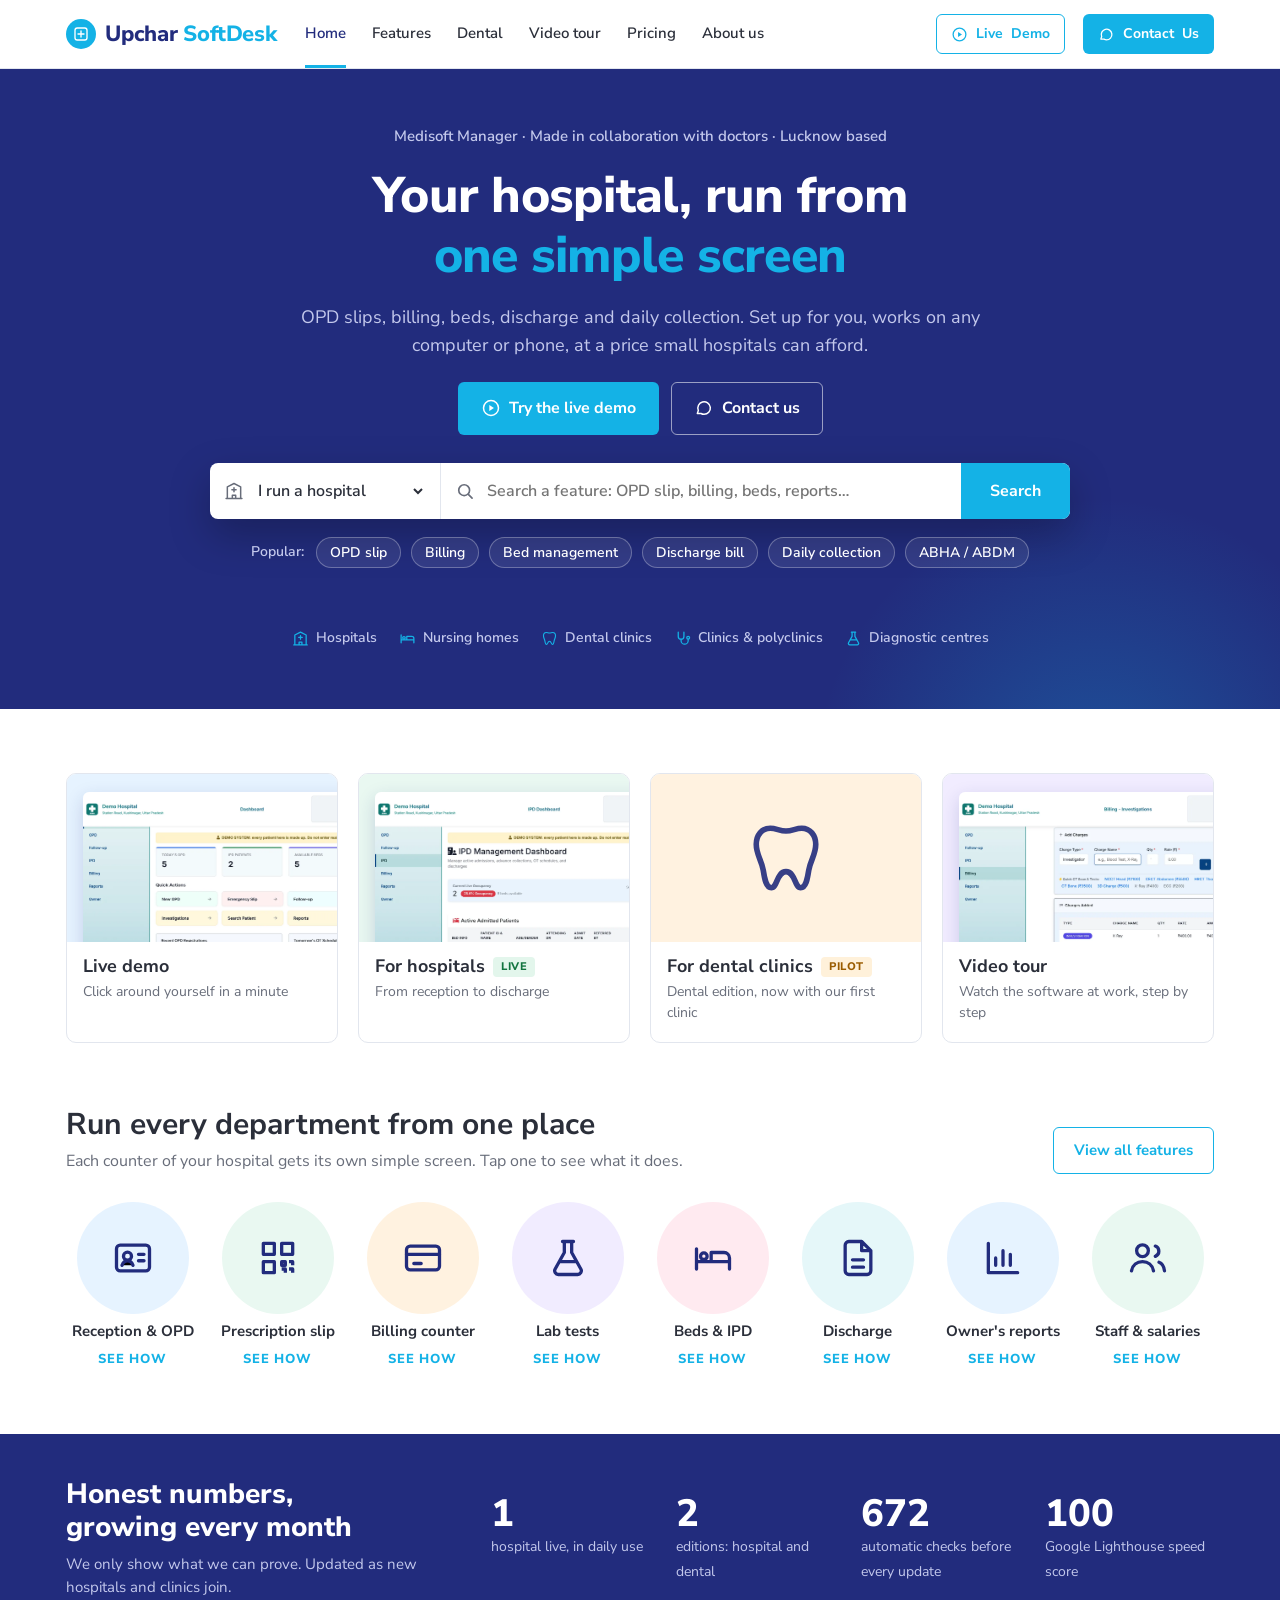
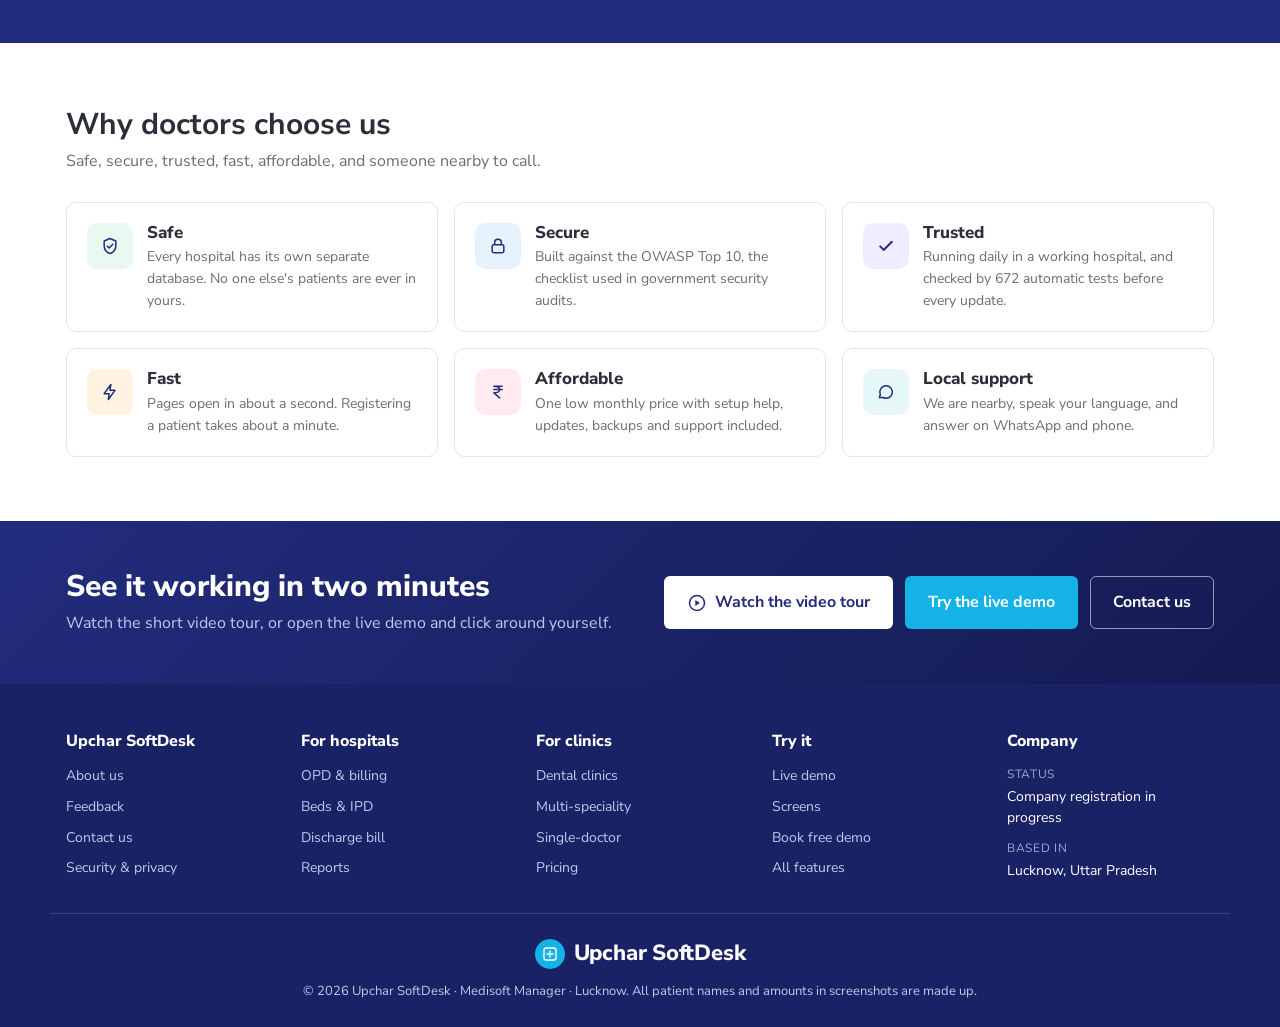
==== commit e40a176d: "Dental section: /dental/ page, dental video tour and dental demo link Five real screen recordings of" ====
--- a/index.html
+++ b/index.html
@@ -61,6 +61,7 @@
     <nav class="menu" id="menu" aria-label="Main">
       <a href="/" class="active" aria-current="page">Home</a>
       <a href="/features/">Features</a>
+      <a href="/dental/">Dental</a>
       <a href="/tour/">Video tour</a>
       <a href="/pricing/">Pricing</a>
       <a href="/about/">About us</a>
@@ -127,7 +128,7 @@
         <div class="tile-pic" style="background:var(--t2)"><img src="/img/08-ipd.webp" alt="" width="1600" height="1054"></div>
         <div class="tile-body"><h3>For hospitals <span class="badge live">Live</span></h3><p>From reception to discharge</p></div>
       </a>
-      <a class="tile" href="/features/#for">
+      <a class="tile" href="/dental/">
         <div class="tile-pic" style="background:var(--t3)"><svg class="big"><use href="#i-tooth"/></svg></div>
         <div class="tile-body"><h3>For dental clinics <span class="badge pilot">Pilot</span></h3><p>Dental edition, now with our first clinic</p></div>
       </a>
--- a/assets/site.css
+++ b/assets/site.css
@@ -387,3 +387,16 @@
     .logo-mark { width: 24px; height: 24px; }
     .logo-mark .icon { width: 15px; height: 15px; }
   }
+
+  /* Dental page */
+  .dental-hero { display: grid; grid-template-columns: 1.2fr 1fr; gap: 36px; align-items: center; }
+  .dental-video { min-width: 0; }
+  .dental-video .browser { background: #0f1440; border-radius: 12px; overflow: hidden; box-shadow: var(--shadow); }
+  .dental-video .browser-bar { display: flex; gap: 7px; padding: 9px 12px; background: #1b2260; }
+  .dental-video .browser-bar i { width: 11px; height: 11px; border-radius: 50%; background: #39417e; display: block; }
+  .dental-video video { display: block; width: 100%; height: auto; background: #fff; }
+  .dental-copy { display: grid; gap: 12px; }
+  .dental-copy h2 { font-size: clamp(24px, 3vw, 30px); font-weight: 800; }
+  .dental-copy > p { color: var(--muted); }
+  .dental-ctas { display: flex; flex-wrap: wrap; gap: 10px; }
+  @media (max-width: 900px) { .dental-hero { grid-template-columns: 1fr; } }
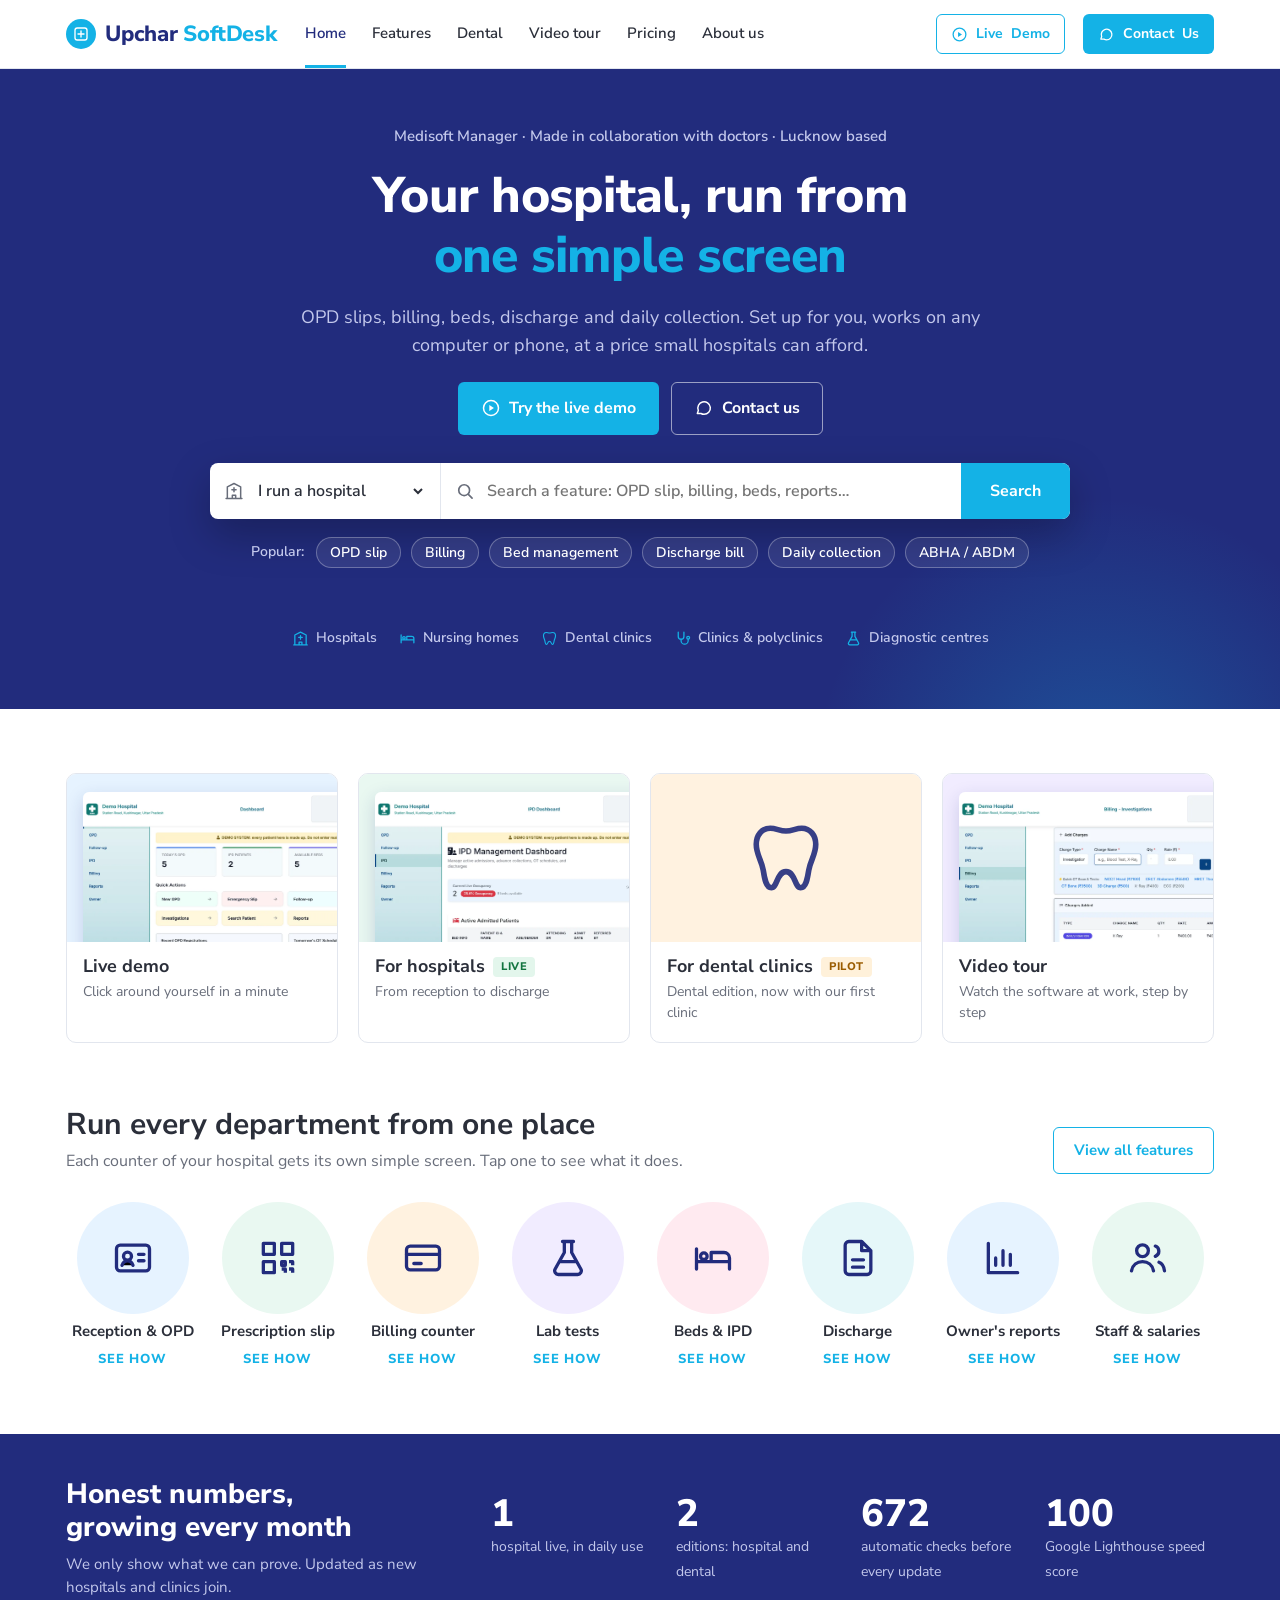
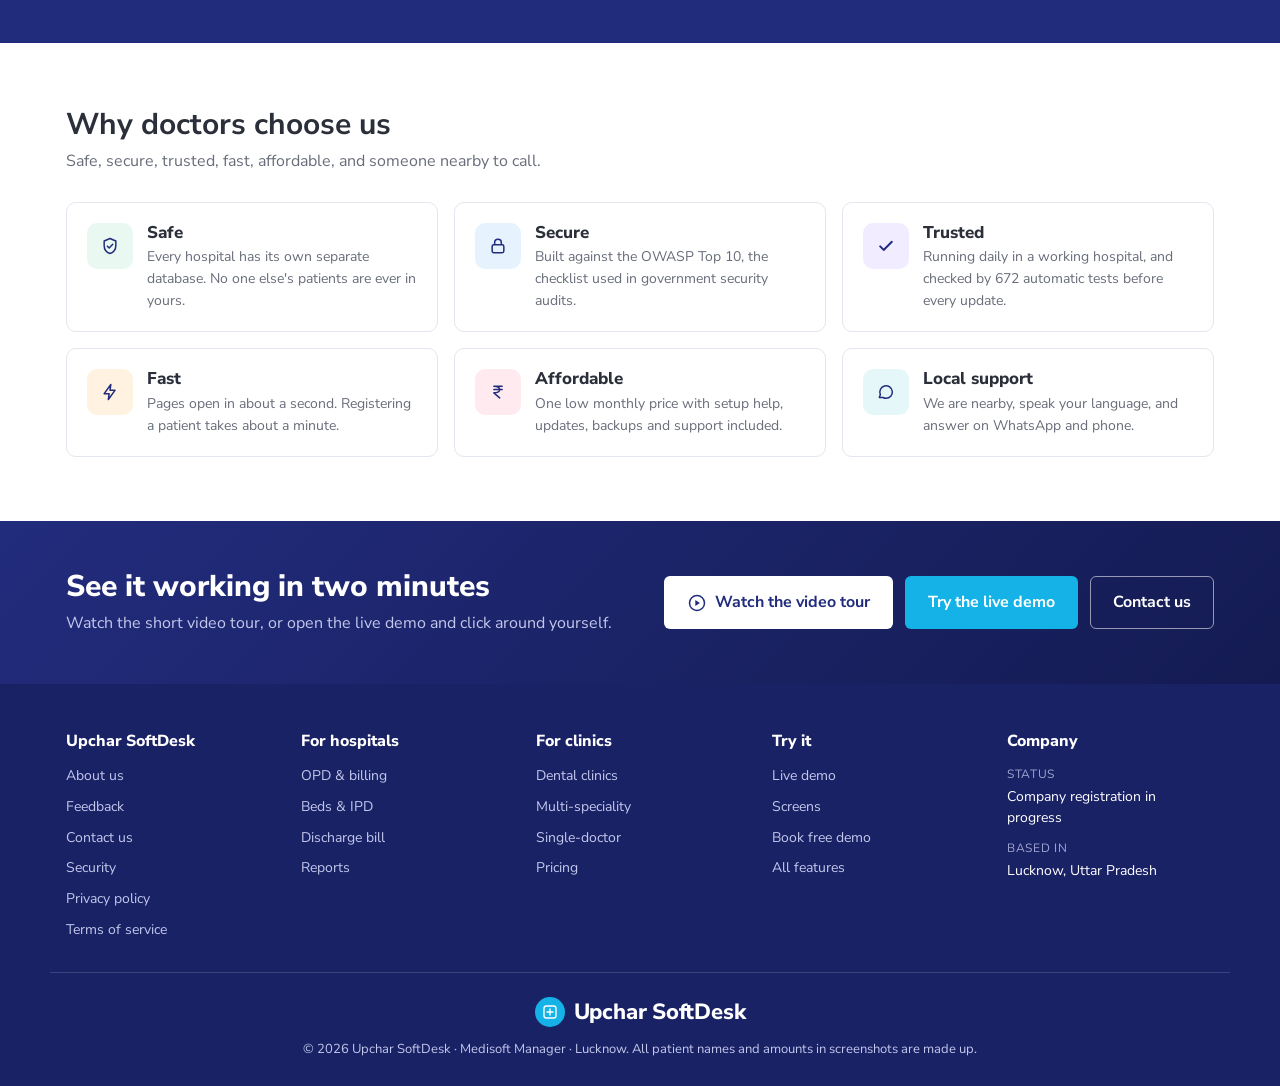
==== commit 8873ce55: "Privacy policy and terms of service (drafts for review), linked from every footer Co-Authored-By: Cl" ====
--- a/index.html
+++ b/index.html
@@ -193,7 +193,7 @@
 
 <footer class="site">
   <div class="wrap cols">
-    <div><h4 data-brand>Upchar SoftDesk</h4><ul><li><a href="/about/">About us</a></li><li><a href="/about/#feedback">Feedback</a></li><li><a href="/contact/">Contact us</a></li><li><a href="/features/#security">Security &amp; privacy</a></li></ul></div>
+    <div><h4 data-brand>Upchar SoftDesk</h4><ul><li><a href="/about/">About us</a></li><li><a href="/about/#feedback">Feedback</a></li><li><a href="/contact/">Contact us</a></li><li><a href="/features/#security">Security</a></li><li><a href="/privacy/">Privacy policy</a></li><li><a href="/terms/">Terms of service</a></li></ul></div>
     <div><h4>For hospitals</h4><ul><li><a href="/features/#features">OPD &amp; billing</a></li><li><a href="/features/#features">Beds &amp; IPD</a></li><li><a href="/features/#features">Discharge bill</a></li><li><a href="/features/#features">Reports</a></li></ul></div>
     <div><h4>For clinics</h4><ul><li><a href="/features/#for">Dental clinics</a></li><li><a href="/features/#for">Multi-speciality</a></li><li><a href="/features/#for">Single-doctor</a></li><li><a href="/pricing/">Pricing</a></li></ul></div>
     <div><h4>Try it</h4><ul><li><a href="/demo/">Live demo</a></li><li><a href="/features/#screens">Screens</a></li><li><a href="/contact/">Book free demo</a></li><li><a href="/features/#features">All features</a></li></ul></div>
--- a/assets/site.css
+++ b/assets/site.css
@@ -400,3 +400,10 @@
   .dental-copy > p { color: var(--muted); }
   .dental-ctas { display: flex; flex-wrap: wrap; gap: 10px; }
   @media (max-width: 900px) { .dental-hero { grid-template-columns: 1fr; } }
+
+  /* Privacy and terms */
+  .legal-body { max-width: 820px; display: grid; gap: 14px; }
+  .legal-body h2 { font-size: 21px; font-weight: 800; margin-top: 14px; }
+  .legal-body p, .legal-body li { color: var(--ink); font-size: 16px; line-height: 1.65; }
+  .legal-body ul { margin: 0; padding-left: 22px; display: grid; gap: 8px; }
+  .legal-note { background: var(--amber-soft); border: 1px solid #f0d78c; border-radius: 8px; padding: 12px 14px; font-size: 14px !important; }
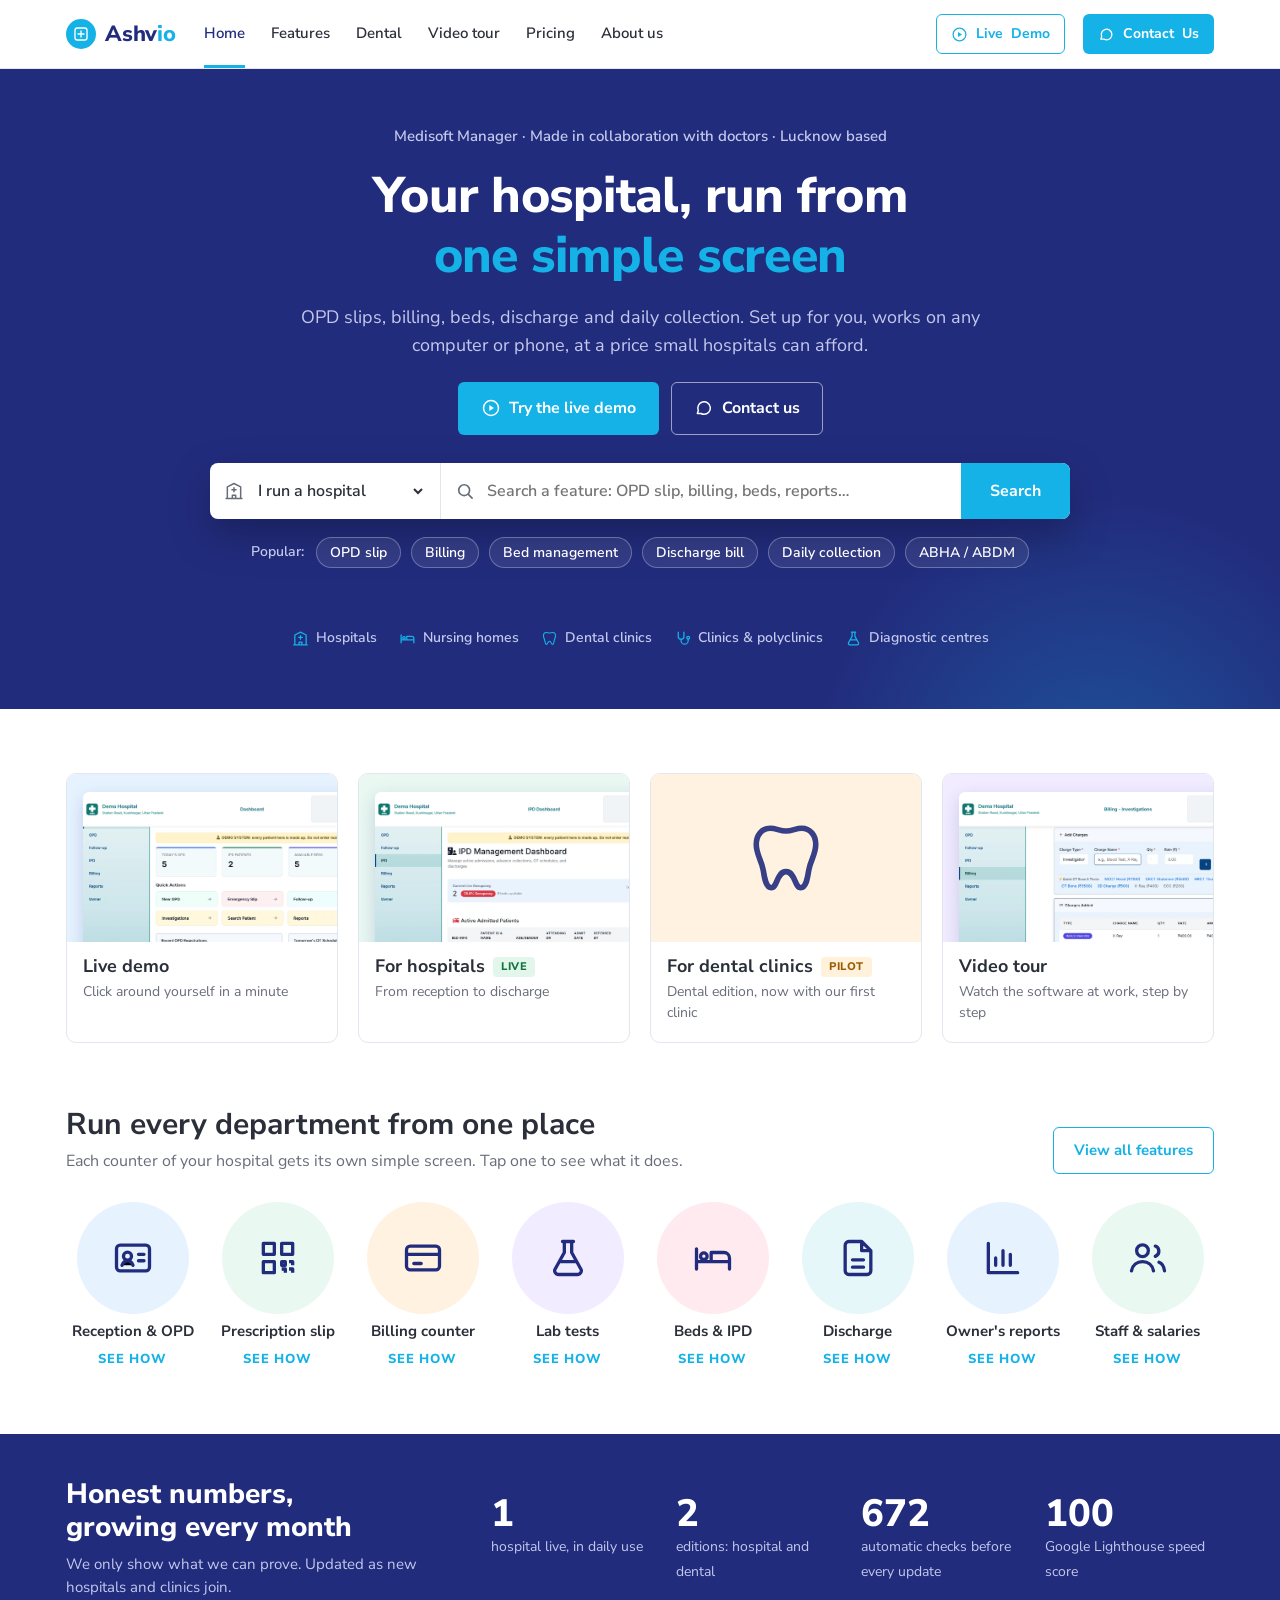
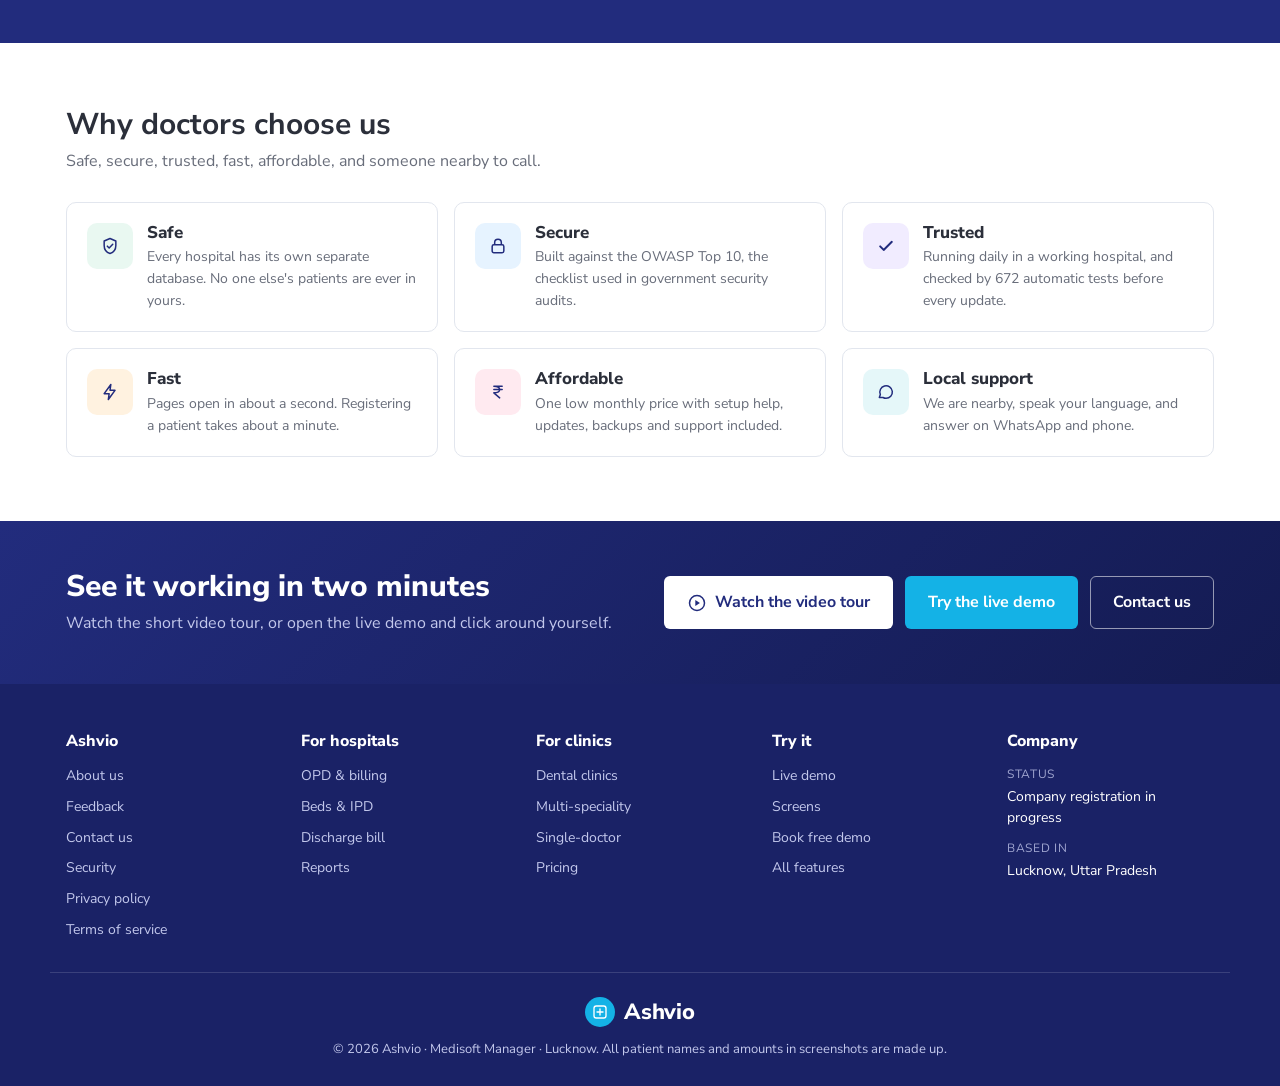
==== commit 18450921: "Rebrand to Ashvio (on hold: name found in use; not published)" ====
--- a/index.html
+++ b/index.html
@@ -3,13 +3,13 @@
 <head>
 <meta charset="utf-8">
 <meta name="viewport" content="width=device-width,initial-scale=1,viewport-fit=cover">
-<title>Upchar SoftDesk · Medisoft Manager</title>
-<meta name="description" content="Upchar SoftDesk Medisoft Manager: software for clinics, dental clinics, nursing homes, hospitals and diagnostic centres. Made in collaboration with doctors. Lucknow based.">
+<title>Ashvio · Medisoft Manager</title>
+<meta name="description" content="Ashvio Medisoft Manager: software for clinics, dental clinics, nursing homes, hospitals and diagnostic centres. Made in collaboration with doctors. Lucknow based.">
 <link rel="preconnect" href="https://fonts.googleapis.com">
 <link rel="preconnect" href="https://fonts.gstatic.com" crossorigin>
 <link rel="stylesheet" href="https://fonts.googleapis.com/css2?family=Nunito+Sans:opsz,wght@6..12,400;6..12,600;6..12,700;6..12,800&display=swap">
-<meta property="og:title" content="Upchar SoftDesk · Medisoft Manager">
-<meta property="og:description" content="Upchar SoftDesk Medisoft Manager: software for clinics, dental clinics, nursing homes, hospitals and diagnostic centres. Made in collaboration with doctors. Lucknow based.">
+<meta property="og:title" content="Ashvio · Medisoft Manager">
+<meta property="og:description" content="Ashvio Medisoft Manager: software for clinics, dental clinics, nursing homes, hospitals and diagnostic centres. Made in collaboration with doctors. Lucknow based.">
 <meta property="og:type" content="website">
 <meta name="theme-color" content="#222c7d">
 <meta property="og:url" content="https://upchardesk.onrender.com/">
@@ -57,7 +57,7 @@
 
 <header class="top">
   <div class="wrap">
-    <a class="logo" href="/" aria-label="Home"><span class="logo-mark"><svg class="icon"><use href="#i-clinic"/></svg></span><span data-brand-split>Upchar SoftDesk</span></a>
+    <a class="logo" href="/" aria-label="Home"><span class="logo-mark"><svg class="icon"><use href="#i-clinic"/></svg></span><span data-brand-split>Ashvio</span></a>
     <nav class="menu" id="menu" aria-label="Main">
       <a href="/" class="active" aria-current="page">Home</a>
       <a href="/features/">Features</a>
@@ -193,15 +193,15 @@
 
 <footer class="site">
   <div class="wrap cols">
-    <div><h4 data-brand>Upchar SoftDesk</h4><ul><li><a href="/about/">About us</a></li><li><a href="/about/#feedback">Feedback</a></li><li><a href="/contact/">Contact us</a></li><li><a href="/features/#security">Security</a></li><li><a href="/privacy/">Privacy policy</a></li><li><a href="/terms/">Terms of service</a></li></ul></div>
+    <div><h4 data-brand>Ashvio</h4><ul><li><a href="/about/">About us</a></li><li><a href="/about/#feedback">Feedback</a></li><li><a href="/contact/">Contact us</a></li><li><a href="/features/#security">Security</a></li><li><a href="/privacy/">Privacy policy</a></li><li><a href="/terms/">Terms of service</a></li></ul></div>
     <div><h4>For hospitals</h4><ul><li><a href="/features/#features">OPD &amp; billing</a></li><li><a href="/features/#features">Beds &amp; IPD</a></li><li><a href="/features/#features">Discharge bill</a></li><li><a href="/features/#features">Reports</a></li></ul></div>
     <div><h4>For clinics</h4><ul><li><a href="/features/#for">Dental clinics</a></li><li><a href="/features/#for">Multi-speciality</a></li><li><a href="/features/#for">Single-doctor</a></li><li><a href="/pricing/">Pricing</a></li></ul></div>
     <div><h4>Try it</h4><ul><li><a href="/demo/">Live demo</a></li><li><a href="/features/#screens">Screens</a></li><li><a href="/contact/">Book free demo</a></li><li><a href="/features/#features">All features</a></li></ul></div>
     <div><h4>Company</h4><dl id="companyDetails"></dl></div>
   </div>
   <div class="wrap foot-base">
-    <span class="logo"><span class="logo-mark"><svg class="icon"><use href="#i-clinic"/></svg></span><span data-brand>Upchar SoftDesk</span></span>
-    <p>© <span id="year"></span> <span data-brand>Upchar SoftDesk</span> · Medisoft Manager · Lucknow. All patient names and amounts in screenshots are made up.</p>
+    <span class="logo"><span class="logo-mark"><svg class="icon"><use href="#i-clinic"/></svg></span><span data-brand>Ashvio</span></span>
+    <p>© <span id="year"></span> <span data-brand>Ashvio</span> · Medisoft Manager · Lucknow. All patient names and amounts in screenshots are made up.</p>
   </div>
 </footer>
 
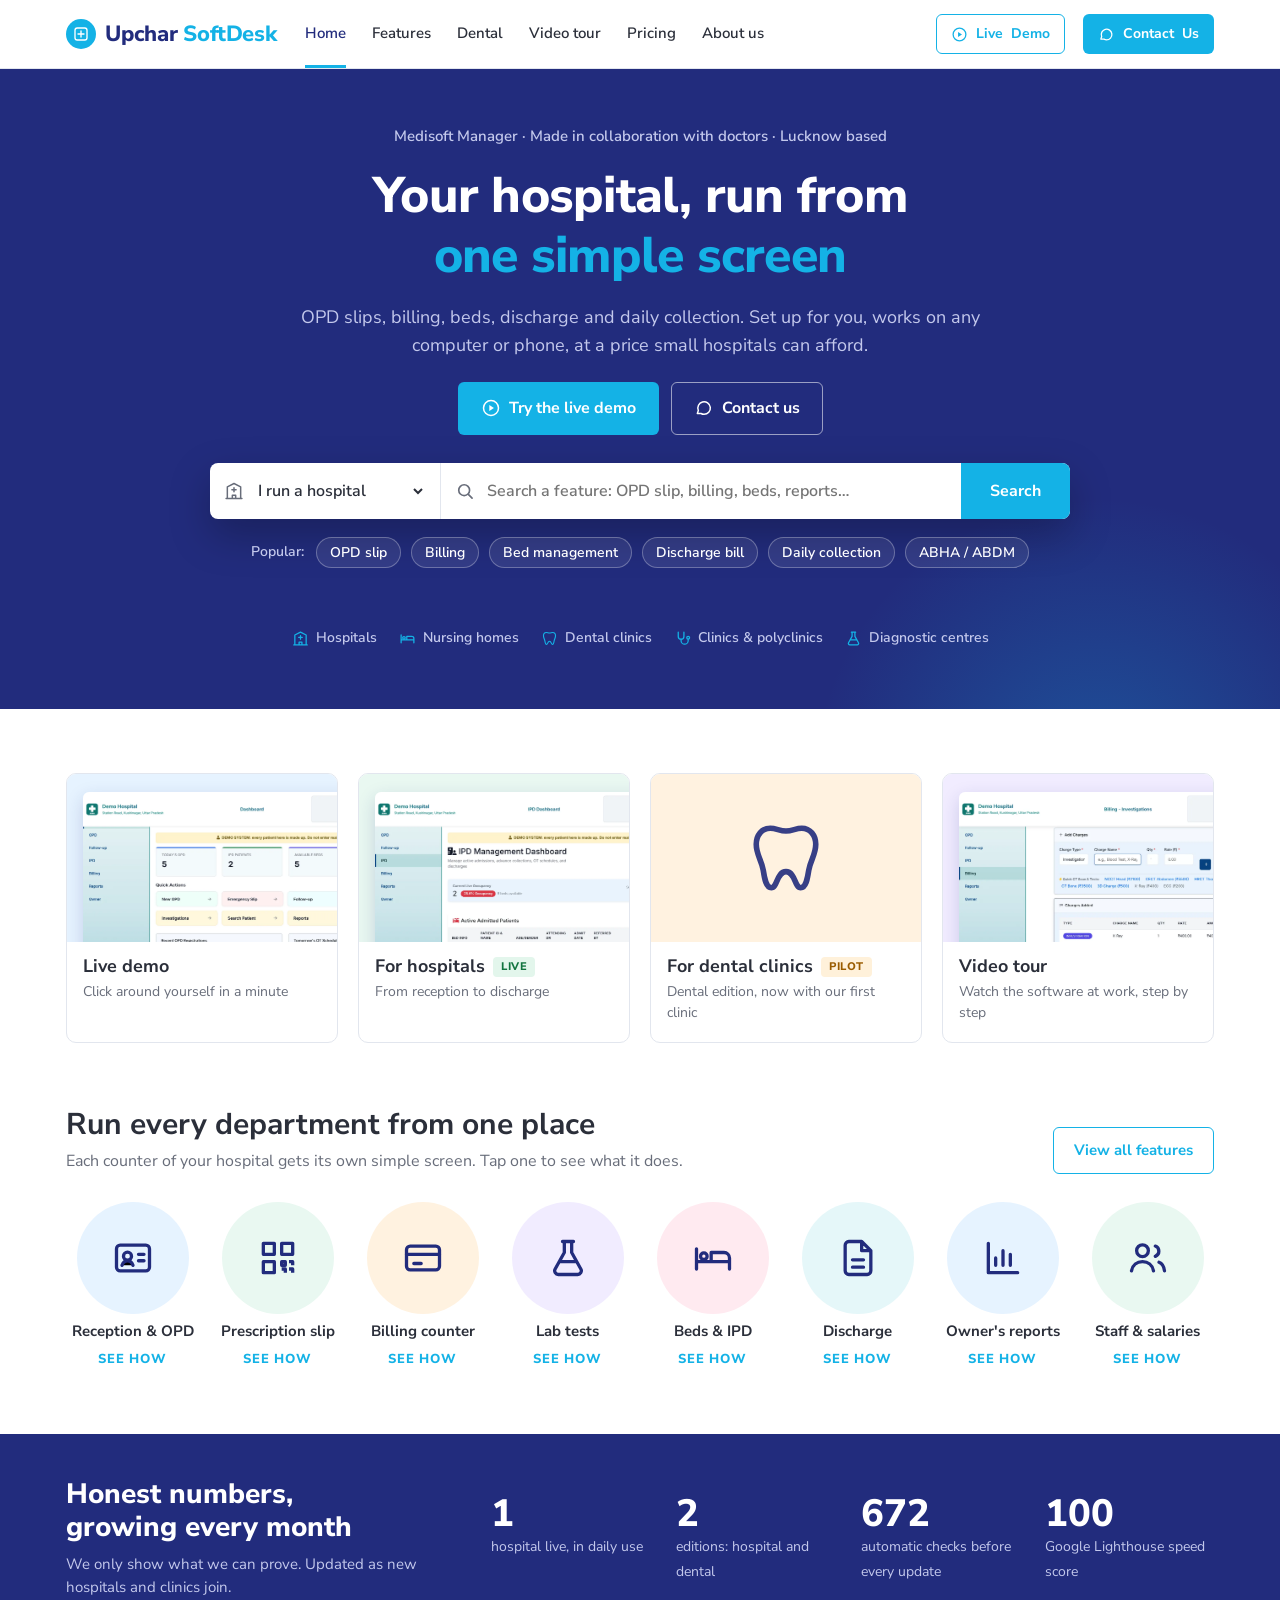
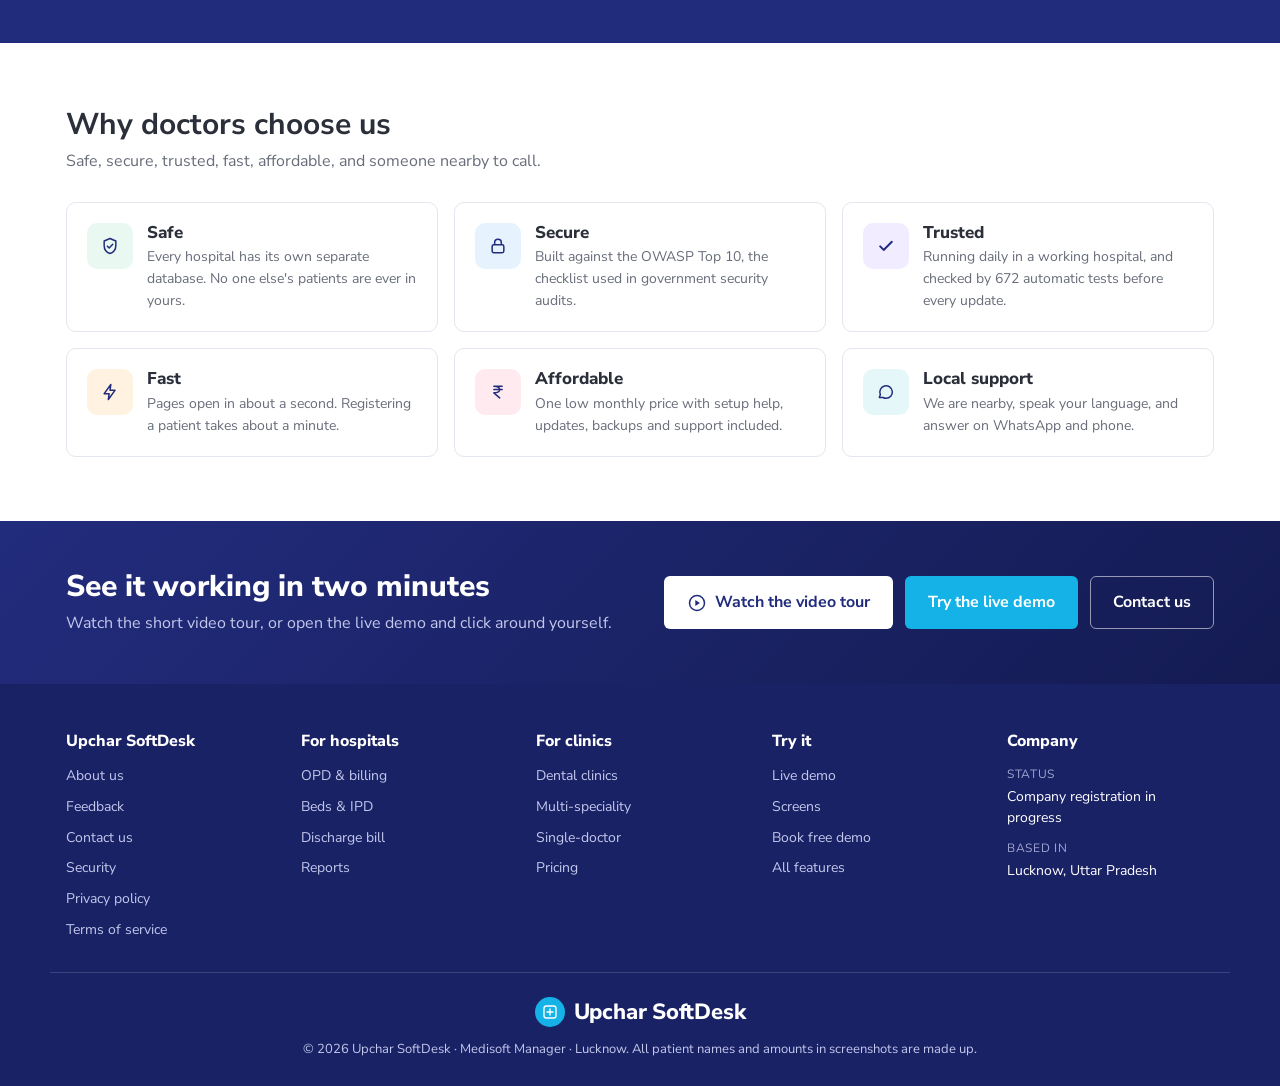
==== commit ebfcc61a: "Search basics: a title and description for each page, structured data (organisation and software), s" ====
--- a/index.html
+++ b/index.html
@@ -3,13 +3,13 @@
 <head>
 <meta charset="utf-8">
 <meta name="viewport" content="width=device-width,initial-scale=1,viewport-fit=cover">
-<title>Ashvio · Medisoft Manager</title>
-<meta name="description" content="Ashvio Medisoft Manager: software for clinics, dental clinics, nursing homes, hospitals and diagnostic centres. Made in collaboration with doctors. Lucknow based.">
+<title>Hospital & Clinic Management Software in Lucknow · Upchar SoftDesk</title>
+<meta name="description" content="Medisoft Manager by Upchar SoftDesk: hospital, nursing home and clinic software for OPD registration, billing, IPD beds, discharge and reports. Made in collaboration with doctors in Lucknow. Free live demo.">
 <link rel="preconnect" href="https://fonts.googleapis.com">
 <link rel="preconnect" href="https://fonts.gstatic.com" crossorigin>
 <link rel="stylesheet" href="https://fonts.googleapis.com/css2?family=Nunito+Sans:opsz,wght@6..12,400;6..12,600;6..12,700;6..12,800&display=swap">
-<meta property="og:title" content="Ashvio · Medisoft Manager">
-<meta property="og:description" content="Ashvio Medisoft Manager: software for clinics, dental clinics, nursing homes, hospitals and diagnostic centres. Made in collaboration with doctors. Lucknow based.">
+<meta property="og:title" content="Hospital & Clinic Management Software in Lucknow · Upchar SoftDesk">
+<meta property="og:description" content="Medisoft Manager by Upchar SoftDesk: hospital, nursing home and clinic software for OPD registration, billing, IPD beds, discharge and reports. Made in collaboration with doctors in Lucknow. Free live demo.">
 <meta property="og:type" content="website">
 <meta name="theme-color" content="#222c7d">
 <meta property="og:url" content="https://upchardesk.onrender.com/">
@@ -20,6 +20,7 @@
 <link rel="canonical" href="https://upchardesk.onrender.com/">
 <style>html,body{margin:0}</style>
 <link rel="stylesheet" href="/assets/site.css">
+<script type="application/ld+json">[{"@context": "https://schema.org", "@type": "Organization", "name": "Upchar SoftDesk", "url": "https://upchardesk.onrender.com/", "logo": "https://upchardesk.onrender.com/img/share-card.png", "description": "Developers and service providers of software for clinics, dental clinics, nursing homes, hospitals and diagnostic centres.", "address": {"@type": "PostalAddress", "addressLocality": "Lucknow", "addressRegion": "Uttar Pradesh", "addressCountry": "IN"}, "areaServed": "IN", "contactPoint": {"@type": "ContactPoint", "telephone": "+91-9362414164", "contactType": "sales", "availableLanguage": ["en", "hi"]}}, {"@context": "https://schema.org", "@type": "SoftwareApplication", "name": "Medisoft Manager", "applicationCategory": "BusinessApplication", "applicationSubCategory": "Hospital management software", "operatingSystem": "Web browser", "url": "https://upchardesk.onrender.com/", "publisher": {"@type": "Organization", "name": "Upchar SoftDesk"}, "offers": {"@type": "Offer", "price": "1200", "priceCurrency": "INR", "description": "Per month, setup and support included"}}]</script>
 </head>
 <body>
 <svg width="0" height="0" style="position:absolute" aria-hidden="true">
@@ -57,7 +58,7 @@
 
 <header class="top">
   <div class="wrap">
-    <a class="logo" href="/" aria-label="Home"><span class="logo-mark"><svg class="icon"><use href="#i-clinic"/></svg></span><span data-brand-split>Ashvio</span></a>
+    <a class="logo" href="/" aria-label="Home"><span class="logo-mark"><svg class="icon"><use href="#i-clinic"/></svg></span><span data-brand-split>Upchar SoftDesk</span></a>
     <nav class="menu" id="menu" aria-label="Main">
       <a href="/" class="active" aria-current="page">Home</a>
       <a href="/features/">Features</a>
@@ -193,15 +194,15 @@
 
 <footer class="site">
   <div class="wrap cols">
-    <div><h4 data-brand>Ashvio</h4><ul><li><a href="/about/">About us</a></li><li><a href="/about/#feedback">Feedback</a></li><li><a href="/contact/">Contact us</a></li><li><a href="/features/#security">Security</a></li><li><a href="/privacy/">Privacy policy</a></li><li><a href="/terms/">Terms of service</a></li></ul></div>
+    <div><h4 data-brand>Upchar SoftDesk</h4><ul><li><a href="/about/">About us</a></li><li><a href="/about/#feedback">Feedback</a></li><li><a href="/contact/">Contact us</a></li><li><a href="/features/#security">Security</a></li><li><a href="/privacy/">Privacy policy</a></li><li><a href="/terms/">Terms of service</a></li></ul></div>
     <div><h4>For hospitals</h4><ul><li><a href="/features/#features">OPD &amp; billing</a></li><li><a href="/features/#features">Beds &amp; IPD</a></li><li><a href="/features/#features">Discharge bill</a></li><li><a href="/features/#features">Reports</a></li></ul></div>
     <div><h4>For clinics</h4><ul><li><a href="/features/#for">Dental clinics</a></li><li><a href="/features/#for">Multi-speciality</a></li><li><a href="/features/#for">Single-doctor</a></li><li><a href="/pricing/">Pricing</a></li></ul></div>
     <div><h4>Try it</h4><ul><li><a href="/demo/">Live demo</a></li><li><a href="/features/#screens">Screens</a></li><li><a href="/contact/">Book free demo</a></li><li><a href="/features/#features">All features</a></li></ul></div>
     <div><h4>Company</h4><dl id="companyDetails"></dl></div>
   </div>
   <div class="wrap foot-base">
-    <span class="logo"><span class="logo-mark"><svg class="icon"><use href="#i-clinic"/></svg></span><span data-brand>Ashvio</span></span>
-    <p>© <span id="year"></span> <span data-brand>Ashvio</span> · Medisoft Manager · Lucknow. All patient names and amounts in screenshots are made up.</p>
+    <span class="logo"><span class="logo-mark"><svg class="icon"><use href="#i-clinic"/></svg></span><span data-brand>Upchar SoftDesk</span></span>
+    <p>© <span id="year"></span> <span data-brand>Upchar SoftDesk</span> · Medisoft Manager · Lucknow. All patient names and amounts in screenshots are made up.</p>
   </div>
 </footer>
 
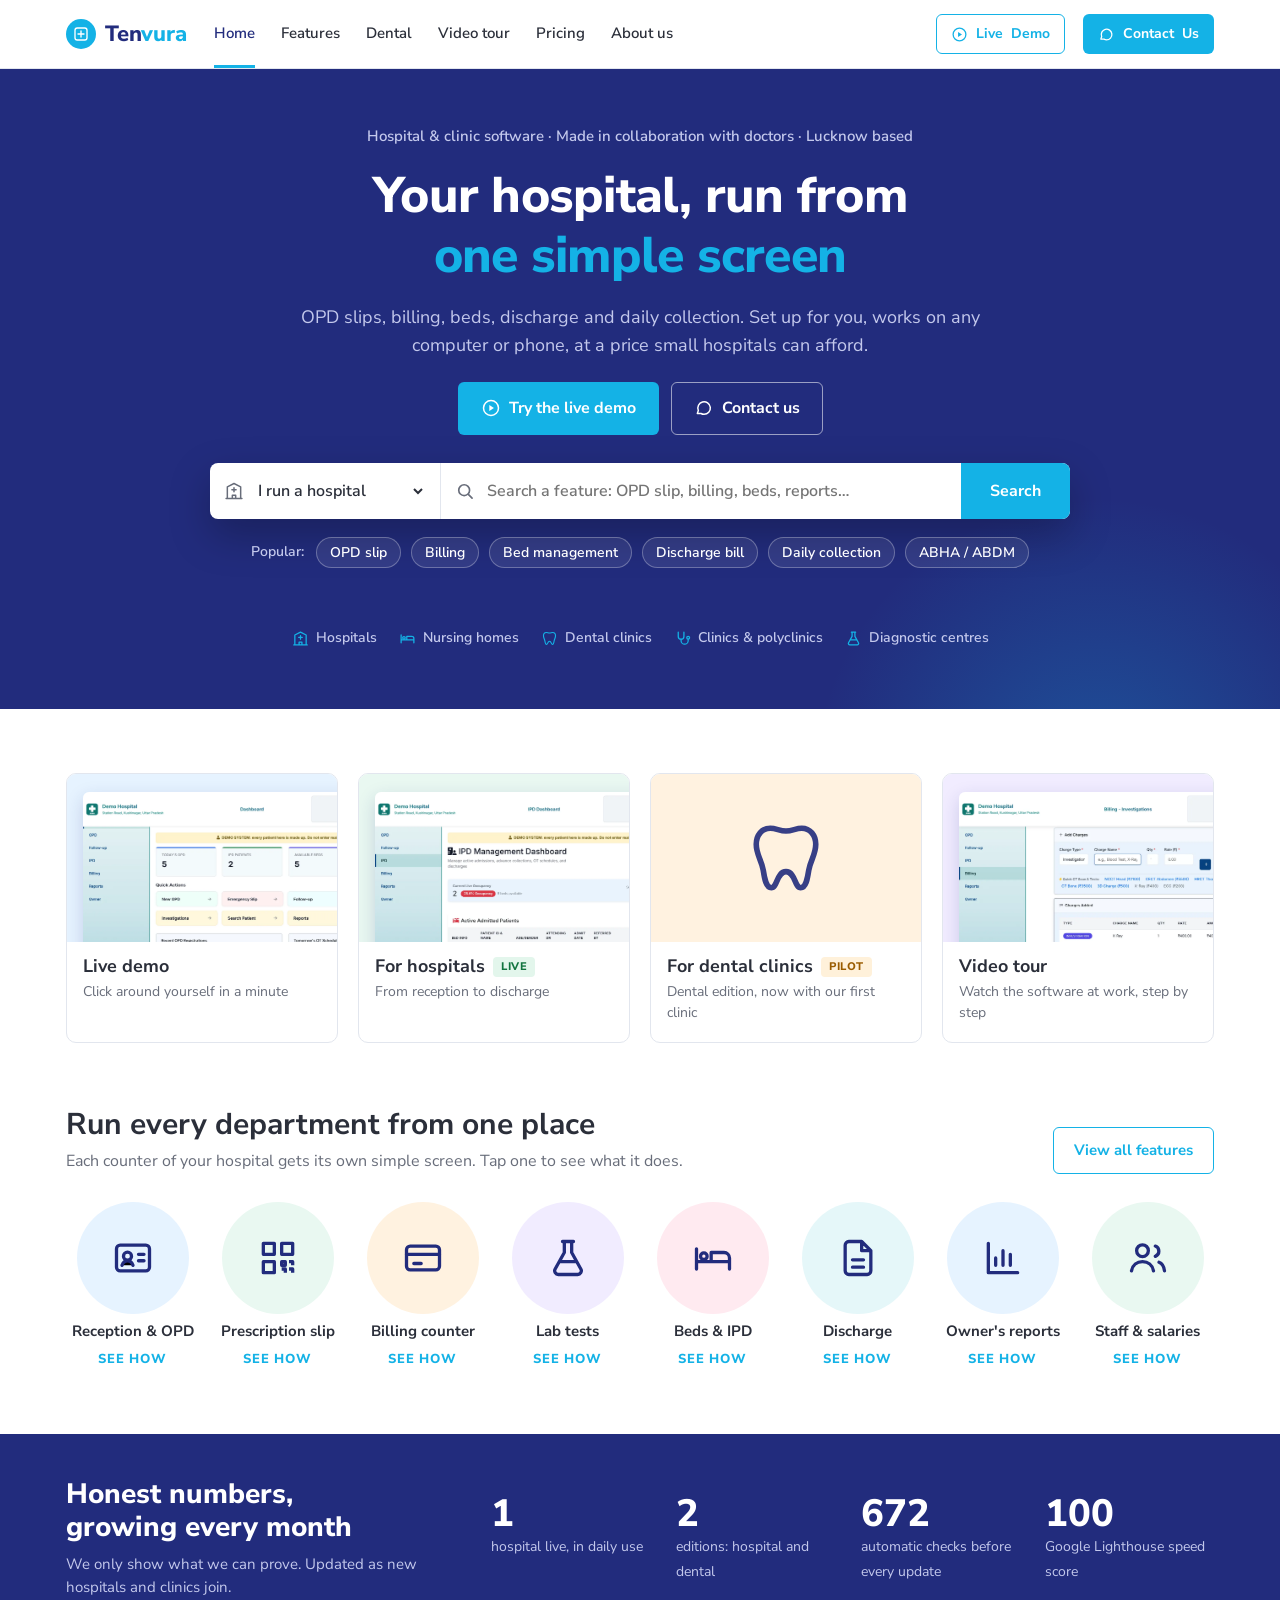
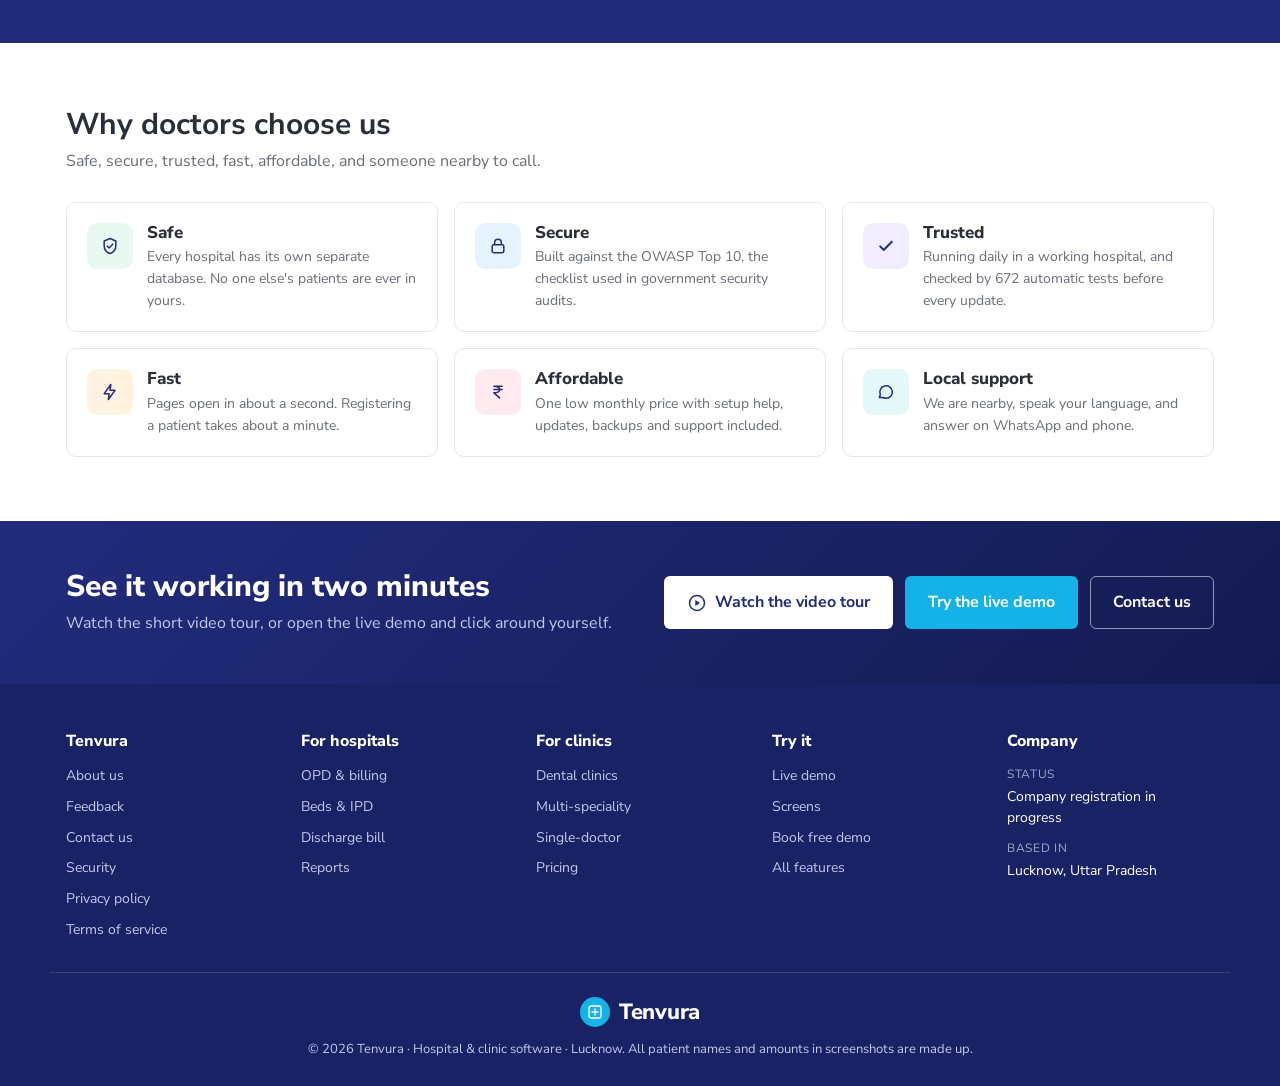
==== commit 620a23f8: "Rename the company to Tenvura Upchar SoftDesk and Medisoft Manager become Tenvura on every page, in " ====
--- a/index.html
+++ b/index.html
@@ -3,13 +3,13 @@
 <head>
 <meta charset="utf-8">
 <meta name="viewport" content="width=device-width,initial-scale=1,viewport-fit=cover">
-<title>Hospital & Clinic Management Software in Lucknow · Upchar SoftDesk</title>
-<meta name="description" content="Medisoft Manager by Upchar SoftDesk: hospital, nursing home and clinic software for OPD registration, billing, IPD beds, discharge and reports. Made in collaboration with doctors in Lucknow. Free live demo.">
+<title>Hospital & Clinic Management Software in Lucknow · Tenvura</title>
+<meta name="description" content="Tenvura: hospital, nursing home and clinic software for OPD registration, billing, IPD beds, discharge and reports. Made in collaboration with doctors in Lucknow. Free live demo.">
 <link rel="preconnect" href="https://fonts.googleapis.com">
 <link rel="preconnect" href="https://fonts.gstatic.com" crossorigin>
 <link rel="stylesheet" href="https://fonts.googleapis.com/css2?family=Nunito+Sans:opsz,wght@6..12,400;6..12,600;6..12,700;6..12,800&display=swap">
-<meta property="og:title" content="Hospital & Clinic Management Software in Lucknow · Upchar SoftDesk">
-<meta property="og:description" content="Medisoft Manager by Upchar SoftDesk: hospital, nursing home and clinic software for OPD registration, billing, IPD beds, discharge and reports. Made in collaboration with doctors in Lucknow. Free live demo.">
+<meta property="og:title" content="Hospital & Clinic Management Software in Lucknow · Tenvura">
+<meta property="og:description" content="Tenvura: hospital, nursing home and clinic software for OPD registration, billing, IPD beds, discharge and reports. Made in collaboration with doctors in Lucknow. Free live demo.">
 <meta property="og:type" content="website">
 <meta name="theme-color" content="#222c7d">
 <meta property="og:url" content="https://upchardesk.onrender.com/">
@@ -20,7 +20,7 @@
 <link rel="canonical" href="https://upchardesk.onrender.com/">
 <style>html,body{margin:0}</style>
 <link rel="stylesheet" href="/assets/site.css">
-<script type="application/ld+json">[{"@context": "https://schema.org", "@type": "Organization", "name": "Upchar SoftDesk", "url": "https://upchardesk.onrender.com/", "logo": "https://upchardesk.onrender.com/img/share-card.png", "description": "Developers and service providers of software for clinics, dental clinics, nursing homes, hospitals and diagnostic centres.", "address": {"@type": "PostalAddress", "addressLocality": "Lucknow", "addressRegion": "Uttar Pradesh", "addressCountry": "IN"}, "areaServed": "IN", "contactPoint": {"@type": "ContactPoint", "telephone": "+91-9362414164", "contactType": "sales", "availableLanguage": ["en", "hi"]}}, {"@context": "https://schema.org", "@type": "SoftwareApplication", "name": "Medisoft Manager", "applicationCategory": "BusinessApplication", "applicationSubCategory": "Hospital management software", "operatingSystem": "Web browser", "url": "https://upchardesk.onrender.com/", "publisher": {"@type": "Organization", "name": "Upchar SoftDesk"}, "offers": {"@type": "Offer", "price": "1200", "priceCurrency": "INR", "description": "Per month, setup and support included"}}]</script>
+<script type="application/ld+json">[{"@context": "https://schema.org", "@type": "Organization", "name": "Tenvura", "url": "https://upchardesk.onrender.com/", "logo": "https://upchardesk.onrender.com/img/share-card.png", "description": "Developers and service providers of software for clinics, dental clinics, nursing homes, hospitals and diagnostic centres.", "address": {"@type": "PostalAddress", "addressLocality": "Lucknow", "addressRegion": "Uttar Pradesh", "addressCountry": "IN"}, "areaServed": "IN", "contactPoint": {"@type": "ContactPoint", "telephone": "+91-9362414164", "contactType": "sales", "availableLanguage": ["en", "hi"]}}, {"@context": "https://schema.org", "@type": "SoftwareApplication", "name": "Tenvura", "applicationCategory": "BusinessApplication", "applicationSubCategory": "Hospital management software", "operatingSystem": "Web browser", "url": "https://upchardesk.onrender.com/", "publisher": {"@type": "Organization", "name": "Tenvura"}, "offers": {"@type": "Offer", "price": "1200", "priceCurrency": "INR", "description": "Per month, setup and support included"}}]</script>
 </head>
 <body>
 <svg width="0" height="0" style="position:absolute" aria-hidden="true">
@@ -58,7 +58,7 @@
 
 <header class="top">
   <div class="wrap">
-    <a class="logo" href="/" aria-label="Home"><span class="logo-mark"><svg class="icon"><use href="#i-clinic"/></svg></span><span data-brand-split>Upchar SoftDesk</span></a>
+    <a class="logo" href="/" aria-label="Home"><span class="logo-mark"><svg class="icon"><use href="#i-clinic"/></svg></span><span data-brand-split>Tenvura</span></a>
     <nav class="menu" id="menu" aria-label="Main">
       <a href="/" class="active" aria-current="page">Home</a>
       <a href="/features/">Features</a>
@@ -78,7 +78,7 @@
 <main id="top">
   <section class="hero" aria-labelledby="hero-title">
     <div class="wrap">
-      <p class="kicker">Medisoft Manager · Made in collaboration with doctors · Lucknow based</p>
+      <p class="kicker">Hospital &amp; clinic software · Made in collaboration with doctors · Lucknow based</p>
       <h1 id="hero-title">Your hospital, run from <span>one simple screen</span></h1>
       <p class="lead">OPD slips, billing, beds, discharge and daily collection. Set up for you, works on any computer or phone, at a price small hospitals can afford.</p>
       <div class="hero-ctas">
@@ -194,15 +194,15 @@
 
 <footer class="site">
   <div class="wrap cols">
-    <div><h4 data-brand>Upchar SoftDesk</h4><ul><li><a href="/about/">About us</a></li><li><a href="/about/#feedback">Feedback</a></li><li><a href="/contact/">Contact us</a></li><li><a href="/features/#security">Security</a></li><li><a href="/privacy/">Privacy policy</a></li><li><a href="/terms/">Terms of service</a></li></ul></div>
+    <div><h4 data-brand>Tenvura</h4><ul><li><a href="/about/">About us</a></li><li><a href="/about/#feedback">Feedback</a></li><li><a href="/contact/">Contact us</a></li><li><a href="/features/#security">Security</a></li><li><a href="/privacy/">Privacy policy</a></li><li><a href="/terms/">Terms of service</a></li></ul></div>
     <div><h4>For hospitals</h4><ul><li><a href="/features/#features">OPD &amp; billing</a></li><li><a href="/features/#features">Beds &amp; IPD</a></li><li><a href="/features/#features">Discharge bill</a></li><li><a href="/features/#features">Reports</a></li></ul></div>
     <div><h4>For clinics</h4><ul><li><a href="/features/#for">Dental clinics</a></li><li><a href="/features/#for">Multi-speciality</a></li><li><a href="/features/#for">Single-doctor</a></li><li><a href="/pricing/">Pricing</a></li></ul></div>
     <div><h4>Try it</h4><ul><li><a href="/demo/">Live demo</a></li><li><a href="/features/#screens">Screens</a></li><li><a href="/contact/">Book free demo</a></li><li><a href="/features/#features">All features</a></li></ul></div>
     <div><h4>Company</h4><dl id="companyDetails"></dl></div>
   </div>
   <div class="wrap foot-base">
-    <span class="logo"><span class="logo-mark"><svg class="icon"><use href="#i-clinic"/></svg></span><span data-brand>Upchar SoftDesk</span></span>
-    <p>© <span id="year"></span> <span data-brand>Upchar SoftDesk</span> · Medisoft Manager · Lucknow. All patient names and amounts in screenshots are made up.</p>
+    <span class="logo"><span class="logo-mark"><svg class="icon"><use href="#i-clinic"/></svg></span><span data-brand>Tenvura</span></span>
+    <p>© <span id="year"></span> <span data-brand>Tenvura</span> · Hospital &amp; clinic software · Lucknow. All patient names and amounts in screenshots are made up.</p>
   </div>
 </footer>
 
